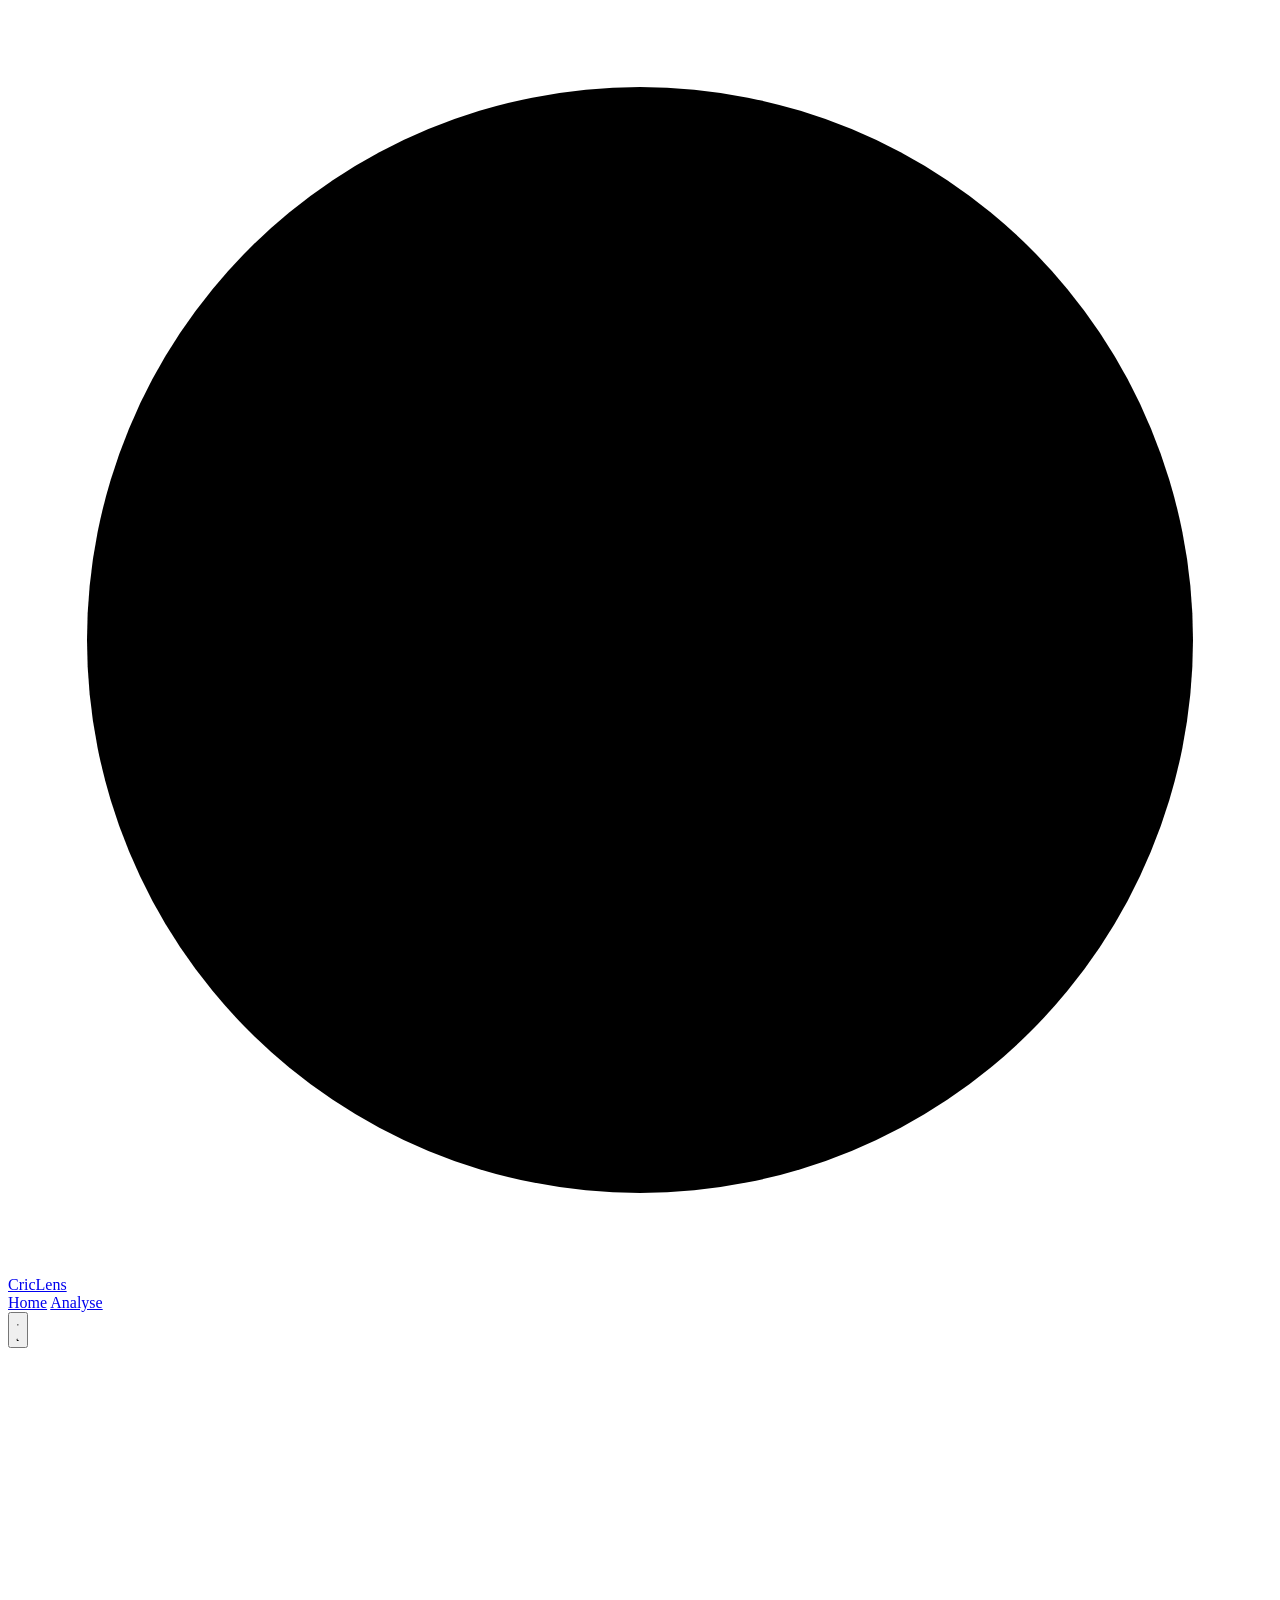
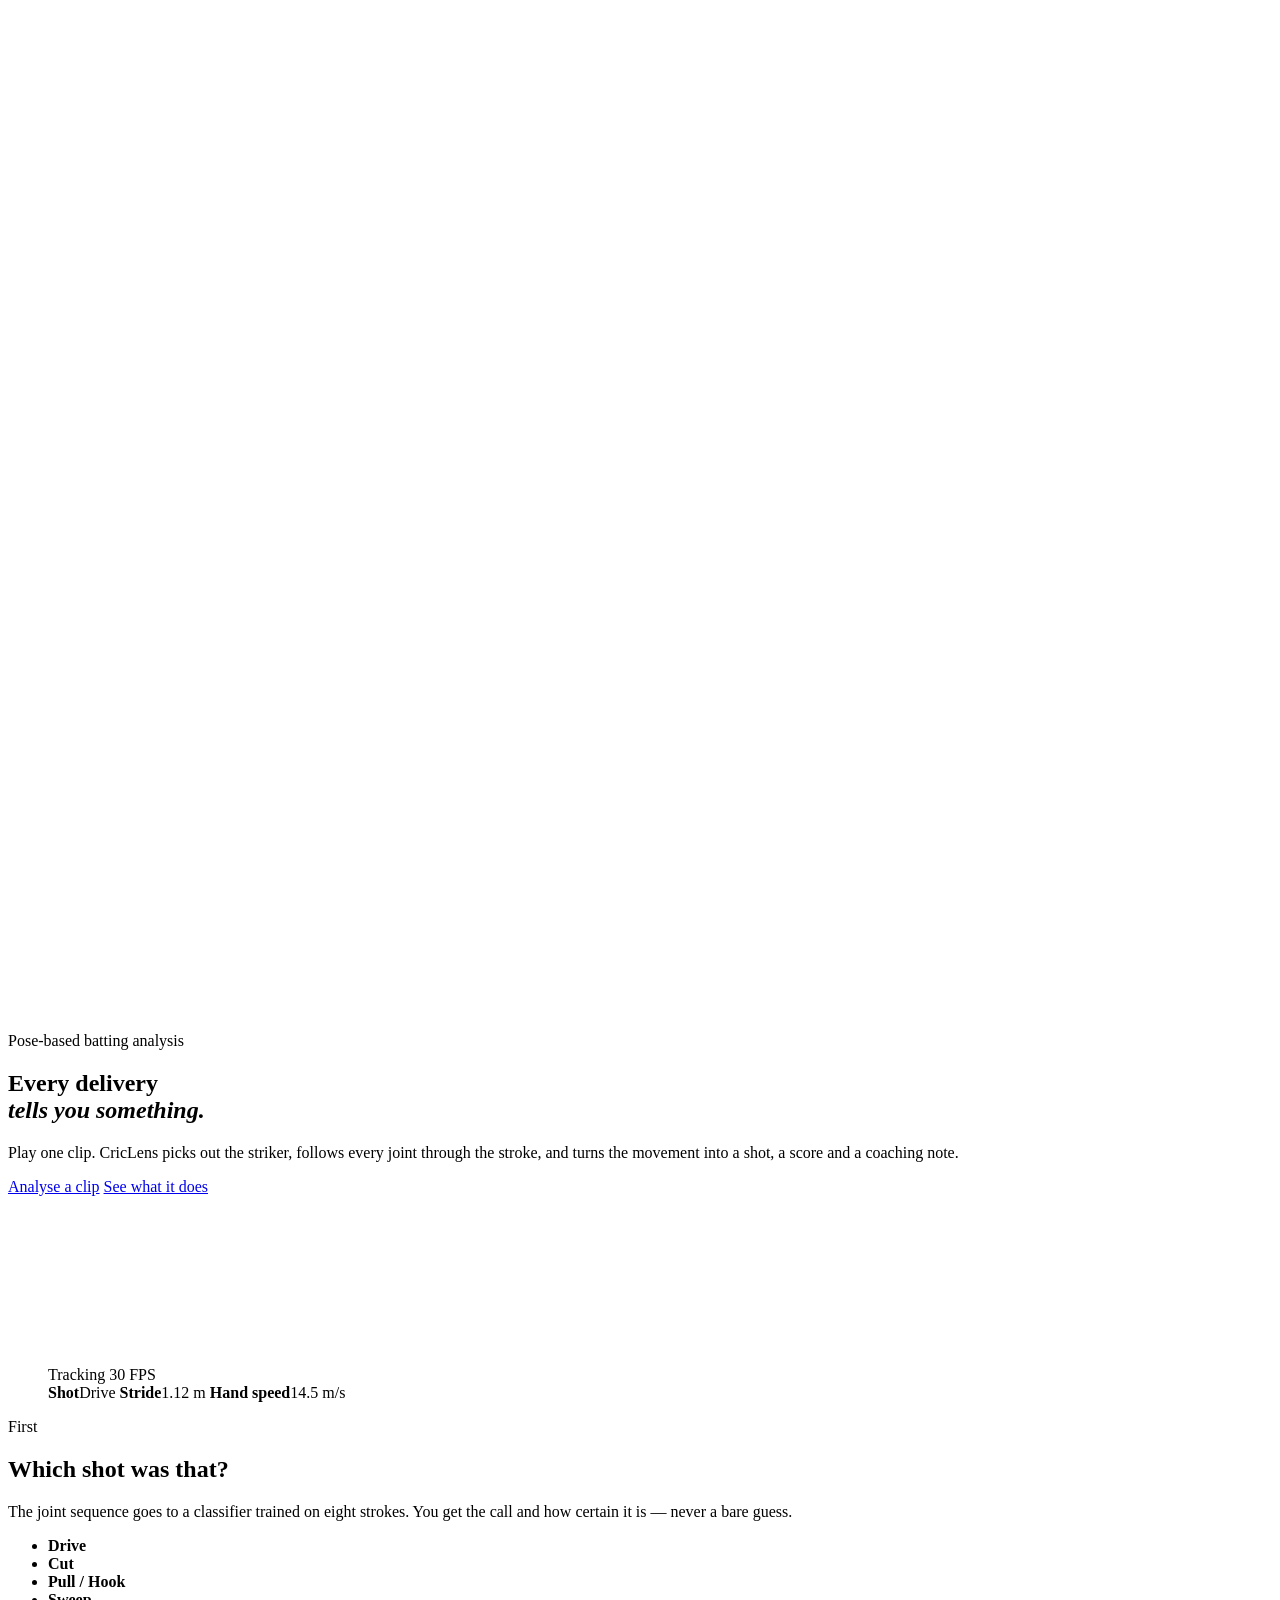
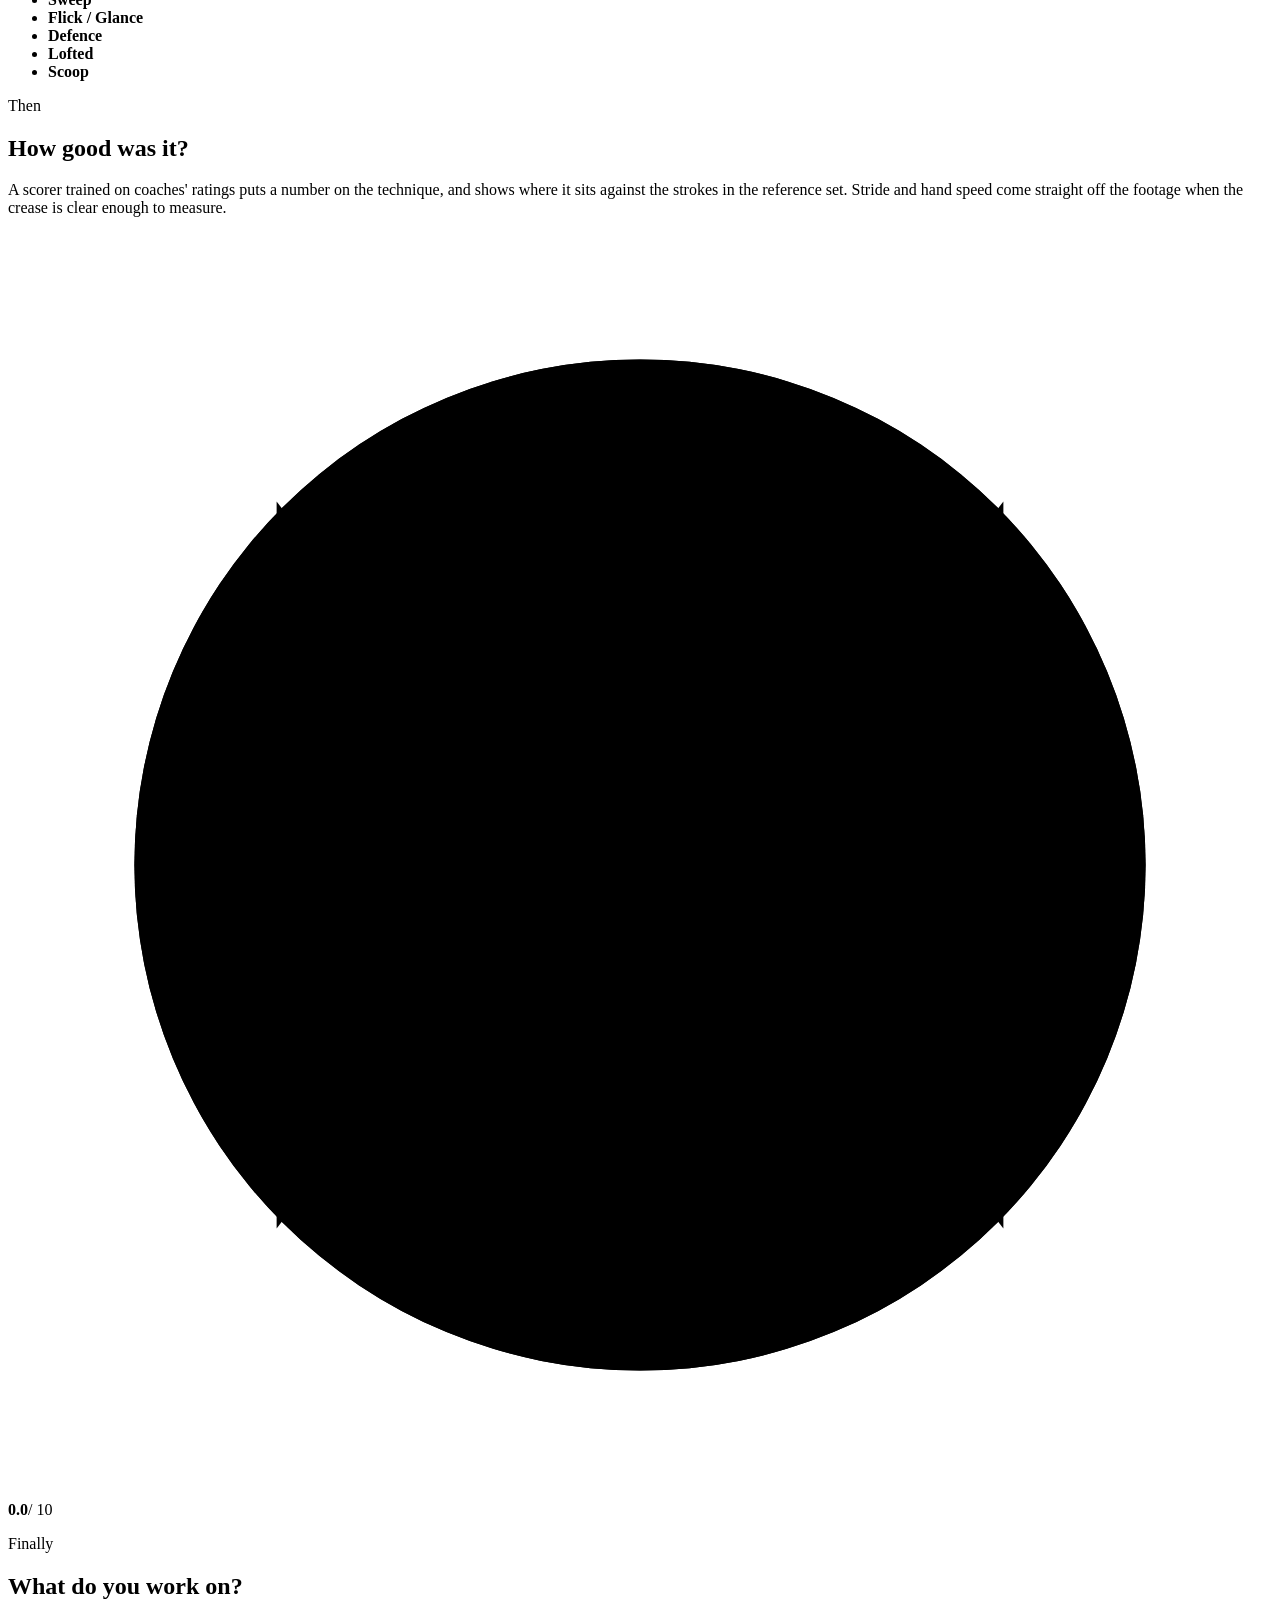
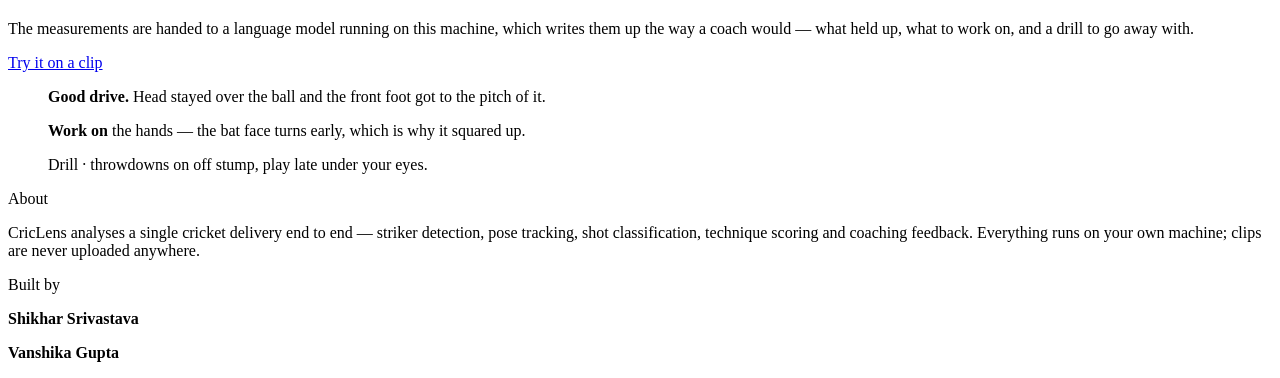
==== app/static/home.html @ 8dbe4a36 "Hero: run a real delivery in a tracking viewport, not a drawn figure The stick figure read as a plac" ====
<!doctype html>
<html lang="en">
<head>
  <meta charset="utf-8">
  <meta name="viewport" content="width=device-width, initial-scale=1">
  <title>CricLens · Batting analysis</title>
  <meta name="description" content="Play a clip of one delivery. CricLens finds the batter, names the shot, scores the technique and writes the coaching note.">
  <link rel="icon" href="data:image/svg+xml,<svg xmlns='http://www.w3.org/2000/svg' viewBox='0 0 32 32'><circle cx='16' cy='16' r='14' fill='%23b42318'/><path d='M9 7c4 5 4 13 0 18M23 7c-4 5-4 13 0 18' stroke='white' stroke-width='1.6' fill='none' stroke-dasharray='2 2'/></svg>">
  <script>
    // Set before first paint so the page never flashes the wrong theme.
    (() => { try {
      const saved = localStorage.getItem("criclens-theme");
      document.documentElement.dataset.theme =
        saved || (matchMedia("(prefers-color-scheme: dark)").matches ? "dark" : "light");
    } catch { document.documentElement.dataset.theme = "light"; } })();
  </script>
  <link rel="stylesheet" href="/static/styles.css">
</head>
<body class="home">
  <header class="topbar">
    <div class="wrap topbar-inner">
      <a class="brand" href="/" aria-label="CricLens home">
        <svg class="logo" viewBox="0 0 32 32" aria-hidden="true"><circle cx="16" cy="16" r="14"/><path d="M9 7c4 5 4 13 0 18M23 7c-4 5-4 13 0 18"/></svg>
        <span class="brand-name">CricLens</span>
      </a>
      <nav class="nav" aria-label="Primary">
        <a href="/" class="on" aria-current="page">Home</a>
        <a href="/analyze">Analyse</a>
      </nav>
      <div class="topbar-right">
        <div id="status" class="status status-loading" role="status" hidden><span class="dot"></span><span id="status-text"></span></div>
        <button id="theme-toggle" class="icon-btn" type="button" aria-label="Switch theme" title="Switch theme">
          <svg class="ico-sun" viewBox="0 0 24 24" aria-hidden="true"><circle cx="12" cy="12" r="4.5"/><path d="M12 2v2.6M12 19.4V22M2 12h2.6M19.4 12H22M4.9 4.9l1.9 1.9M17.2 17.2l1.9 1.9M19.1 4.9l-1.9 1.9M6.8 17.2l-1.9 1.9"/></svg>
          <svg class="ico-moon" viewBox="0 0 24 24" aria-hidden="true"><path d="M20 14.5A8.2 8.2 0 0 1 9.5 4a8.3 8.3 0 1 0 10.5 10.5z"/></svg>
        </button>
      </div>
    </div>
  </header>

  <!-- the ball flies the length of the page, section to section -->
  <svg id="rail" class="rail" viewBox="0 0 100 100" preserveAspectRatio="none" aria-hidden="true">
    <path id="rail-path" d="M 8 6 C 42 16, 72 20, 50 34 C 28 48, 20 52, 58 64 C 92 75, 72 82, 44 94" fill="none"/>
    <path id="rail-trail" d="M 8 6 C 42 16, 72 20, 50 34 C 28 48, 20 52, 58 64 C 92 75, 72 82, 44 94" fill="none"/>
  </svg>
  <div id="rail-ball" class="rail-ball" aria-hidden="true"><i></i></div>

  <main>
    <!-- 1. what this is -->
    <section class="hero">
      <div class="wrap hero-inner">
        <div class="hero-copy">
          <p class="eyebrow">Pose-based batting analysis</p>
          <h1 class="hero-title">Every delivery<br><em>tells you something.</em></h1>
          <p class="hero-sub">Play one clip. CricLens picks out the striker, follows every joint through the
            stroke, and turns the movement into a shot, a score and a coaching note.</p>
          <div class="hero-actions">
            <a class="btn btn-primary btn-lg" href="/analyze">Analyse a clip</a>
            <a class="btn btn-lg btn-ghost" href="#predict">See what it does</a>
          </div>
        </div>

        <!-- the delivery, drawn: run-up, release, the shot, the joints lighting up -->
        <figure class="viewport" aria-label="A delivery being analysed">
          <div class="vp-frame">
            <video id="hero-clip" class="vp-video" muted loop playsinline preload="auto"></video>
            <div class="vp-grid" aria-hidden="true"></div>
            <span class="vp-corner tl" aria-hidden="true"></span><span class="vp-corner tr" aria-hidden="true"></span>
            <span class="vp-corner bl" aria-hidden="true"></span><span class="vp-corner br" aria-hidden="true"></span>
            <div class="vp-top">
              <span class="vp-tag"><i class="vp-rec"></i>Tracking</span>
              <span class="vp-mono">30 FPS</span>
            </div>
            <div class="vp-chips">
              <span class="chip"><b>Shot</b><span class="vp-mono">Drive</span></span>
              <span class="chip"><b>Stride</b><span class="vp-mono">1.12 m</span></span>
              <span class="chip"><b>Hand speed</b><span class="vp-mono">14.5 m/s</span></span>
            </div>
          </div>
        </figure>
      </div>
      <a class="scroll-cue" href="#predict" aria-label="Scroll down"><span></span></a>
    </section>

    <!-- 2. the shot -->
    <section id="predict" class="stage reveal">
      <div class="wrap">
        <p class="eyebrow">First</p>
        <h2 class="stage-title">Which shot was that?</h2>
        <p class="stage-sub">The joint sequence goes to a classifier trained on eight strokes. You get the call
          and how certain it is &mdash; never a bare guess.</p>
        <ul class="shots">
          <li><b>Drive</b></li><li><b>Cut</b></li><li><b>Pull / Hook</b></li><li><b>Sweep</b></li>
          <li><b>Flick / Glance</b></li><li><b>Defence</b></li><li><b>Lofted</b></li><li><b>Scoop</b></li>
        </ul>
      </div>
    </section>

    <!-- 3. the score -->
    <section class="stage stage-alt reveal">
      <div class="wrap stage-split">
        <div>
          <p class="eyebrow">Then</p>
          <h2 class="stage-title">How good was it?</h2>
          <p class="stage-sub">A scorer trained on coaches' ratings puts a number on the technique, and shows
            where it sits against the strokes in the reference set. Stride and hand speed come straight off the
            footage when the crease is clear enough to measure.</p>
        </div>
        <div class="dial-demo" aria-hidden="true">
          <svg viewBox="0 0 160 160" class="dial">
            <circle class="dial-bg" cx="80" cy="80" r="64"/>
            <circle id="dial-fg" class="dial-fg" cx="80" cy="80" r="64"/>
            <path class="dial-seam" d="M34 34c18 22 18 70 0 92"/><path class="dial-seam" d="M126 34c-18 22-18 70 0 92"/>
          </svg>
          <div class="dial-num"><b id="dial-val">0.0</b><span>/ 10</span></div>
        </div>
      </div>
    </section>

    <!-- 4. the coach -->
    <section class="stage reveal">
      <div class="wrap stage-split">
        <div>
          <p class="eyebrow">Finally</p>
          <h2 class="stage-title">What do you work on?</h2>
          <p class="stage-sub">The measurements are handed to a language model running on this machine, which
            writes them up the way a coach would &mdash; what held up, what to work on, and a drill to go away with.</p>
          <a class="btn btn-primary btn-lg" href="/analyze">Try it on a clip</a>
        </div>
        <figure class="coach-demo">
          <div class="coach-bubble">
            <p><b>Good drive.</b> Head stayed over the ball and the front foot got to the pitch of it.</p>
            <p><b>Work on</b> the hands &mdash; the bat face turns early, which is why it squared up.</p>
            <p class="drill">Drill · throwdowns on off stump, play late under your eyes.</p>
          </div>
        </figure>
      </div>
    </section>
  </main>

  <footer class="site-footer">
    <div class="wrap footer-inner">
      <div>
        <p class="eyebrow">About</p>
        <p class="footer-about">CricLens analyses a single cricket delivery end to end &mdash; striker detection,
          pose tracking, shot classification, technique scoring and coaching feedback. Everything runs on your
          own machine; clips are never uploaded anywhere.</p>
      </div>
      <div class="footer-by">
        <p class="eyebrow">Built by</p>
        <p><b>Shikhar Srivastava</b></p>
        <p><b>Vanshika Gupta</b></p>
      </div>
    </div>
  </footer>

  <script src="/static/home.js"></script>
</body>
</html>
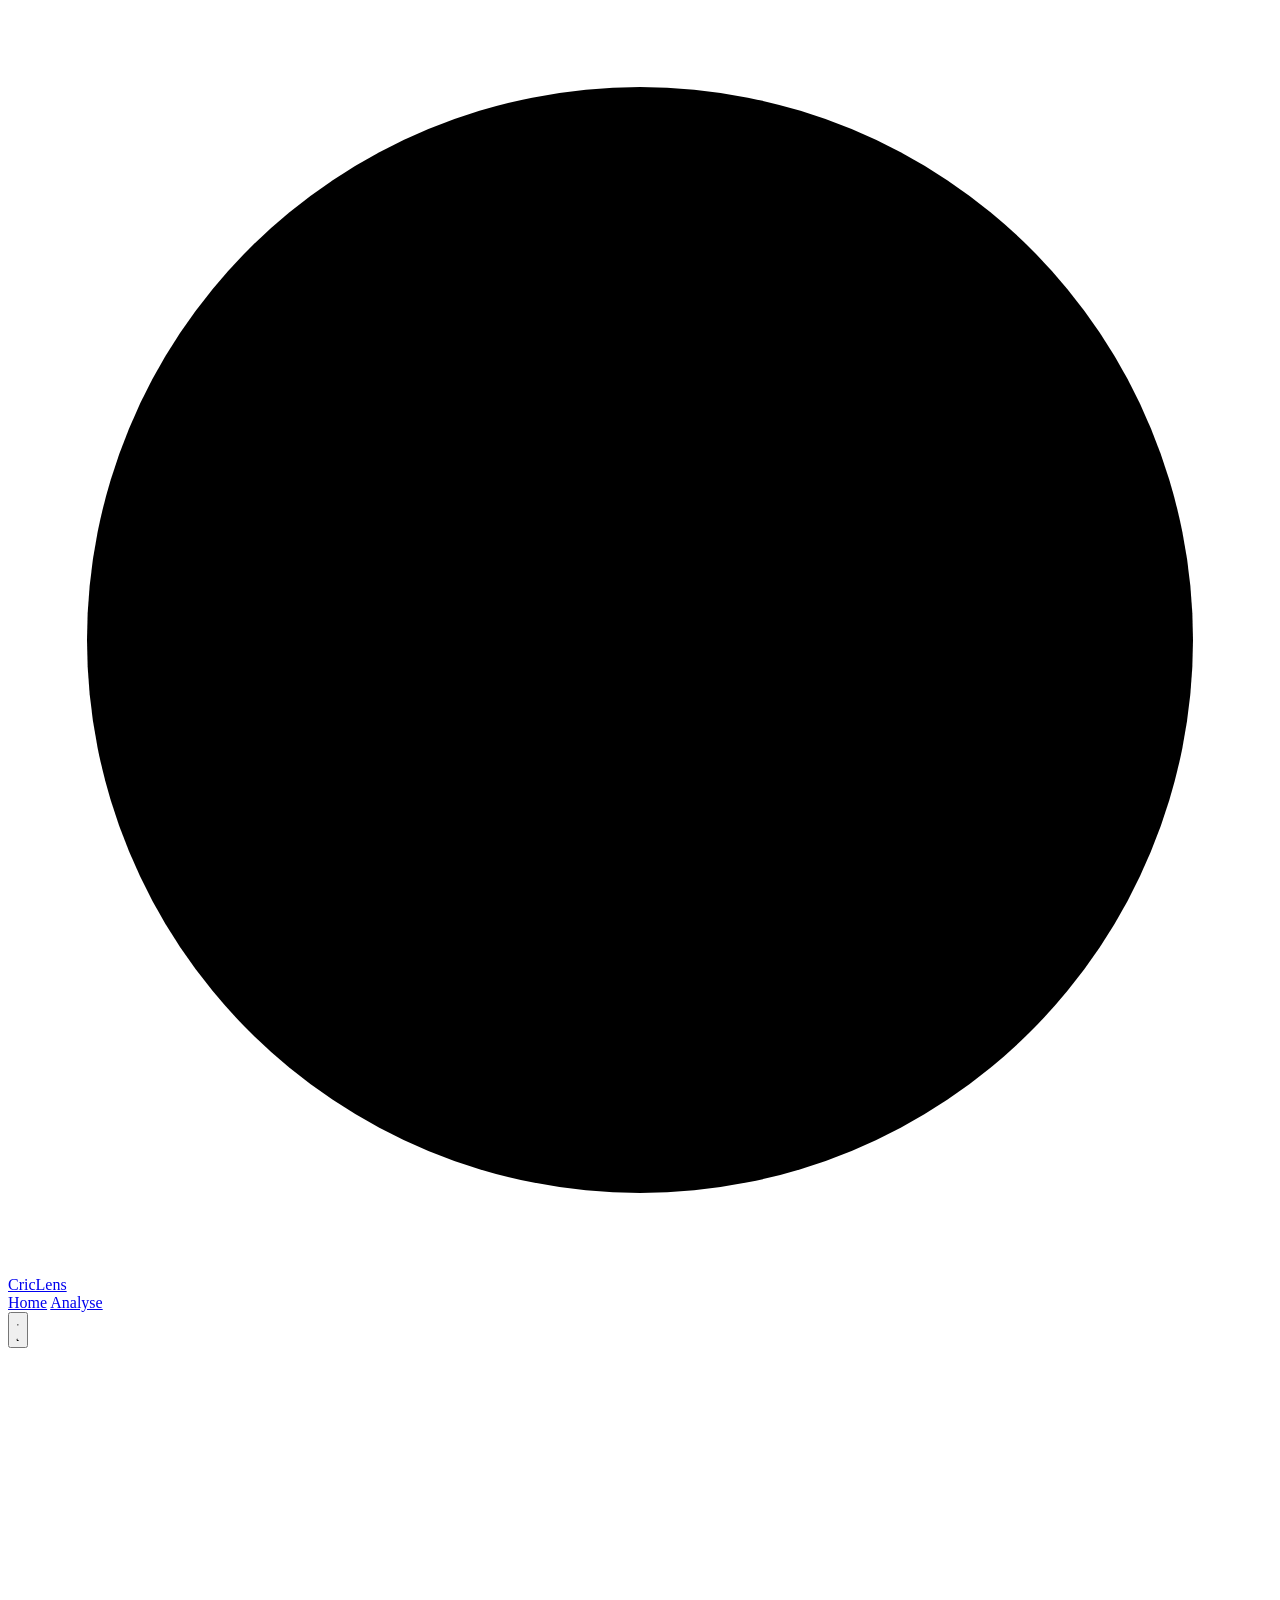
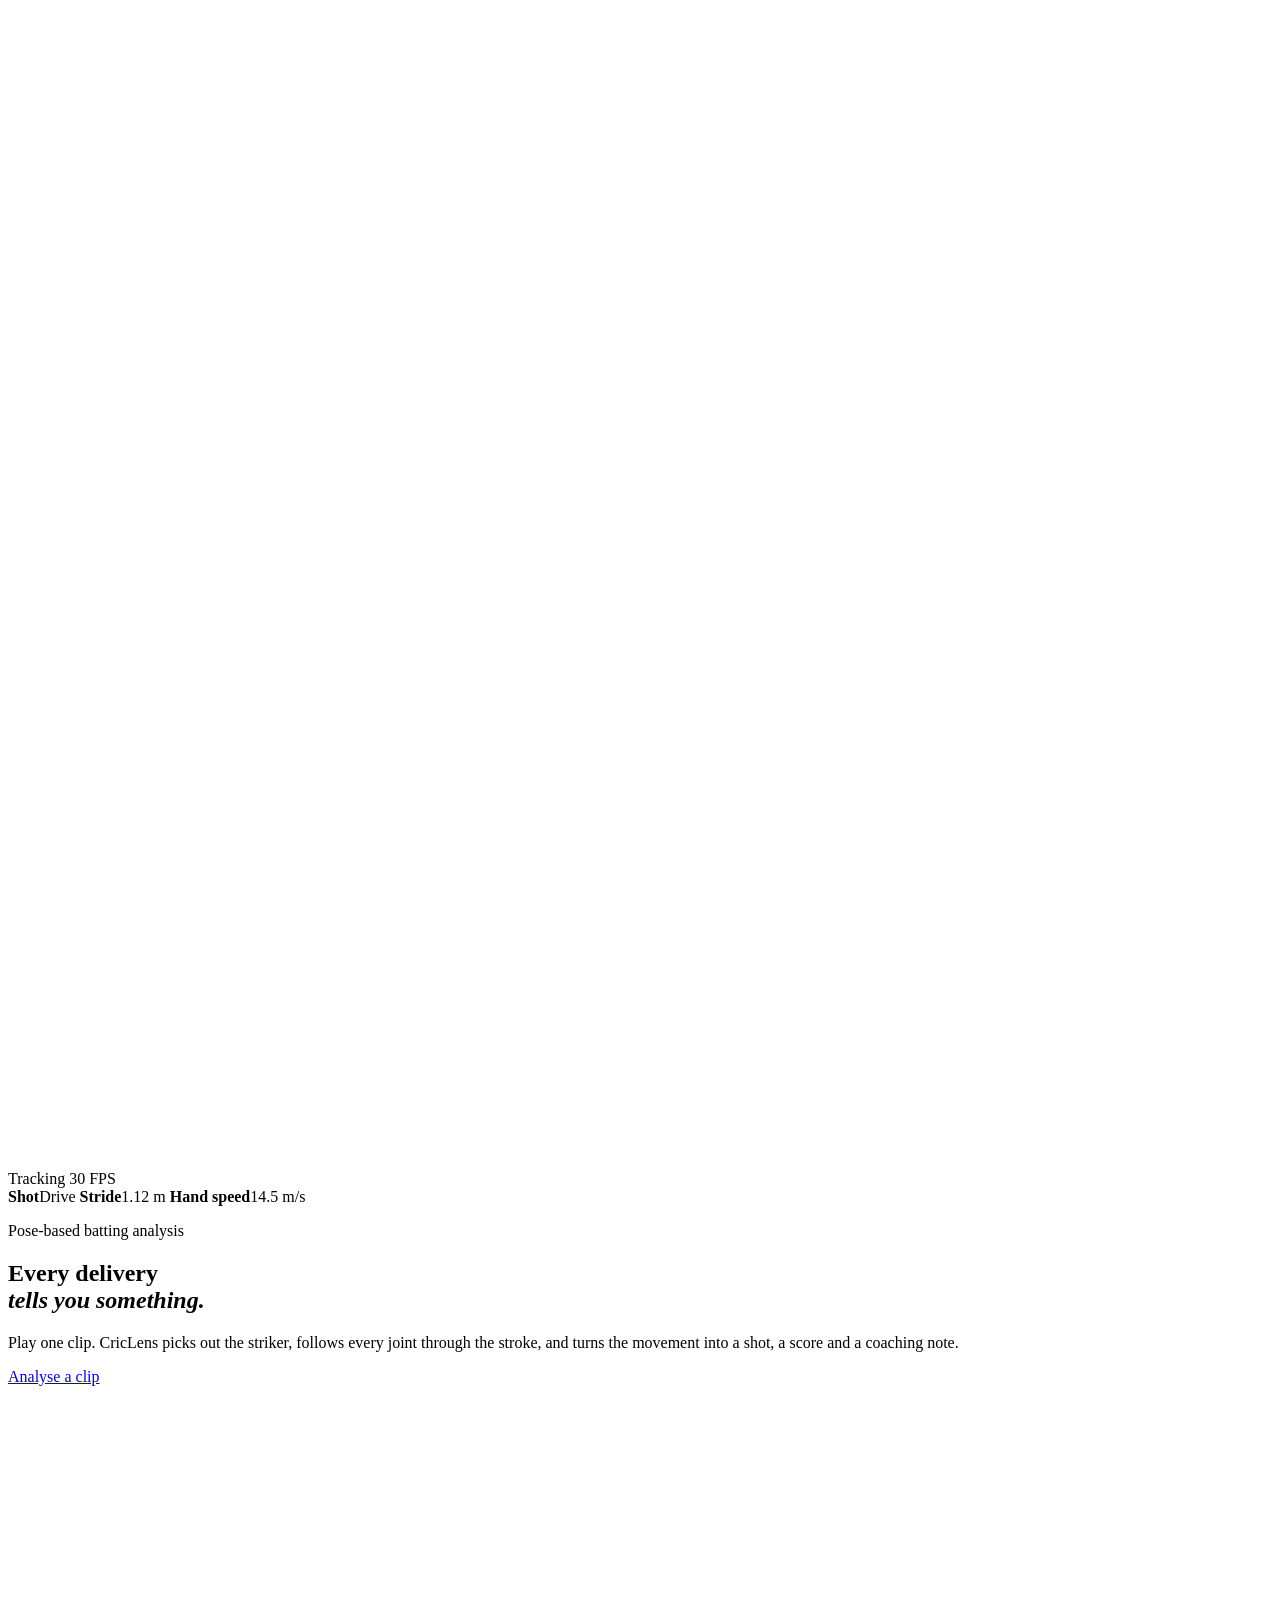
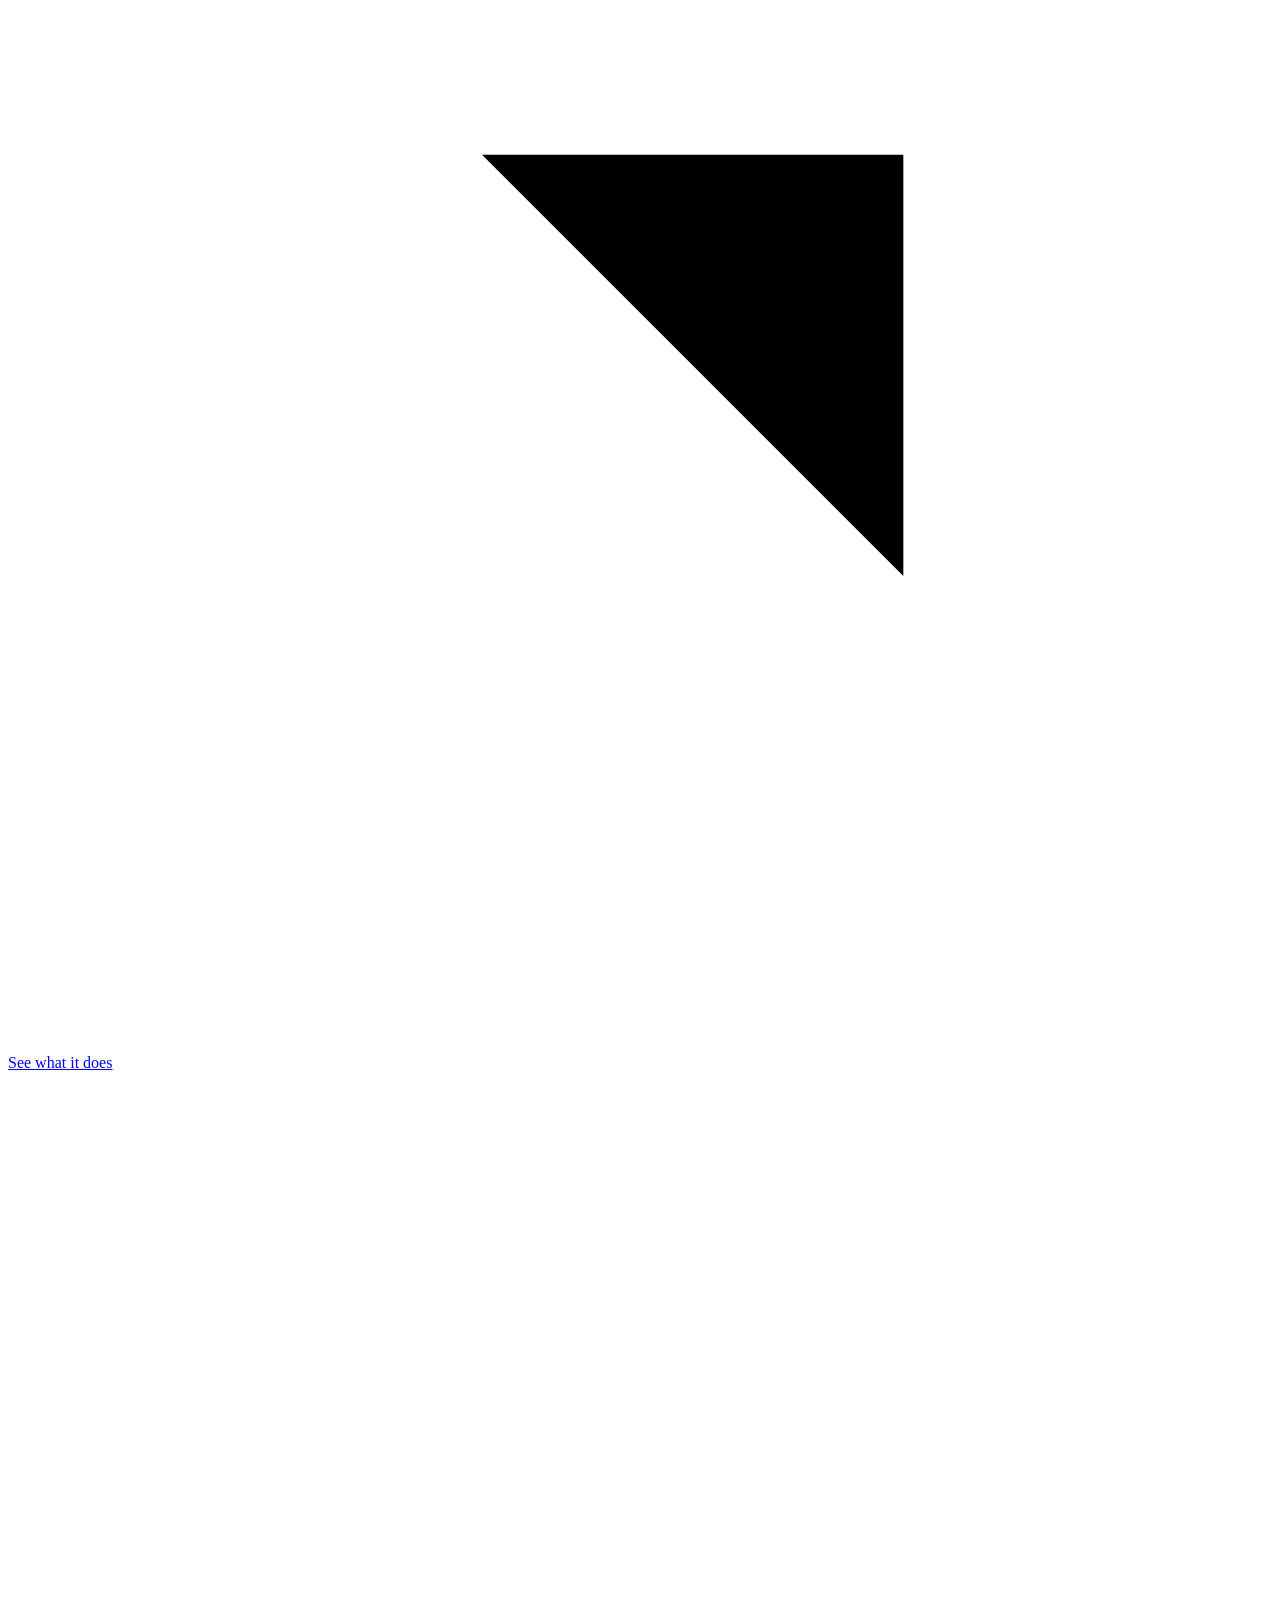
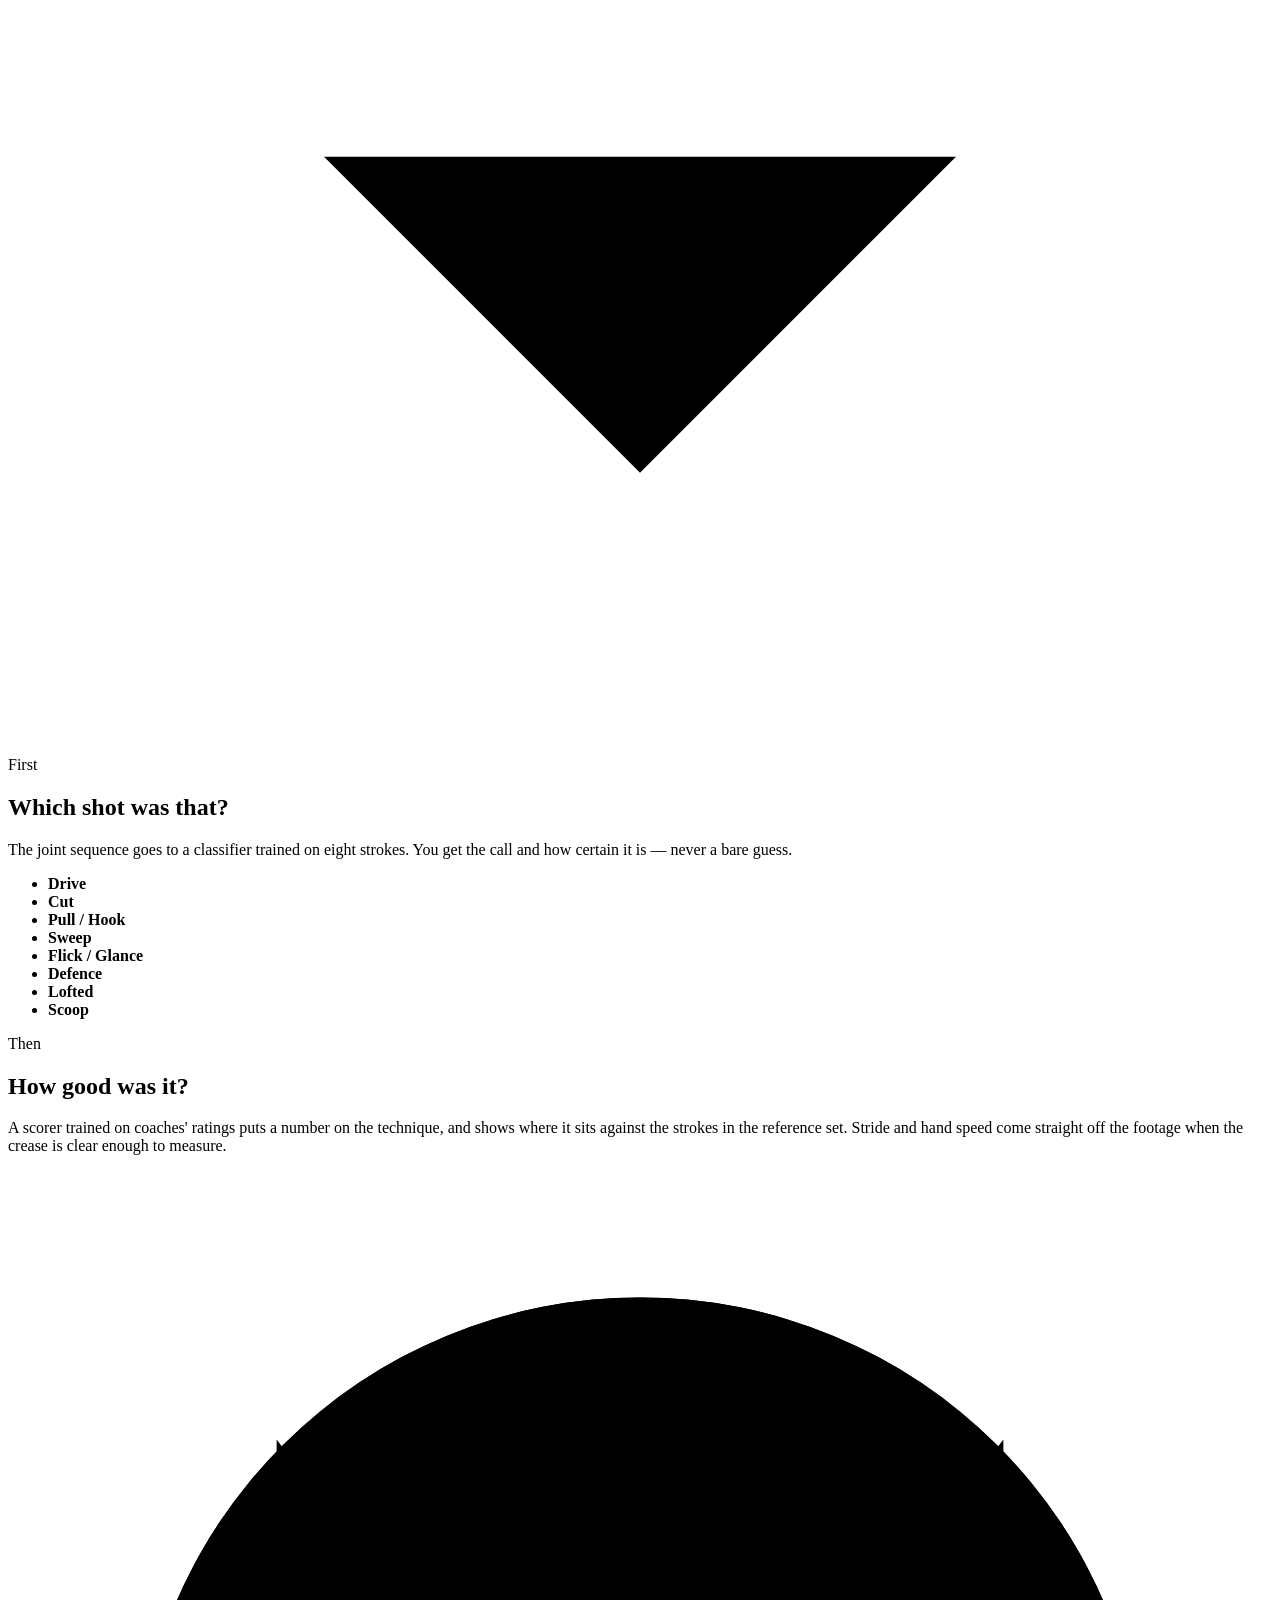
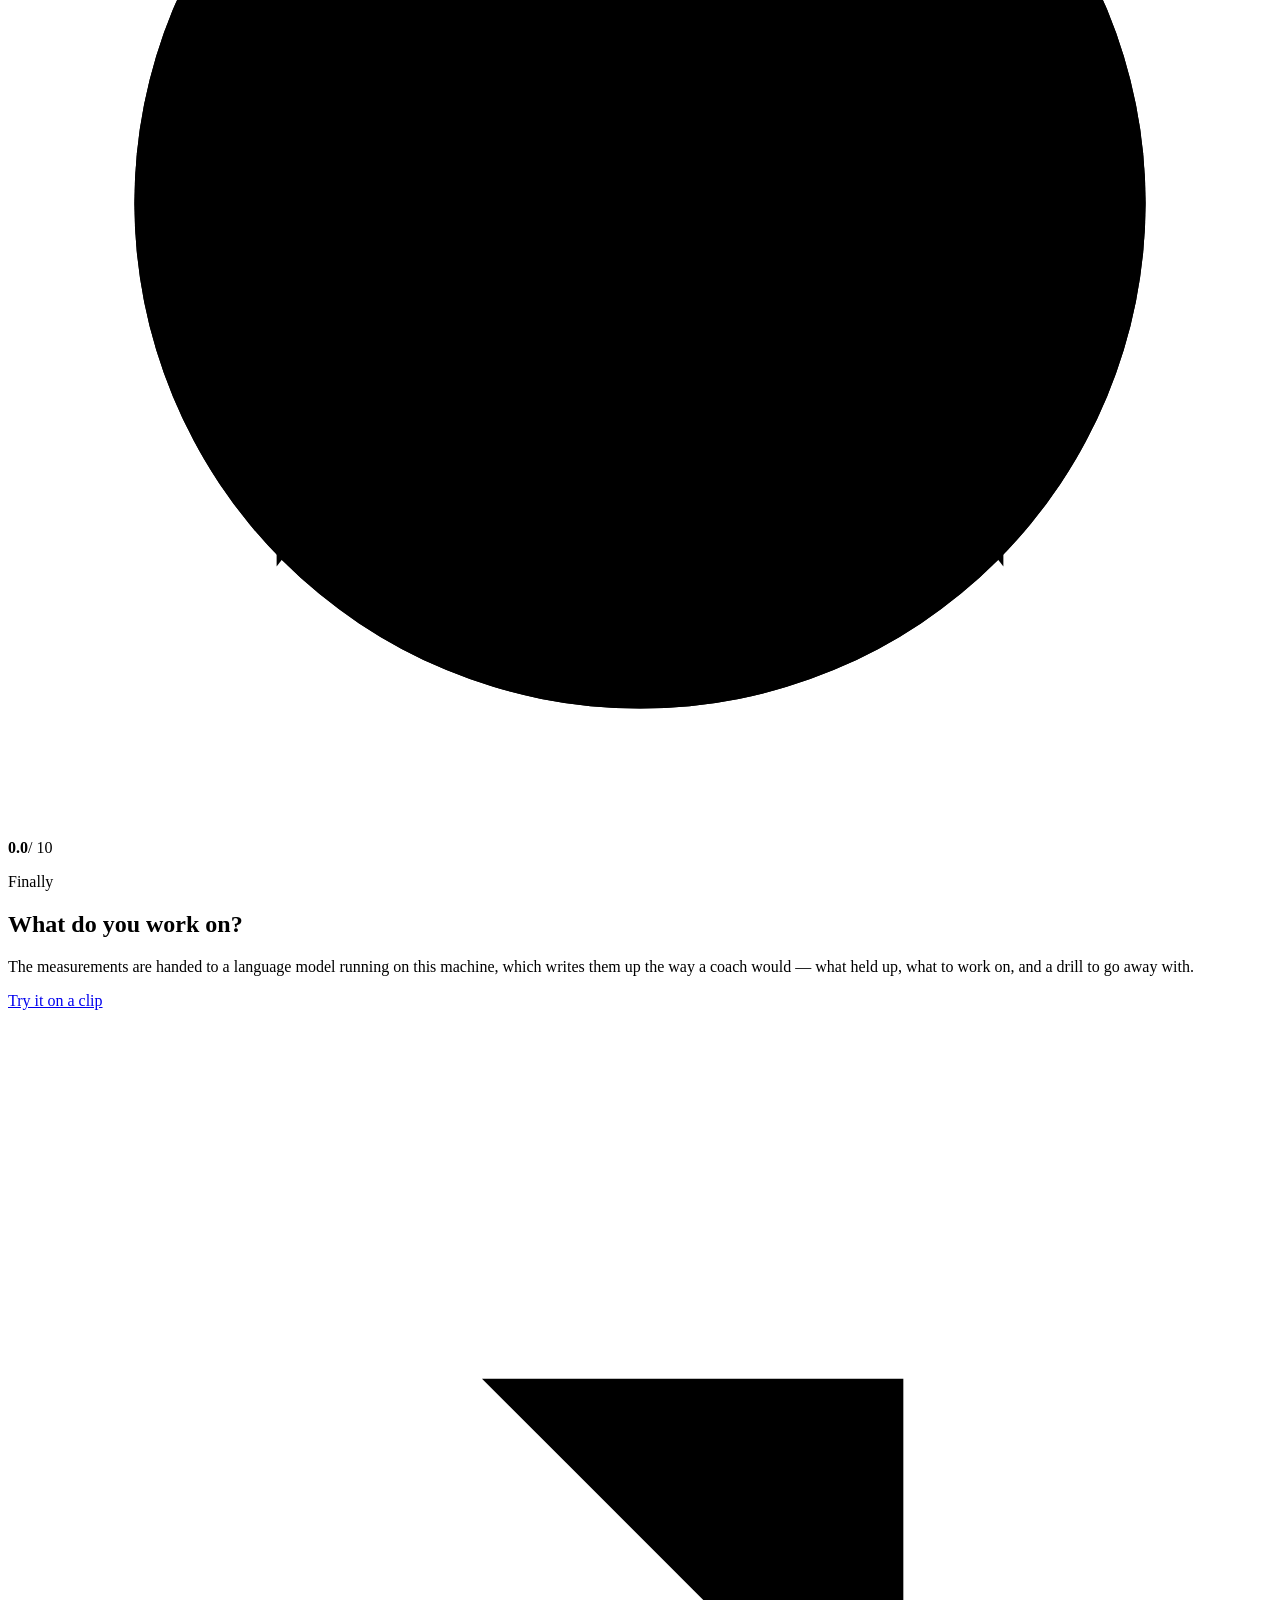
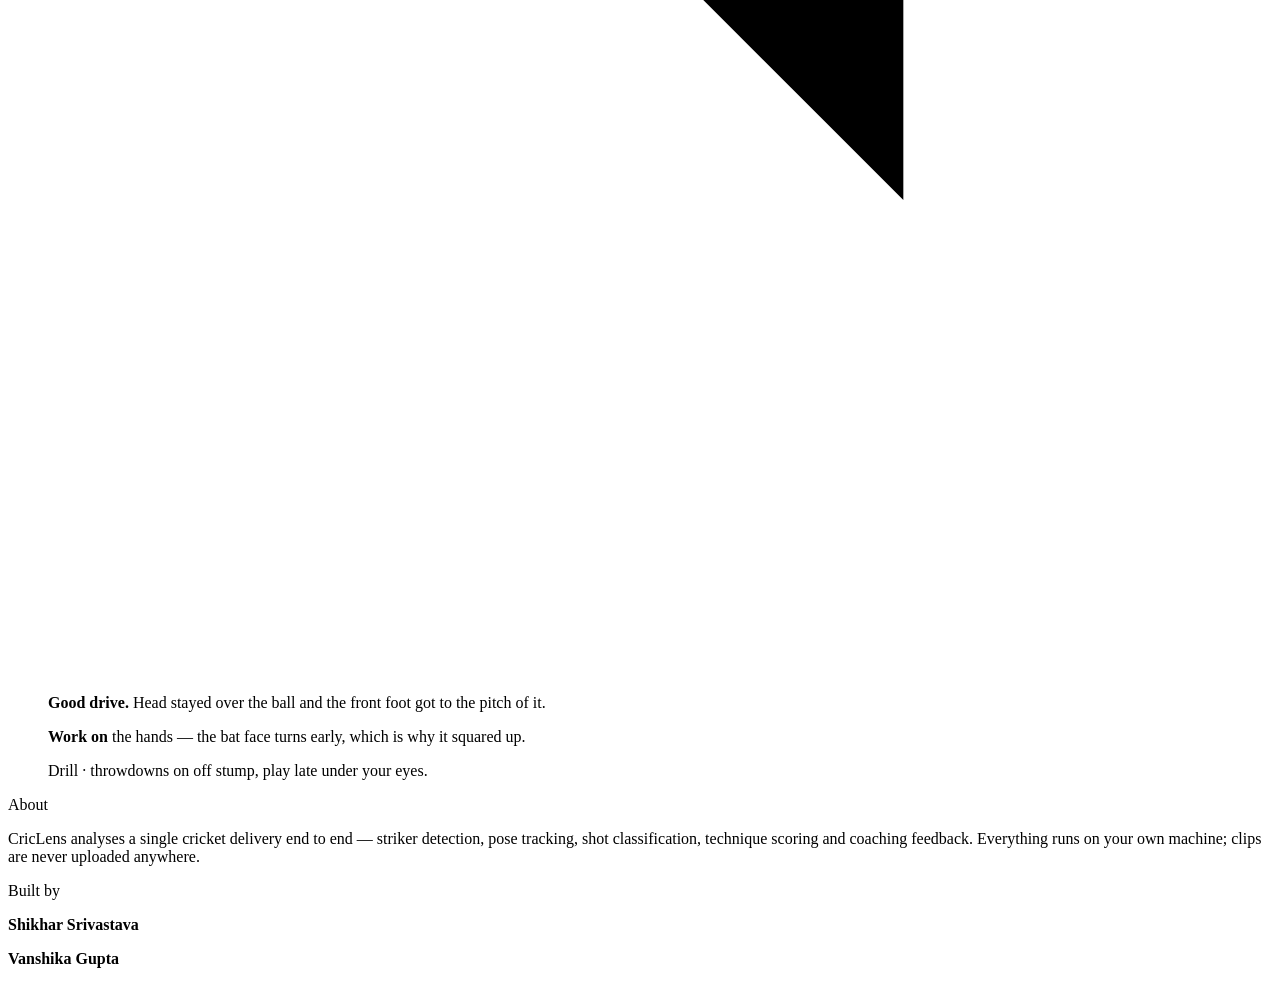
==== commit 42e48731: "Redesign the landing page around the footage The home page led with a headline beside a small framed" ====
--- a/app/static/home.html
+++ b/app/static/home.html
@@ -12,11 +12,20 @@
       const saved = localStorage.getItem("criclens-theme");
       document.documentElement.dataset.theme =
         saved || (matchMedia("(prefers-color-scheme: dark)").matches ? "dark" : "light");
-    } catch { document.documentElement.dataset.theme = "light"; } })();
+    } catch { document.documentElement.dataset.theme = "light"; }
+    // Browsers without scroll-driven animations fall back to the observer in home.js.
+    if (!(window.CSS && CSS.supports && CSS.supports("animation-timeline: view()")))
+      document.documentElement.classList.add("no-sdt");
+    })();
   </script>
+  <link rel="preconnect" href="https://fonts.googleapis.com">
+  <link rel="preconnect" href="https://fonts.gstatic.com" crossorigin>
+  <link rel="stylesheet" href="https://fonts.googleapis.com/css2?family=Playfair+Display:ital,wght@0,500;0,600;1,500&family=Poppins:wght@400;500;600&display=swap">
   <link rel="stylesheet" href="/static/styles.css">
 </head>
 <body class="home">
+  <div id="progress" class="progress" aria-hidden="true"></div>
+
   <header class="topbar">
     <div class="wrap topbar-inner">
       <a class="brand" href="/" aria-label="CricLens home">
@@ -45,38 +54,37 @@
   <div id="rail-ball" class="rail-ball" aria-hidden="true"><i></i></div>
 
   <main>
-    <!-- 1. what this is -->
+    <!-- 1. what this is: the footage runs full bleed, the words sit on it -->
     <section class="hero">
-      <div class="wrap hero-inner">
+      <div class="hero-frame">
+        <video id="hero-clip" class="hero-video" muted loop playsinline preload="auto" aria-hidden="true"></video>
+        <div class="hero-scrim" aria-hidden="true"></div>
+
+        <!-- the read-out, as a tracking monitor would show it -->
+        <div class="hero-hud" aria-hidden="true">
+          <div class="hud-row">
+            <span class="hud-tag"><i class="hud-rec"></i>Tracking</span>
+            <span class="hud-fps">30 FPS</span>
+          </div>
+          <div class="hud-chips">
+            <span class="chip"><b>Shot</b><span class="mono">Drive</span></span>
+            <span class="chip"><b>Stride</b><span class="mono">1.12 m</span></span>
+            <span class="chip"><b>Hand speed</b><span class="mono">14.5 m/s</span></span>
+          </div>
+        </div>
+
         <div class="hero-copy">
-          <p class="eyebrow">Pose-based batting analysis</p>
+          <p class="eyebrow eyebrow-media">Pose-based batting analysis</p>
           <h1 class="hero-title">Every delivery<br><em>tells you something.</em></h1>
           <p class="hero-sub">Play one clip. CricLens picks out the striker, follows every joint through the
             stroke, and turns the movement into a shot, a score and a coaching note.</p>
           <div class="hero-actions">
-            <a class="btn btn-primary btn-lg" href="/analyze">Analyse a clip</a>
-            <a class="btn btn-lg btn-ghost" href="#predict">See what it does</a>
+            <a class="btn btn-lg btn-on-media" href="/analyze">Analyse a clip
+              <span class="btn-arrow"><svg viewBox="0 0 24 24" aria-hidden="true"><path d="M7 17 17 7M9 7h8v8"/></svg></span></a>
+            <a class="btn btn-lg btn-glass" href="#predict">See what it does
+              <span class="btn-arrow"><svg viewBox="0 0 24 24" aria-hidden="true"><path d="M12 5v14M6 13l6 6 6-6"/></svg></span></a>
           </div>
         </div>
-
-        <!-- the delivery, drawn: run-up, release, the shot, the joints lighting up -->
-        <figure class="viewport" aria-label="A delivery being analysed">
-          <div class="vp-frame">
-            <video id="hero-clip" class="vp-video" muted loop playsinline preload="auto"></video>
-            <div class="vp-grid" aria-hidden="true"></div>
-            <span class="vp-corner tl" aria-hidden="true"></span><span class="vp-corner tr" aria-hidden="true"></span>
-            <span class="vp-corner bl" aria-hidden="true"></span><span class="vp-corner br" aria-hidden="true"></span>
-            <div class="vp-top">
-              <span class="vp-tag"><i class="vp-rec"></i>Tracking</span>
-              <span class="vp-mono">30 FPS</span>
-            </div>
-            <div class="vp-chips">
-              <span class="chip"><b>Shot</b><span class="vp-mono">Drive</span></span>
-              <span class="chip"><b>Stride</b><span class="vp-mono">1.12 m</span></span>
-              <span class="chip"><b>Hand speed</b><span class="vp-mono">14.5 m/s</span></span>
-            </div>
-          </div>
-        </figure>
       </div>
       <a class="scroll-cue" href="#predict" aria-label="Scroll down"><span></span></a>
     </section>
@@ -105,7 +113,7 @@
             where it sits against the strokes in the reference set. Stride and hand speed come straight off the
             footage when the crease is clear enough to measure.</p>
         </div>
-        <div class="dial-demo" aria-hidden="true">
+        <div class="dial-demo glass-panel" aria-hidden="true">
           <svg viewBox="0 0 160 160" class="dial">
             <circle class="dial-bg" cx="80" cy="80" r="64"/>
             <circle id="dial-fg" class="dial-fg" cx="80" cy="80" r="64"/>
@@ -124,10 +132,11 @@
           <h2 class="stage-title">What do you work on?</h2>
           <p class="stage-sub">The measurements are handed to a language model running on this machine, which
             writes them up the way a coach would &mdash; what held up, what to work on, and a drill to go away with.</p>
-          <a class="btn btn-primary btn-lg" href="/analyze">Try it on a clip</a>
+          <a class="btn btn-primary btn-lg" href="/analyze">Try it on a clip
+            <span class="btn-arrow"><svg viewBox="0 0 24 24" aria-hidden="true"><path d="M7 17 17 7M9 7h8v8"/></svg></span></a>
         </div>
         <figure class="coach-demo">
-          <div class="coach-bubble">
+          <div class="coach-bubble glass-panel">
             <p><b>Good drive.</b> Head stayed over the ball and the front foot got to the pitch of it.</p>
             <p><b>Work on</b> the hands &mdash; the bat face turns early, which is why it squared up.</p>
             <p class="drill">Drill · throwdowns on off stump, play late under your eyes.</p>
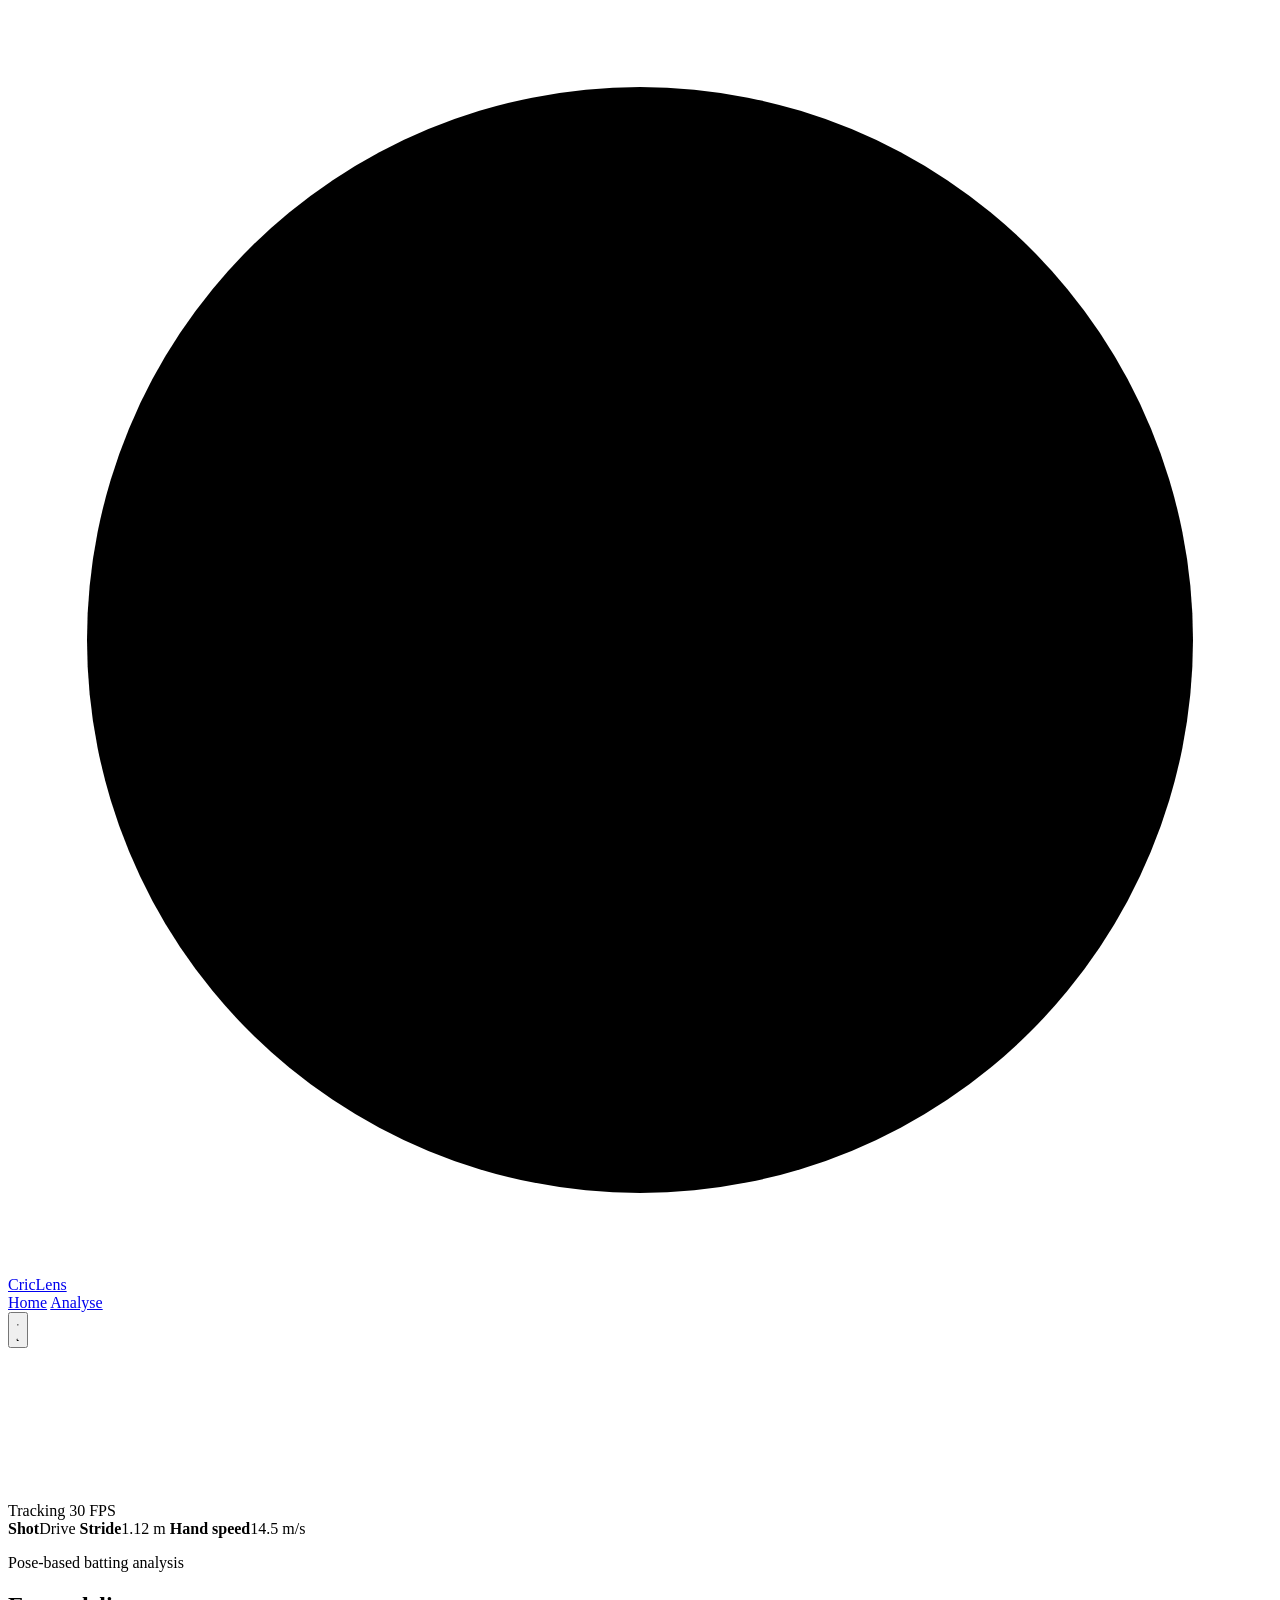
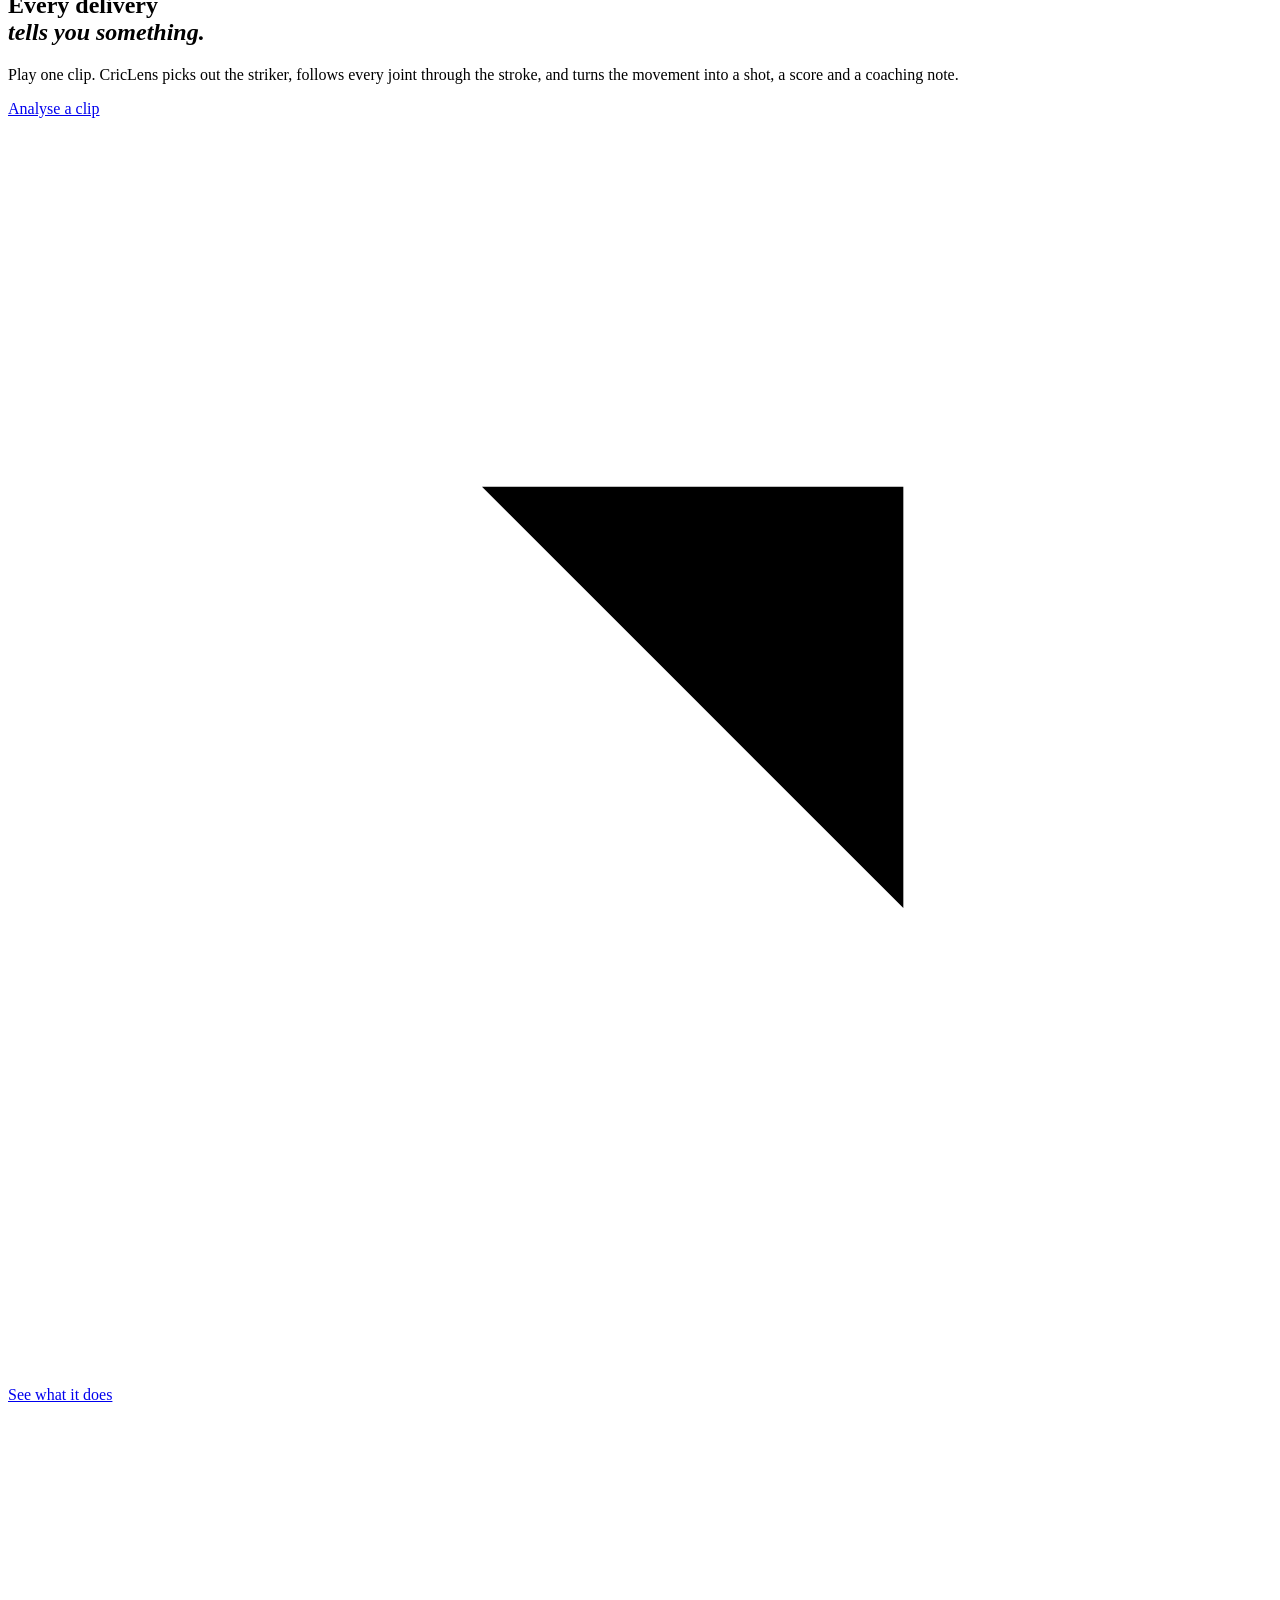
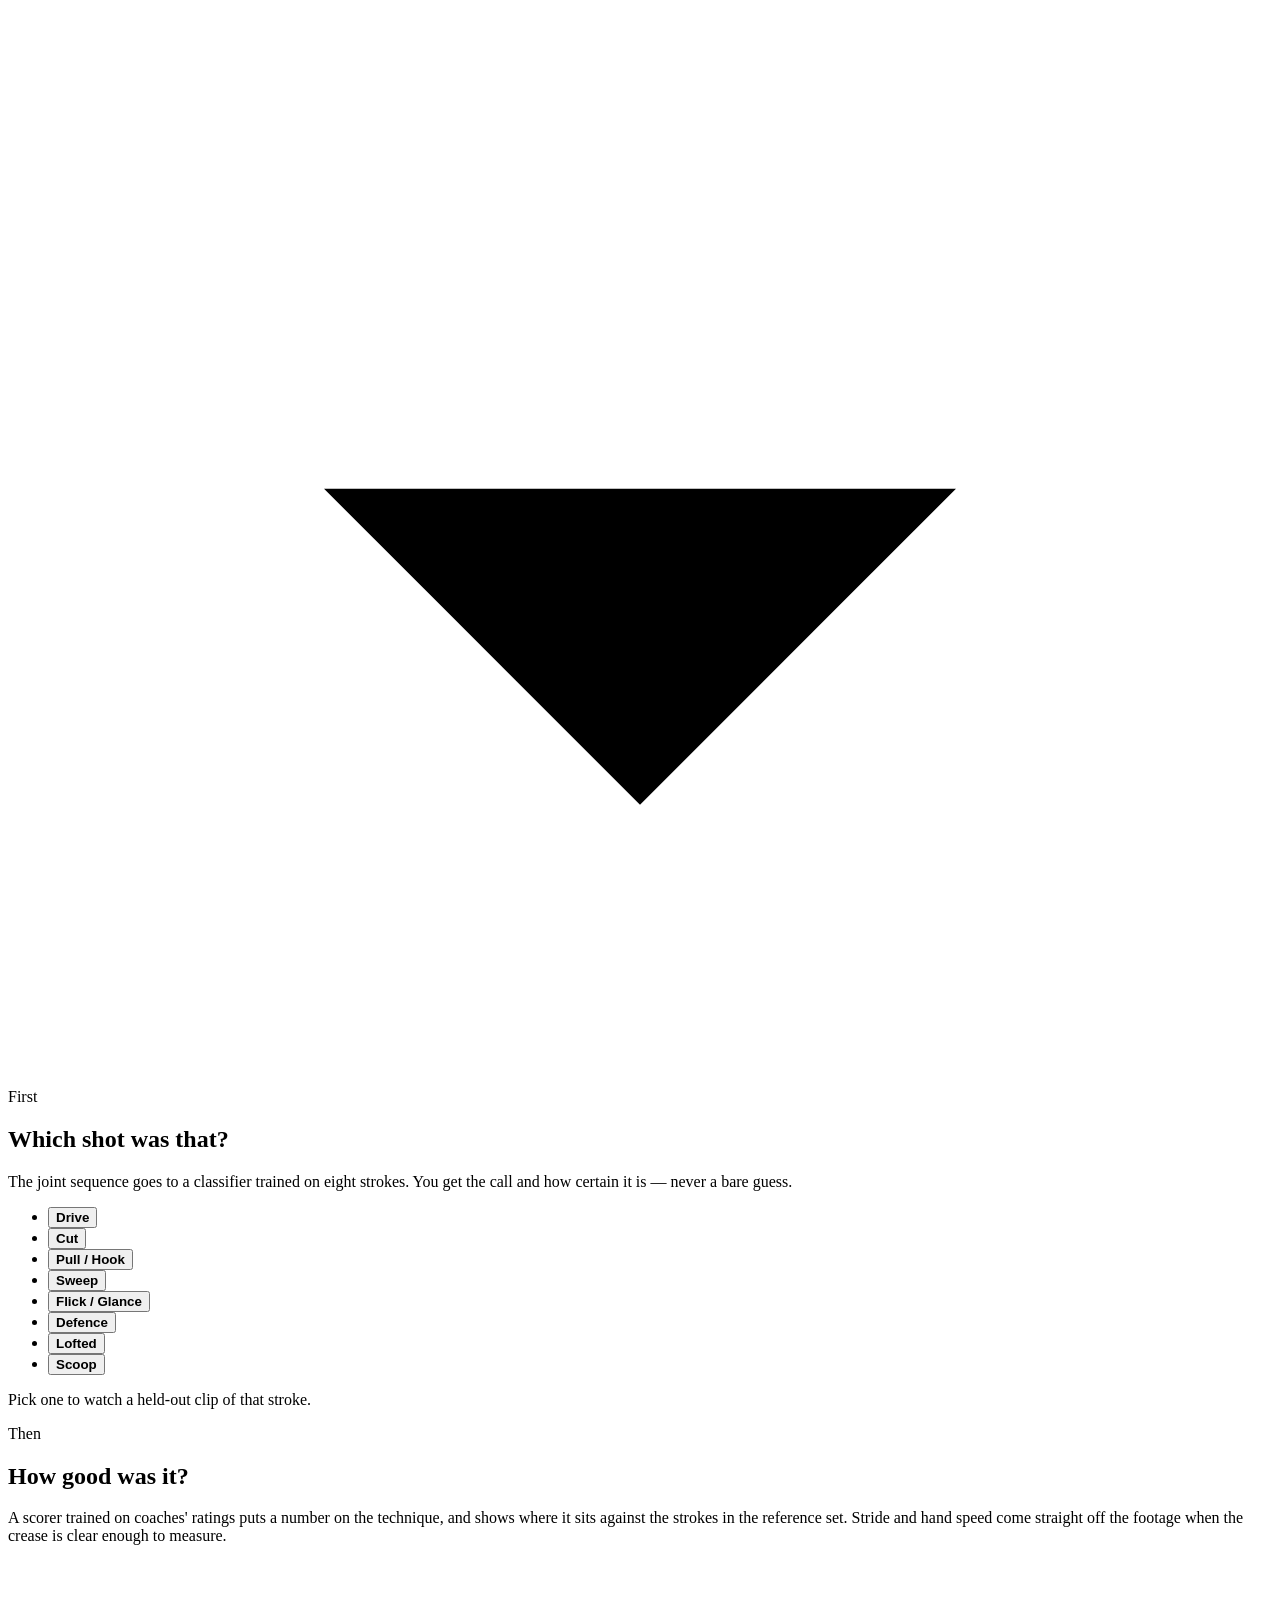
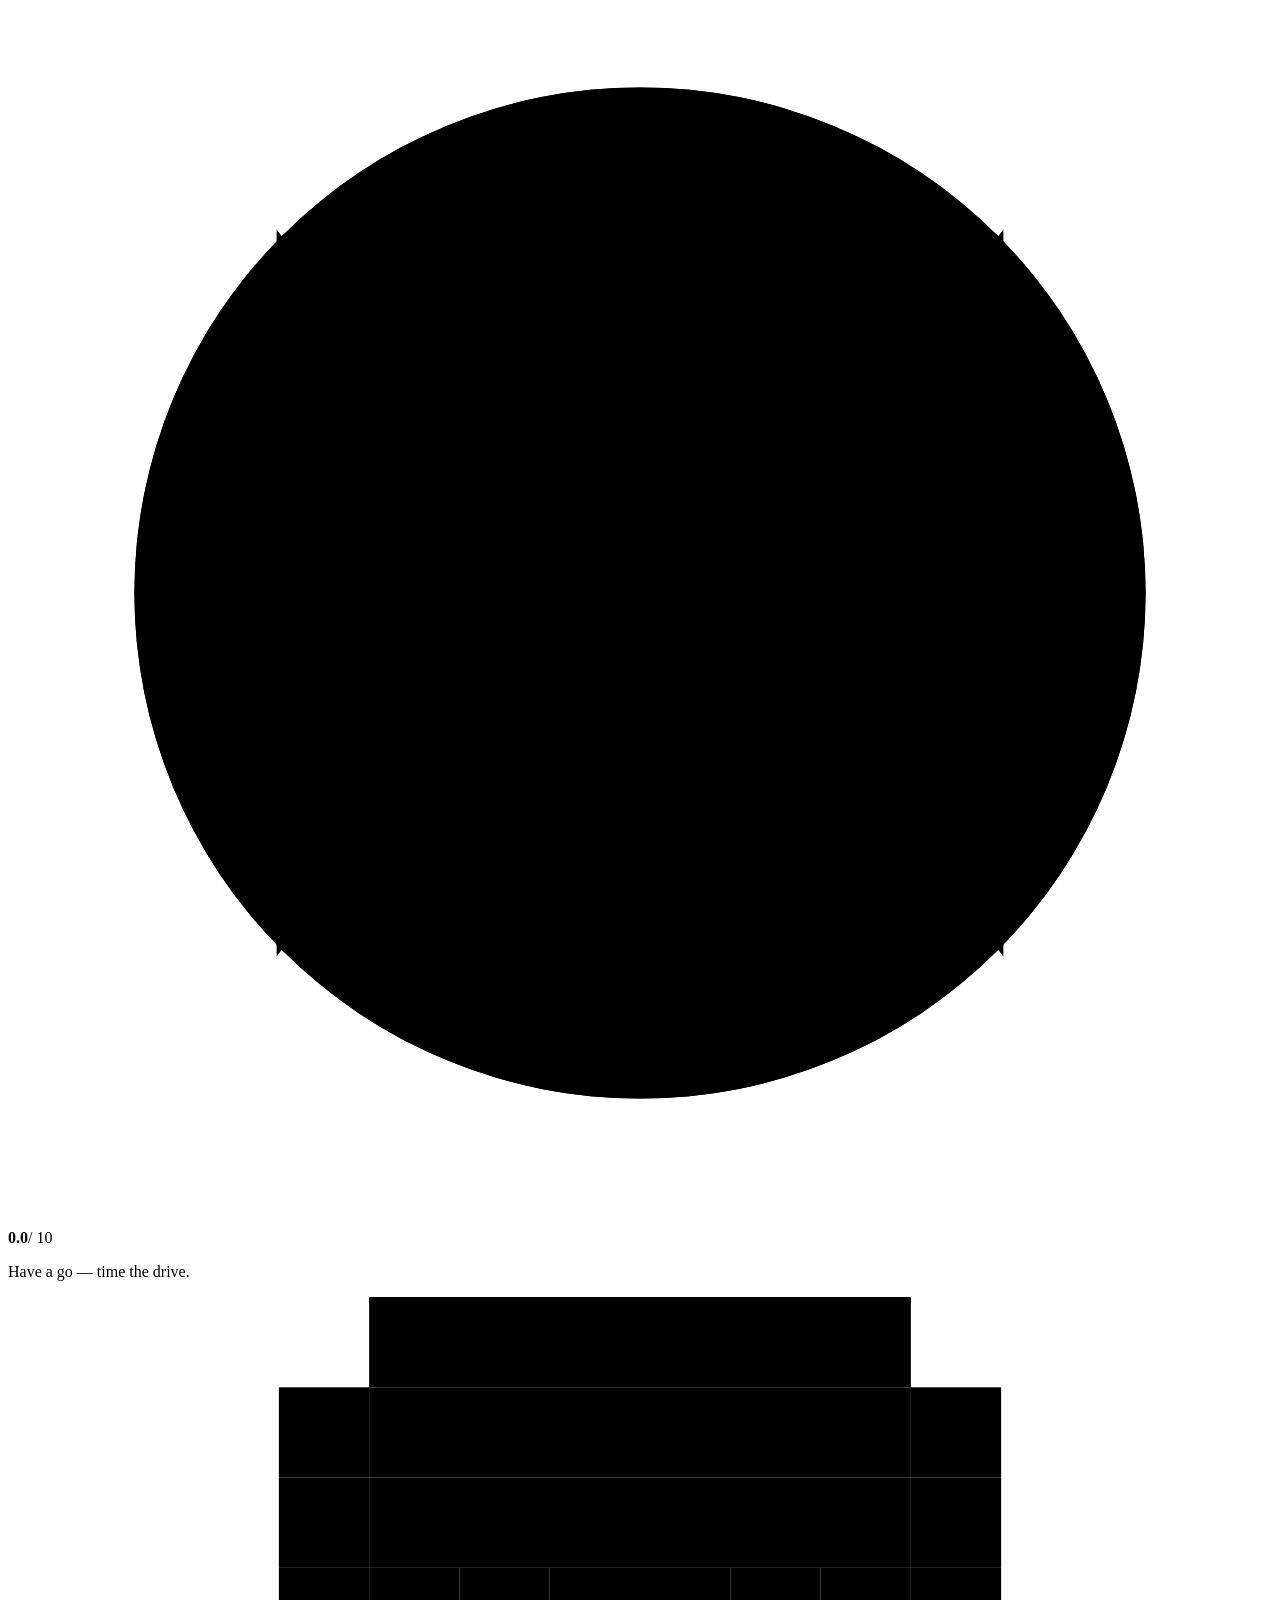
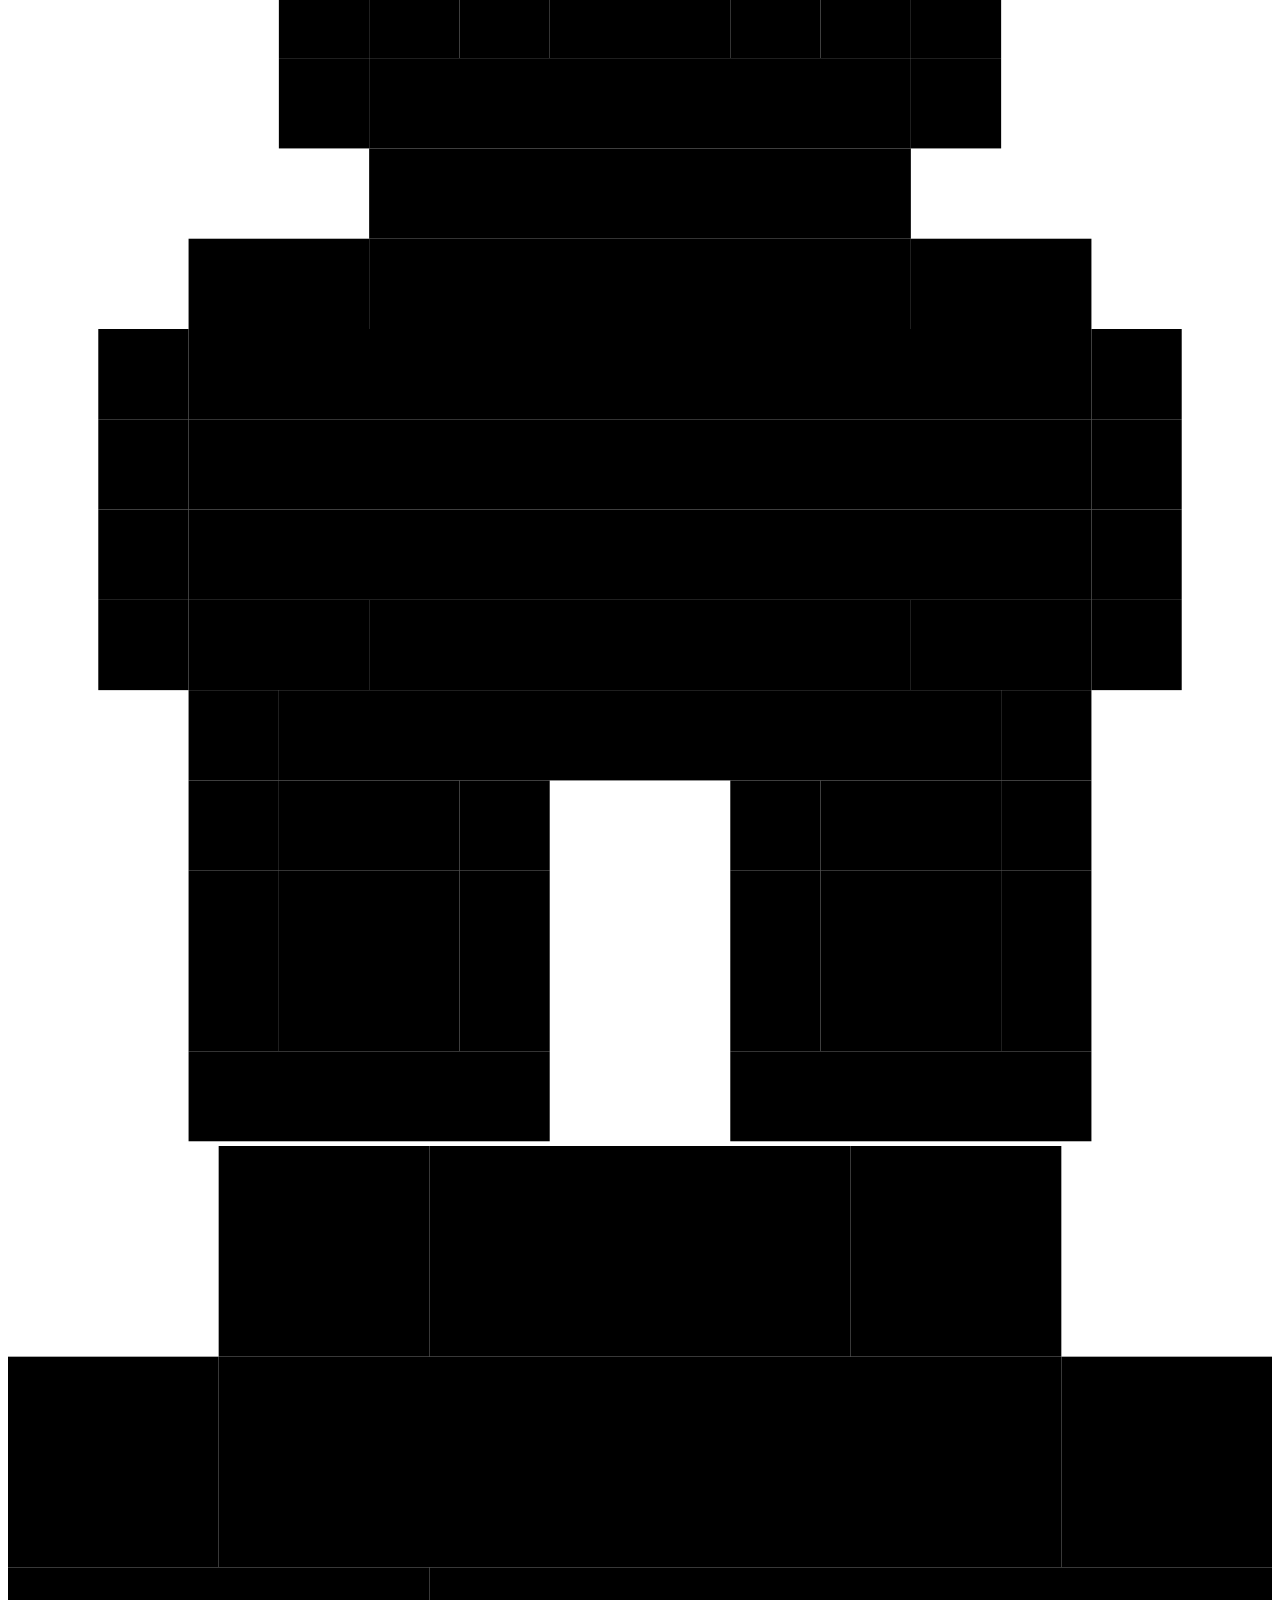
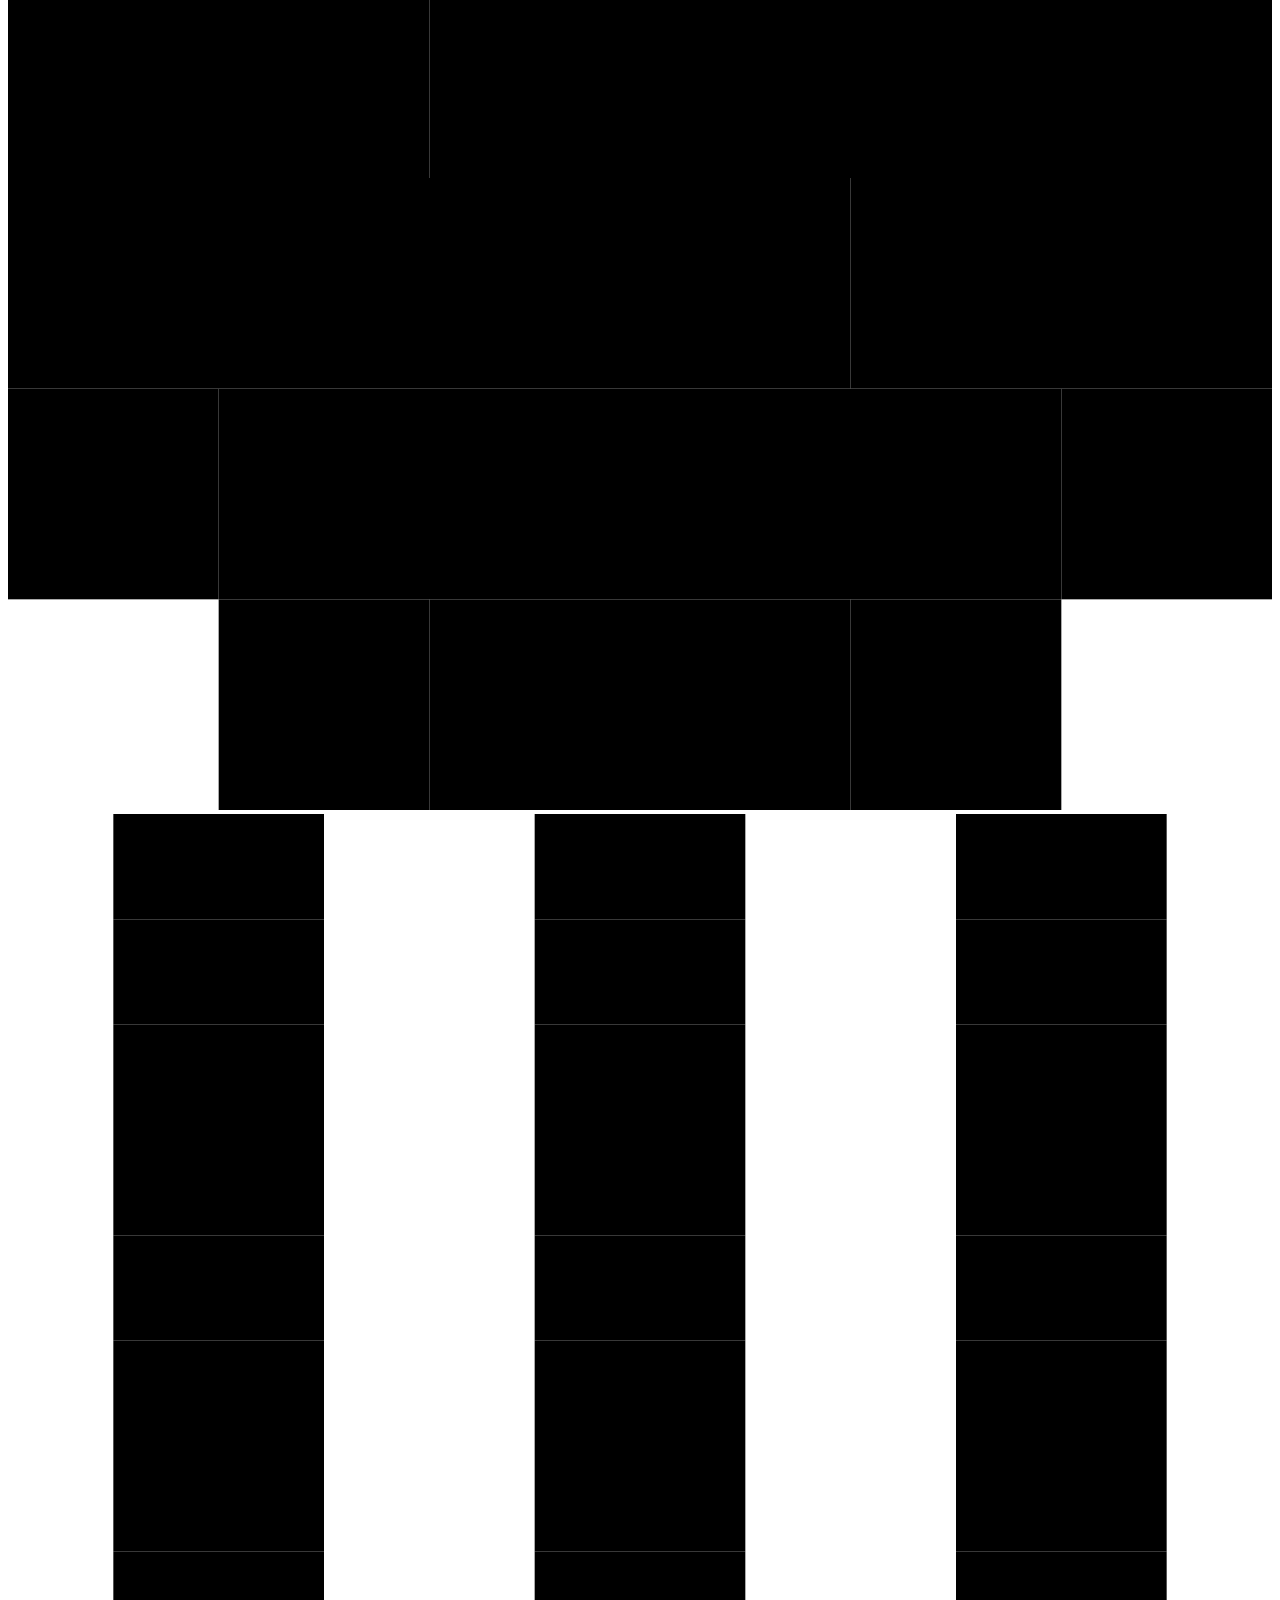
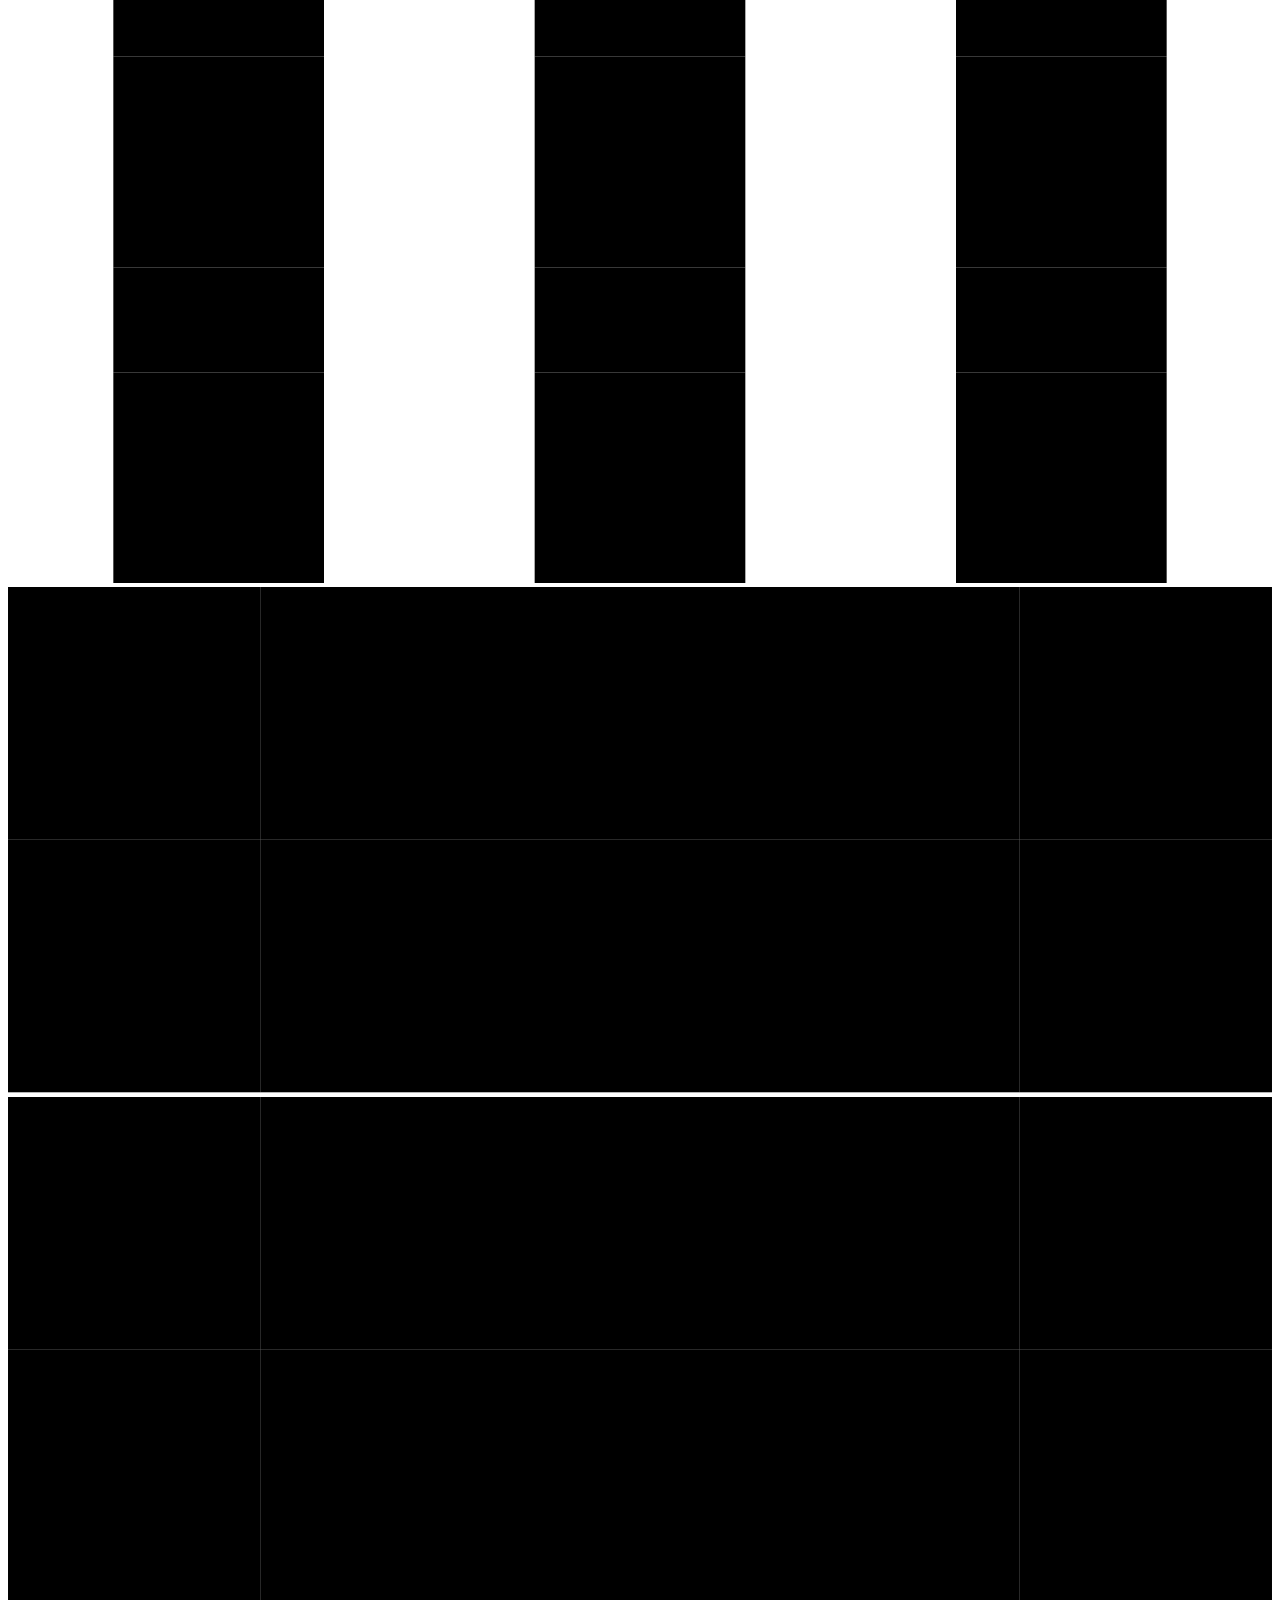
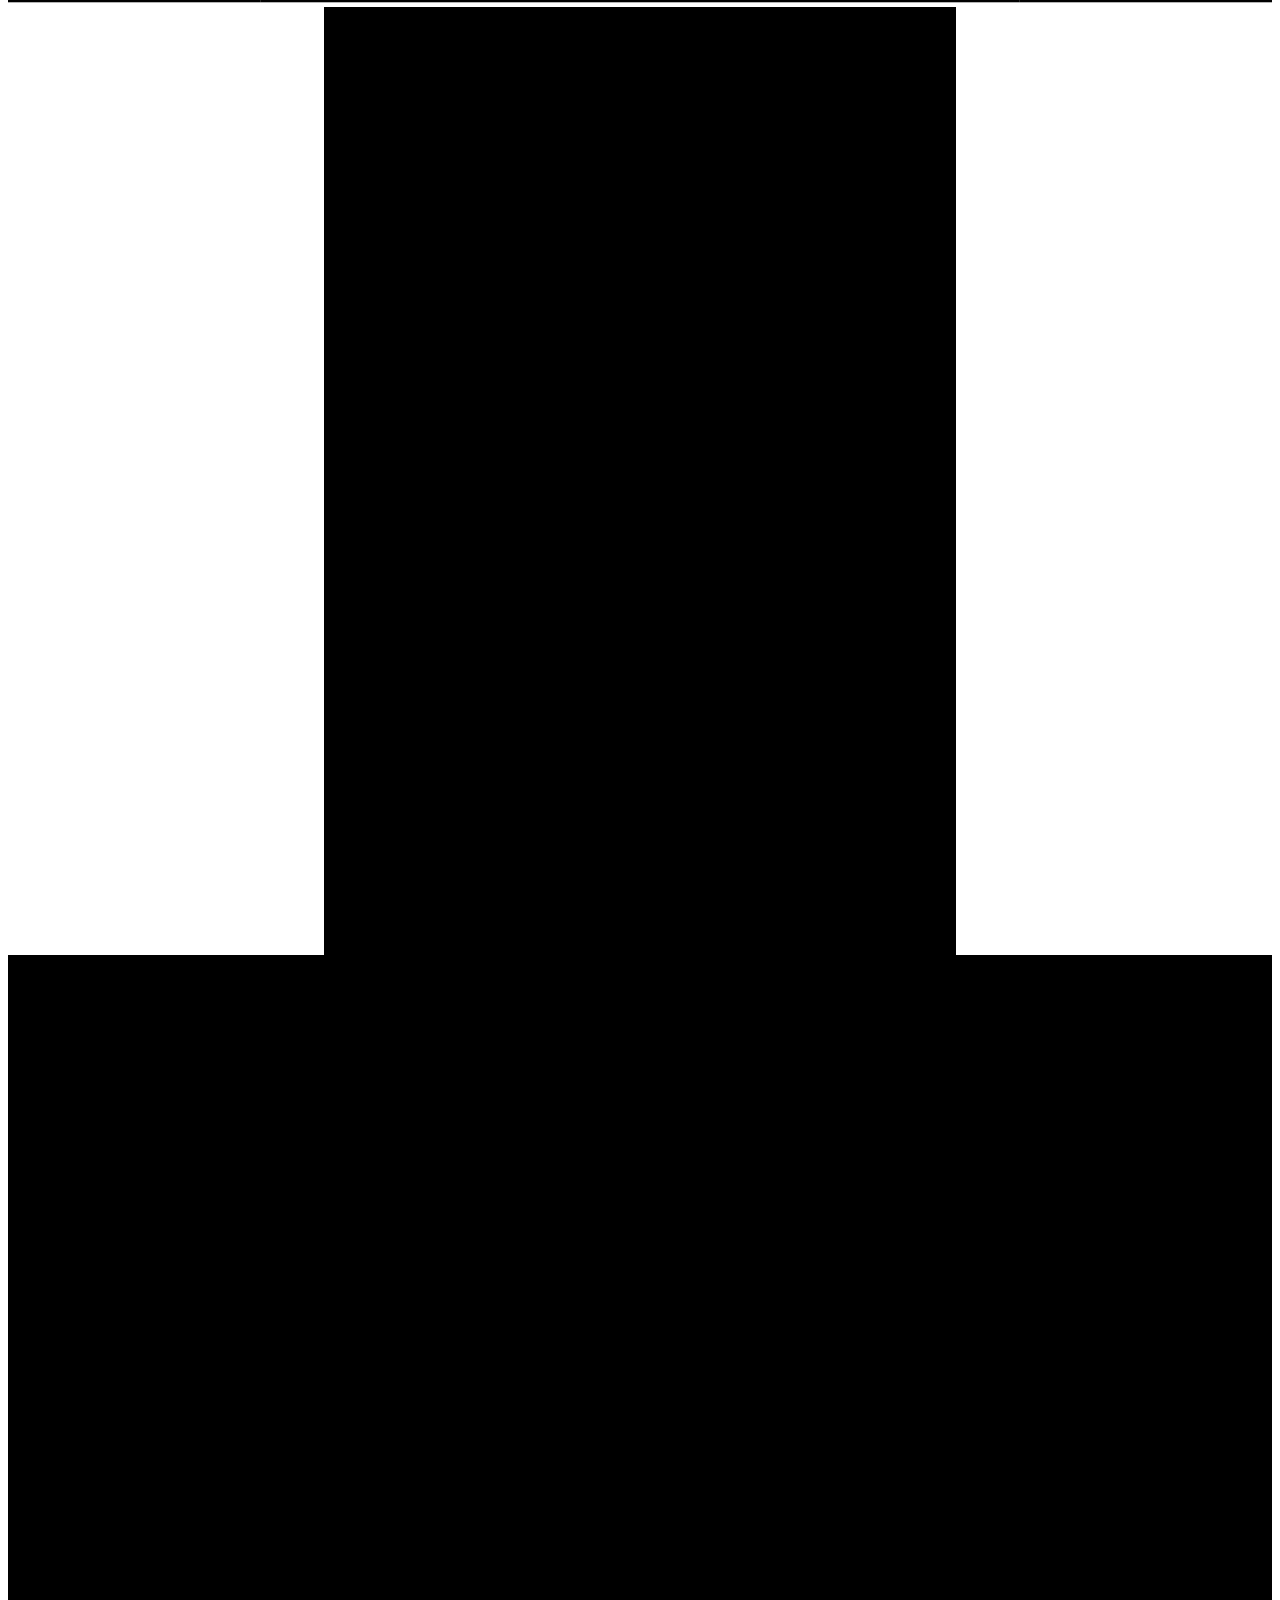
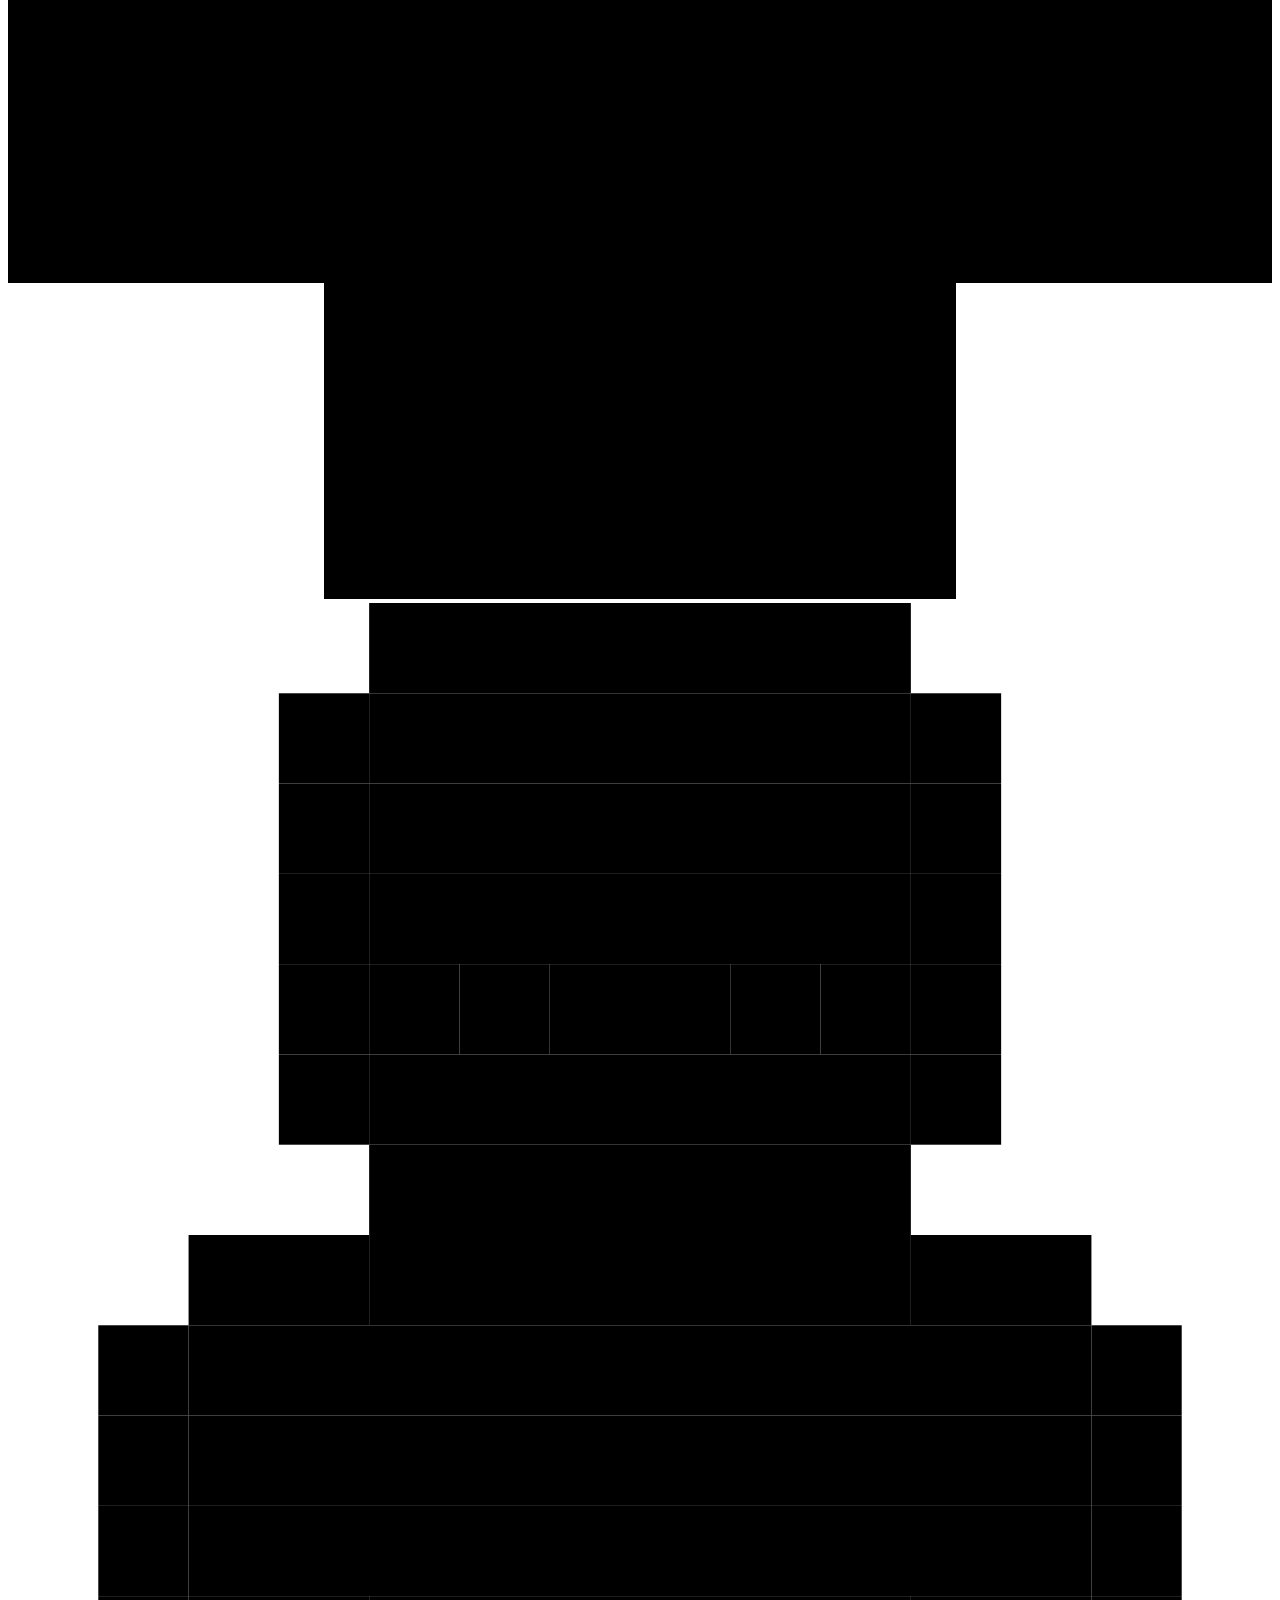
==== commit 4eb58fea: "Play the game along the foot of the page, and open a clip per stroke Three additions to the landing " ====
--- a/app/static/home.html
+++ b/app/static/home.html
@@ -24,6 +24,7 @@
   <link rel="stylesheet" href="/static/styles.css">
 </head>
 <body class="home">
+  <svg id="px-sheet" aria-hidden="true" width="0" height="0" style="position:absolute" focusable="false"><symbol id="px-batter" viewBox="0 0 14 19"><rect x="4" y="0" width="6" height="1" fill="var(--px-ink)"/><rect x="3" y="1" width="1" height="1" fill="var(--px-ink)"/><rect x="4" y="1" width="6" height="1" fill="var(--px-cap)"/><rect x="10" y="1" width="1" height="1" fill="var(--px-ink)"/><rect x="3" y="2" width="1" height="1" fill="var(--px-ink)"/><rect x="4" y="2" width="6" height="1" fill="var(--px-cap)"/><rect x="10" y="2" width="1" height="1" fill="var(--px-ink)"/><rect x="3" y="3" width="1" height="1" fill="var(--px-ink)"/><rect x="4" y="3" width="6" height="1" fill="var(--px-skin)"/><rect x="10" y="3" width="1" height="1" fill="var(--px-ink)"/><rect x="3" y="4" width="1" height="1" fill="var(--px-ink)"/><rect x="4" y="4" width="1" height="1" fill="var(--px-skin)"/><rect x="5" y="4" width="1" height="1" fill="var(--px-ink)"/><rect x="6" y="4" width="2" height="1" fill="var(--px-skin)"/><rect x="8" y="4" width="1" height="1" fill="var(--px-ink)"/><rect x="9" y="4" width="1" height="1" fill="var(--px-skin)"/><rect x="10" y="4" width="1" height="1" fill="var(--px-ink)"/><rect x="3" y="5" width="1" height="1" fill="var(--px-ink)"/><rect x="4" y="5" width="6" height="1" fill="var(--px-skin)"/><rect x="10" y="5" width="1" height="1" fill="var(--px-ink)"/><rect x="4" y="6" width="6" height="1" fill="var(--px-ink)"/><rect x="2" y="7" width="2" height="1" fill="var(--px-ink)"/><rect x="4" y="7" width="6" height="1" fill="var(--px-kit)"/><rect x="10" y="7" width="2" height="1" fill="var(--px-ink)"/><rect x="1" y="8" width="1" height="1" fill="var(--px-ink)"/><rect x="2" y="8" width="10" height="1" fill="var(--px-kit)"/><rect x="12" y="8" width="1" height="1" fill="var(--px-ink)"/><rect x="1" y="9" width="1" height="1" fill="var(--px-ink)"/><rect x="2" y="9" width="10" height="1" fill="var(--px-kit)"/><rect x="12" y="9" width="1" height="1" fill="var(--px-ink)"/><rect x="1" y="10" width="1" height="1" fill="var(--px-ink)"/><rect x="2" y="10" width="10" height="1" fill="var(--px-kit)"/><rect x="12" y="10" width="1" height="1" fill="var(--px-ink)"/><rect x="1" y="11" width="1" height="1" fill="var(--px-ink)"/><rect x="2" y="11" width="2" height="1" fill="var(--px-kit)"/><rect x="4" y="11" width="6" height="1" fill="var(--px-kit2)"/><rect x="10" y="11" width="2" height="1" fill="var(--px-kit)"/><rect x="12" y="11" width="1" height="1" fill="var(--px-ink)"/><rect x="1" y="12" width="1" height="1" fill="var(--px-ink)"/><rect x="2" y="12" width="10" height="1" fill="var(--px-kit)"/><rect x="12" y="12" width="1" height="1" fill="var(--px-ink)"/><rect x="2" y="13" width="1" height="1" fill="var(--px-ink)"/><rect x="3" y="13" width="8" height="1" fill="var(--px-kit)"/><rect x="11" y="13" width="1" height="1" fill="var(--px-ink)"/><rect x="2" y="14" width="1" height="1" fill="var(--px-ink)"/><rect x="3" y="14" width="2" height="1" fill="var(--px-kit)"/><rect x="5" y="14" width="1" height="1" fill="var(--px-ink)"/><rect x="8" y="14" width="1" height="1" fill="var(--px-ink)"/><rect x="9" y="14" width="2" height="1" fill="var(--px-kit)"/><rect x="11" y="14" width="1" height="1" fill="var(--px-ink)"/><rect x="2" y="15" width="1" height="1" fill="var(--px-ink)"/><rect x="3" y="15" width="2" height="1" fill="var(--px-pad)"/><rect x="5" y="15" width="1" height="1" fill="var(--px-ink)"/><rect x="8" y="15" width="1" height="1" fill="var(--px-ink)"/><rect x="9" y="15" width="2" height="1" fill="var(--px-pad)"/><rect x="11" y="15" width="1" height="1" fill="var(--px-ink)"/><rect x="2" y="16" width="1" height="1" fill="var(--px-ink)"/><rect x="3" y="16" width="2" height="1" fill="var(--px-pad)"/><rect x="5" y="16" width="1" height="1" fill="var(--px-ink)"/><rect x="8" y="16" width="1" height="1" fill="var(--px-ink)"/><rect x="9" y="16" width="2" height="1" fill="var(--px-pad)"/><rect x="11" y="16" width="1" height="1" fill="var(--px-ink)"/><rect x="2" y="17" width="1" height="1" fill="var(--px-ink)"/><rect x="3" y="17" width="2" height="1" fill="var(--px-pad)"/><rect x="5" y="17" width="1" height="1" fill="var(--px-ink)"/><rect x="8" y="17" width="1" height="1" fill="var(--px-ink)"/><rect x="9" y="17" width="2" height="1" fill="var(--px-pad)"/><rect x="11" y="17" width="1" height="1" fill="var(--px-ink)"/><rect x="2" y="18" width="4" height="1" fill="var(--px-ink)"/><rect x="8" y="18" width="4" height="1" fill="var(--px-ink)"/></symbol><symbol id="px-player" viewBox="0 0 14 16"><rect x="4" y="0" width="6" height="1" fill="var(--px-ink)"/><rect x="3" y="1" width="1" height="1" fill="var(--px-ink)"/><rect x="4" y="1" width="6" height="1" fill="var(--px-cap)"/><rect x="10" y="1" width="1" height="1" fill="var(--px-ink)"/><rect x="3" y="2" width="1" height="1" fill="var(--px-ink)"/><rect x="4" y="2" width="6" height="1" fill="var(--px-skin)"/><rect x="10" y="2" width="1" height="1" fill="var(--px-ink)"/><rect x="3" y="3" width="1" height="1" fill="var(--px-ink)"/><rect x="4" y="3" width="1" height="1" fill="var(--px-skin)"/><rect x="5" y="3" width="1" height="1" fill="var(--px-ink)"/><rect x="6" y="3" width="2" height="1" fill="var(--px-skin)"/><rect x="8" y="3" width="1" height="1" fill="var(--px-ink)"/><rect x="9" y="3" width="1" height="1" fill="var(--px-skin)"/><rect x="10" y="3" width="1" height="1" fill="var(--px-ink)"/><rect x="3" y="4" width="1" height="1" fill="var(--px-ink)"/><rect x="4" y="4" width="6" height="1" fill="var(--px-skin)"/><rect x="10" y="4" width="1" height="1" fill="var(--px-ink)"/><rect x="4" y="5" width="6" height="1" fill="var(--px-ink)"/><rect x="2" y="6" width="2" height="1" fill="var(--px-ink)"/><rect x="4" y="6" width="6" height="1" fill="var(--px-kit)"/><rect x="10" y="6" width="2" height="1" fill="var(--px-ink)"/><rect x="1" y="7" width="1" height="1" fill="var(--px-ink)"/><rect x="2" y="7" width="10" height="1" fill="var(--px-kit)"/><rect x="12" y="7" width="1" height="1" fill="var(--px-ink)"/><rect x="1" y="8" width="1" height="1" fill="var(--px-ink)"/><rect x="2" y="8" width="10" height="1" fill="var(--px-kit)"/><rect x="12" y="8" width="1" height="1" fill="var(--px-ink)"/><rect x="1" y="9" width="1" height="1" fill="var(--px-ink)"/><rect x="2" y="9" width="10" height="1" fill="var(--px-kit)"/><rect x="12" y="9" width="1" height="1" fill="var(--px-ink)"/><rect x="1" y="10" width="1" height="1" fill="var(--px-ink)"/><rect x="2" y="10" width="2" height="1" fill="var(--px-kit)"/><rect x="4" y="10" width="6" height="1" fill="var(--px-kit2)"/><rect x="10" y="10" width="2" height="1" fill="var(--px-kit)"/><rect x="12" y="10" width="1" height="1" fill="var(--px-ink)"/><rect x="2" y="11" width="1" height="1" fill="var(--px-ink)"/><rect x="3" y="11" width="8" height="1" fill="var(--px-kit)"/><rect x="11" y="11" width="1" height="1" fill="var(--px-ink)"/><rect x="2" y="12" width="1" height="1" fill="var(--px-ink)"/><rect x="3" y="12" width="2" height="1" fill="var(--px-kit)"/><rect x="5" y="12" width="1" height="1" fill="var(--px-ink)"/><rect x="8" y="12" width="1" height="1" fill="var(--px-ink)"/><rect x="9" y="12" width="2" height="1" fill="var(--px-kit)"/><rect x="11" y="12" width="1" height="1" fill="var(--px-ink)"/><rect x="2" y="13" width="1" height="1" fill="var(--px-ink)"/><rect x="3" y="13" width="2" height="1" fill="var(--px-kit)"/><rect x="5" y="13" width="1" height="1" fill="var(--px-ink)"/><rect x="8" y="13" width="1" height="1" fill="var(--px-ink)"/><rect x="9" y="13" width="2" height="1" fill="var(--px-kit)"/><rect x="11" y="13" width="1" height="1" fill="var(--px-ink)"/><rect x="2" y="14" width="1" height="1" fill="var(--px-ink)"/><rect x="3" y="14" width="2" height="1" fill="var(--px-kit)"/><rect x="5" y="14" width="1" height="1" fill="var(--px-ink)"/><rect x="8" y="14" width="1" height="1" fill="var(--px-ink)"/><rect x="9" y="14" width="2" height="1" fill="var(--px-kit)"/><rect x="11" y="14" width="1" height="1" fill="var(--px-ink)"/><rect x="2" y="15" width="4" height="1" fill="var(--px-ink)"/><rect x="8" y="15" width="4" height="1" fill="var(--px-ink)"/></symbol><symbol id="px-bat" viewBox="0 0 4 12"><rect x="1" y="0" width="2" height="1" fill="var(--px-ink)"/><rect x="1" y="1" width="2" height="1" fill="var(--px-ink)"/><rect x="1" y="2" width="2" height="1" fill="var(--px-ink)"/><rect x="0" y="3" width="1" height="1" fill="var(--px-ink)"/><rect x="1" y="3" width="2" height="1" fill="var(--px-wood)"/><rect x="3" y="3" width="1" height="1" fill="var(--px-ink)"/><rect x="0" y="4" width="1" height="1" fill="var(--px-ink)"/><rect x="1" y="4" width="2" height="1" fill="var(--px-wood)"/><rect x="3" y="4" width="1" height="1" fill="var(--px-ink)"/><rect x="0" y="5" width="1" height="1" fill="var(--px-ink)"/><rect x="1" y="5" width="2" height="1" fill="var(--px-wood)"/><rect x="3" y="5" width="1" height="1" fill="var(--px-ink)"/><rect x="0" y="6" width="1" height="1" fill="var(--px-ink)"/><rect x="1" y="6" width="2" height="1" fill="var(--px-wood)"/><rect x="3" y="6" width="1" height="1" fill="var(--px-ink)"/><rect x="0" y="7" width="1" height="1" fill="var(--px-ink)"/><rect x="1" y="7" width="2" height="1" fill="var(--px-wood)"/><rect x="3" y="7" width="1" height="1" fill="var(--px-ink)"/><rect x="0" y="8" width="1" height="1" fill="var(--px-ink)"/><rect x="1" y="8" width="2" height="1" fill="var(--px-wood)"/><rect x="3" y="8" width="1" height="1" fill="var(--px-ink)"/><rect x="0" y="9" width="1" height="1" fill="var(--px-ink)"/><rect x="1" y="9" width="2" height="1" fill="var(--px-wood)"/><rect x="3" y="9" width="1" height="1" fill="var(--px-ink)"/><rect x="0" y="10" width="1" height="1" fill="var(--px-ink)"/><rect x="1" y="10" width="2" height="1" fill="var(--px-wood)"/><rect x="3" y="10" width="1" height="1" fill="var(--px-ink)"/><rect x="1" y="11" width="2" height="1" fill="var(--px-ink)"/></symbol><symbol id="px-arm" viewBox="0 0 4 7"><rect x="0" y="0" width="1" height="1" fill="var(--px-ink)"/><rect x="1" y="0" width="2" height="1" fill="var(--px-kit)"/><rect x="3" y="0" width="1" height="1" fill="var(--px-ink)"/><rect x="0" y="1" width="1" height="1" fill="var(--px-ink)"/><rect x="1" y="1" width="2" height="1" fill="var(--px-kit)"/><rect x="3" y="1" width="1" height="1" fill="var(--px-ink)"/><rect x="0" y="2" width="1" height="1" fill="var(--px-ink)"/><rect x="1" y="2" width="2" height="1" fill="var(--px-kit)"/><rect x="3" y="2" width="1" height="1" fill="var(--px-ink)"/><rect x="0" y="3" width="1" height="1" fill="var(--px-ink)"/><rect x="1" y="3" width="2" height="1" fill="var(--px-kit)"/><rect x="3" y="3" width="1" height="1" fill="var(--px-ink)"/><rect x="0" y="4" width="1" height="1" fill="var(--px-ink)"/><rect x="1" y="4" width="2" height="1" fill="var(--px-kit)"/><rect x="3" y="4" width="1" height="1" fill="var(--px-ink)"/><rect x="0" y="5" width="1" height="1" fill="var(--px-ink)"/><rect x="1" y="5" width="2" height="1" fill="var(--px-skin)"/><rect x="3" y="5" width="1" height="1" fill="var(--px-ink)"/><rect x="1" y="6" width="2" height="1" fill="var(--px-ink)"/></symbol><symbol id="px-wicket" viewBox="0 0 12 13"><rect x="1" y="0" width="2" height="1" fill="var(--px-wood)"/><rect x="5" y="0" width="2" height="1" fill="var(--px-wood)"/><rect x="9" y="0" width="2" height="1" fill="var(--px-wood)"/><rect x="1" y="1" width="2" height="1" fill="var(--px-wood)"/><rect x="5" y="1" width="2" height="1" fill="var(--px-wood)"/><rect x="9" y="1" width="2" height="1" fill="var(--px-wood)"/><rect x="1" y="2" width="2" height="1" fill="var(--px-wood)"/><rect x="5" y="2" width="2" height="1" fill="var(--px-wood)"/><rect x="9" y="2" width="2" height="1" fill="var(--px-wood)"/><rect x="1" y="3" width="2" height="1" fill="var(--px-wood)"/><rect x="5" y="3" width="2" height="1" fill="var(--px-wood)"/><rect x="9" y="3" width="2" height="1" fill="var(--px-wood)"/><rect x="1" y="4" width="2" height="1" fill="var(--px-wood)"/><rect x="5" y="4" width="2" height="1" fill="var(--px-wood)"/><rect x="9" y="4" width="2" height="1" fill="var(--px-wood)"/><rect x="1" y="5" width="2" height="1" fill="var(--px-wood)"/><rect x="5" y="5" width="2" height="1" fill="var(--px-wood)"/><rect x="9" y="5" width="2" height="1" fill="var(--px-wood)"/><rect x="1" y="6" width="2" height="1" fill="var(--px-wood)"/><rect x="5" y="6" width="2" height="1" fill="var(--px-wood)"/><rect x="9" y="6" width="2" height="1" fill="var(--px-wood)"/><rect x="1" y="7" width="2" height="1" fill="var(--px-wood)"/><rect x="5" y="7" width="2" height="1" fill="var(--px-wood)"/><rect x="9" y="7" width="2" height="1" fill="var(--px-wood)"/><rect x="1" y="8" width="2" height="1" fill="var(--px-wood)"/><rect x="5" y="8" width="2" height="1" fill="var(--px-wood)"/><rect x="9" y="8" width="2" height="1" fill="var(--px-wood)"/><rect x="1" y="9" width="2" height="1" fill="var(--px-wood)"/><rect x="5" y="9" width="2" height="1" fill="var(--px-wood)"/><rect x="9" y="9" width="2" height="1" fill="var(--px-wood)"/><rect x="1" y="10" width="2" height="1" fill="var(--px-wood)"/><rect x="5" y="10" width="2" height="1" fill="var(--px-wood)"/><rect x="9" y="10" width="2" height="1" fill="var(--px-wood)"/><rect x="1" y="11" width="2" height="1" fill="var(--px-wood)"/><rect x="5" y="11" width="2" height="1" fill="var(--px-wood)"/><rect x="9" y="11" width="2" height="1" fill="var(--px-wood)"/><rect x="1" y="12" width="2" height="1" fill="var(--px-wood)"/><rect x="5" y="12" width="2" height="1" fill="var(--px-wood)"/><rect x="9" y="12" width="2" height="1" fill="var(--px-wood)"/></symbol><symbol id="px-bail" viewBox="0 0 5 2"><rect x="0" y="0" width="1" height="1" fill="var(--px-ink)"/><rect x="1" y="0" width="3" height="1" fill="var(--px-wood)"/><rect x="4" y="0" width="1" height="1" fill="var(--px-ink)"/><rect x="0" y="1" width="1" height="1" fill="var(--px-ink)"/><rect x="1" y="1" width="3" height="1" fill="var(--px-wood)"/><rect x="4" y="1" width="1" height="1" fill="var(--px-ink)"/></symbol><symbol id="px-bubble" viewBox="0 0 11 10"><rect x="2" y="0" width="7" height="1" fill="var(--px-ink)"/><rect x="1" y="1" width="9" height="1" fill="var(--px-ink)"/><rect x="0" y="2" width="1" height="1" fill="var(--px-ink)"/><rect x="1" y="2" width="9" height="1" fill="var(--px-kit)"/><rect x="10" y="2" width="1" height="1" fill="var(--px-ink)"/><rect x="0" y="3" width="1" height="1" fill="var(--px-ink)"/><rect x="1" y="3" width="1" height="1" fill="var(--px-kit)"/><rect x="2" y="3" width="7" height="1" fill="var(--px-cap)"/><rect x="9" y="3" width="1" height="1" fill="var(--px-kit)"/><rect x="10" y="3" width="1" height="1" fill="var(--px-ink)"/><rect x="0" y="4" width="1" height="1" fill="var(--px-ink)"/><rect x="1" y="4" width="9" height="1" fill="var(--px-kit)"/><rect x="10" y="4" width="1" height="1" fill="var(--px-ink)"/><rect x="0" y="5" width="1" height="1" fill="var(--px-ink)"/><rect x="1" y="5" width="1" height="1" fill="var(--px-kit)"/><rect x="2" y="5" width="6" height="1" fill="var(--px-cap)"/><rect x="8" y="5" width="2" height="1" fill="var(--px-kit)"/><rect x="10" y="5" width="1" height="1" fill="var(--px-ink)"/><rect x="0" y="6" width="1" height="1" fill="var(--px-ink)"/><rect x="1" y="6" width="9" height="1" fill="var(--px-kit)"/><rect x="10" y="6" width="1" height="1" fill="var(--px-ink)"/><rect x="0" y="7" width="1" height="1" fill="var(--px-ink)"/><rect x="1" y="7" width="1" height="1" fill="var(--px-kit)"/><rect x="2" y="7" width="4" height="1" fill="var(--px-cap)"/><rect x="6" y="7" width="4" height="1" fill="var(--px-kit)"/><rect x="10" y="7" width="1" height="1" fill="var(--px-ink)"/><rect x="1" y="8" width="9" height="1" fill="var(--px-ink)"/><rect x="3" y="9" width="2" height="1" fill="var(--px-ink)"/></symbol><symbol id="px-ball" viewBox="0 0 6 6"><rect x="1" y="0" width="1" height="1" fill="var(--px-ink)"/><rect x="2" y="0" width="2" height="1" fill="var(--px-ball)"/><rect x="4" y="0" width="1" height="1" fill="var(--px-ink)"/><rect x="0" y="1" width="1" height="1" fill="var(--px-ink)"/><rect x="1" y="1" width="4" height="1" fill="var(--px-ball)"/><rect x="5" y="1" width="1" height="1" fill="var(--px-ink)"/><rect x="0" y="2" width="2" height="1" fill="var(--px-ball)"/><rect x="2" y="2" width="1" height="1" fill="var(--px-seam)"/><rect x="3" y="2" width="3" height="1" fill="var(--px-ball)"/><rect x="0" y="3" width="3" height="1" fill="var(--px-ball)"/><rect x="3" y="3" width="1" height="1" fill="var(--px-seam)"/><rect x="4" y="3" width="2" height="1" fill="var(--px-ball)"/><rect x="0" y="4" width="1" height="1" fill="var(--px-ink)"/><rect x="1" y="4" width="4" height="1" fill="var(--px-ball)"/><rect x="5" y="4" width="1" height="1" fill="var(--px-ink)"/><rect x="1" y="5" width="1" height="1" fill="var(--px-ink)"/><rect x="2" y="5" width="2" height="1" fill="var(--px-ball)"/><rect x="4" y="5" width="1" height="1" fill="var(--px-ink)"/></symbol></svg>
   <div id="progress" class="progress" aria-hidden="true"></div>
 
   <header class="topbar">
@@ -46,12 +47,6 @@
     </div>
   </header>
 
-  <!-- the ball flies the length of the page, section to section -->
-  <svg id="rail" class="rail" viewBox="0 0 100 100" preserveAspectRatio="none" aria-hidden="true">
-    <path id="rail-path" d="M 8 6 C 42 16, 72 20, 50 34 C 28 48, 20 52, 58 64 C 92 75, 72 82, 44 94" fill="none"/>
-    <path id="rail-trail" d="M 8 6 C 42 16, 72 20, 50 34 C 28 48, 20 52, 58 64 C 92 75, 72 82, 44 94" fill="none"/>
-  </svg>
-  <div id="rail-ball" class="rail-ball" aria-hidden="true"><i></i></div>
 
   <main>
     <!-- 1. what this is: the footage runs full bleed, the words sit on it -->
@@ -97,9 +92,16 @@
         <p class="stage-sub">The joint sequence goes to a classifier trained on eight strokes. You get the call
           and how certain it is &mdash; never a bare guess.</p>
         <ul class="shots">
-          <li><b>Drive</b></li><li><b>Cut</b></li><li><b>Pull / Hook</b></li><li><b>Sweep</b></li>
-          <li><b>Flick / Glance</b></li><li><b>Defence</b></li><li><b>Lofted</b></li><li><b>Scoop</b></li>
+          <li><button type="button" class="shot" data-shot="drive"><b>Drive</b><span class="shot-cue" aria-hidden="true"></span></button></li>
+          <li><button type="button" class="shot" data-shot="cut"><b>Cut</b><span class="shot-cue" aria-hidden="true"></span></button></li>
+          <li><button type="button" class="shot" data-shot="pull_hook"><b>Pull / Hook</b><span class="shot-cue" aria-hidden="true"></span></button></li>
+          <li><button type="button" class="shot" data-shot="sweep"><b>Sweep</b><span class="shot-cue" aria-hidden="true"></span></button></li>
+          <li><button type="button" class="shot" data-shot="flick_glance"><b>Flick / Glance</b><span class="shot-cue" aria-hidden="true"></span></button></li>
+          <li><button type="button" class="shot" data-shot="defence"><b>Defence</b><span class="shot-cue" aria-hidden="true"></span></button></li>
+          <li><button type="button" class="shot" data-shot="lofted"><b>Lofted</b><span class="shot-cue" aria-hidden="true"></span></button></li>
+          <li><button type="button" class="shot" data-shot="scoop"><b>Scoop</b><span class="shot-cue" aria-hidden="true"></span></button></li>
         </ul>
+        <p class="shots-hint small muted">Pick one to watch a held-out clip of that stroke.</p>
       </div>
     </section>
 
@@ -113,13 +115,37 @@
             where it sits against the strokes in the reference set. Stride and hand speed come straight off the
             footage when the crease is clear enough to measure.</p>
         </div>
-        <div class="dial-demo glass-panel" aria-hidden="true">
-          <svg viewBox="0 0 160 160" class="dial">
-            <circle class="dial-bg" cx="80" cy="80" r="64"/>
-            <circle id="dial-fg" class="dial-fg" cx="80" cy="80" r="64"/>
-            <path class="dial-seam" d="M34 34c18 22 18 70 0 92"/><path class="dial-seam" d="M126 34c-18 22-18 70 0 92"/>
-          </svg>
-          <div class="dial-num"><b id="dial-val">0.0</b><span>/ 10</span></div>
+        <div class="dial-demo glass-panel">
+          <div class="dial-wrap" aria-hidden="true">
+            <svg viewBox="0 0 160 160" class="dial">
+              <circle class="dial-bg" cx="80" cy="80" r="64"/>
+              <circle id="dial-fg" class="dial-fg" cx="80" cy="80" r="64"/>
+              <path class="dial-seam" d="M34 34c18 22 18 70 0 92"/><path class="dial-seam" d="M126 34c-18 22-18 70 0 92"/>
+            </svg>
+            <div class="dial-num"><b id="dial-val">0.0</b><span>/ 10</span></div>
+          </div>
+
+          <!-- Have a go: time the shot and the dial follows. This is a toy, not the
+               scorer — the real number comes off a clip on the Analyse page. -->
+          <div class="net" id="net">
+            <p class="net-verdict" id="net-verdict">Have a go — time the drive.</p>
+            <div class="net-pitch" aria-hidden="true">
+              <svg class="px np-bowler" viewBox="0 0 14 16"><use href="#px-player"/></svg>
+              <svg class="px np-ball" id="np-ball" viewBox="0 0 6 6"><use href="#px-ball"/></svg>
+              <svg class="px np-stumps" id="np-stumps" viewBox="0 0 12 13"><use href="#px-wicket"/></svg>
+              <svg class="px np-bail" id="np-bail-a" viewBox="0 0 5 2"><use href="#px-bail"/></svg>
+              <svg class="px np-bail" id="np-bail-b" viewBox="0 0 5 2"><use href="#px-bail"/></svg>
+              <svg class="px np-bat" id="np-bat" viewBox="0 0 4 12"><use href="#px-bat"/></svg>
+              <svg class="px np-batter" viewBox="0 0 14 19"><use href="#px-batter"/></svg>
+            </div>
+            <div class="net-controls">
+              <button class="btn btn-sm net-go" id="net-go" type="button">
+                <span id="net-go-label">Bowl</span>
+                <span class="btn-arrow"><svg viewBox="0 0 24 24" aria-hidden="true"><path d="M5 12h14M13 6l6 6-6 6"/></svg></span>
+              </button>
+              <p class="net-hint small">then <kbd>Space</kbd> or click to play the shot</p>
+            </div>
+          </div>
         </div>
       </div>
     </section>
@@ -162,6 +188,57 @@
     </div>
   </footer>
 
+
+
+  <!-- The pitch strip: a thin band along the foot of the window where the game is played
+       out as you scroll. Purely decorative, driven from home.js. -->
+  <div id="pitch" class="pitch" aria-hidden="true">
+    <div class="shadow" id="act-shadow-a"></div>
+    <div class="shadow" id="act-shadow-b"></div>
+
+    <div class="actor" id="act-batter">
+      <svg class="px s-bat" viewBox="0 0 4 12"><use href="#px-bat"/></svg>
+      <svg class="px s-body" viewBox="0 0 14 19"><use href="#px-batter"/></svg>
+    </div>
+
+    <div class="actor" id="act-player">
+      <svg class="px s-body" viewBox="0 0 14 16"><use href="#px-player"/></svg>
+      <svg class="px s-arm" viewBox="0 0 4 7"><use href="#px-arm"/></svg>
+    </div>
+
+    <div class="actor" id="act-wicket">
+      <svg class="px s-stumps" viewBox="0 0 12 13"><use href="#px-wicket"/></svg>
+      <svg class="px s-bail" id="act-bail-a" viewBox="0 0 5 2"><use href="#px-bail"/></svg>
+      <svg class="px s-bail" id="act-bail-b" viewBox="0 0 5 2"><use href="#px-bail"/></svg>
+    </div>
+
+    <svg class="px s-bubble" id="act-bubble" viewBox="0 0 11 10"><use href="#px-bubble"/></svg>
+
+    <svg class="px s-ball" id="act-ball" viewBox="0 0 6 6"><use href="#px-ball"/></svg>
+  </div>
+
+  <!-- Clip viewer for the stroke list. The clips are real held-out test-split samples
+       served by /api/samples, the same ones the Analyse page offers. -->
+  <dialog id="shot-dialog" class="shot-dialog" aria-labelledby="sd-title">
+    <div class="sd-head">
+      <div>
+        <p class="eyebrow" id="sd-kicker">Held-out clip</p>
+        <h3 class="sd-title" id="sd-title">Drive</h3>
+      </div>
+      <button type="button" class="icon-btn sd-close" id="sd-close" aria-label="Close">
+        <svg viewBox="0 0 24 24" aria-hidden="true"><path d="M6 6l12 12M18 6L6 18"/></svg>
+      </button>
+    </div>
+    <div class="sd-stage">
+      <video id="sd-video" muted loop playsinline preload="metadata"></video>
+      <p class="sd-note" id="sd-note" hidden></p>
+    </div>
+    <div class="sd-foot">
+      <p class="small muted" id="sd-meta"></p>
+      <button type="button" class="btn btn-sm" id="sd-next">Another clip</button>
+    </div>
+  </dialog>
+
   <script src="/static/home.js"></script>
 </body>
 </html>
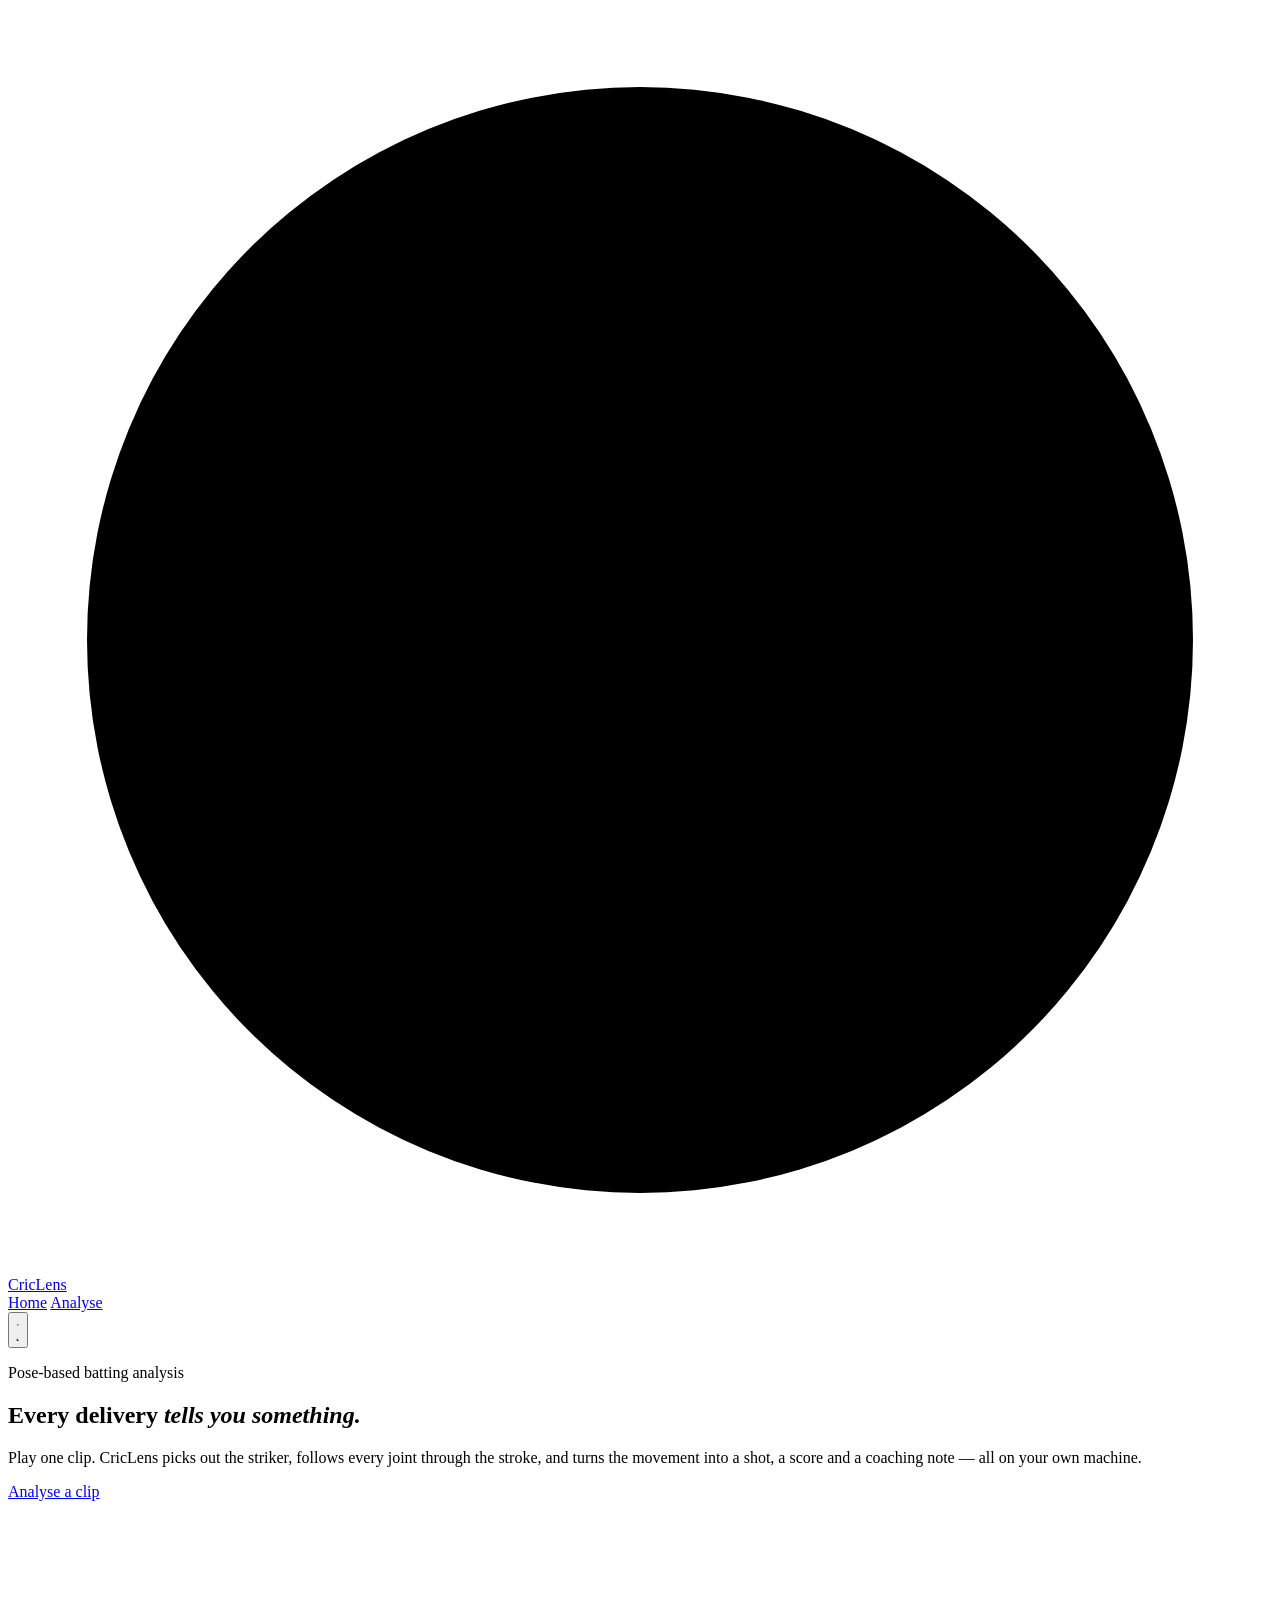
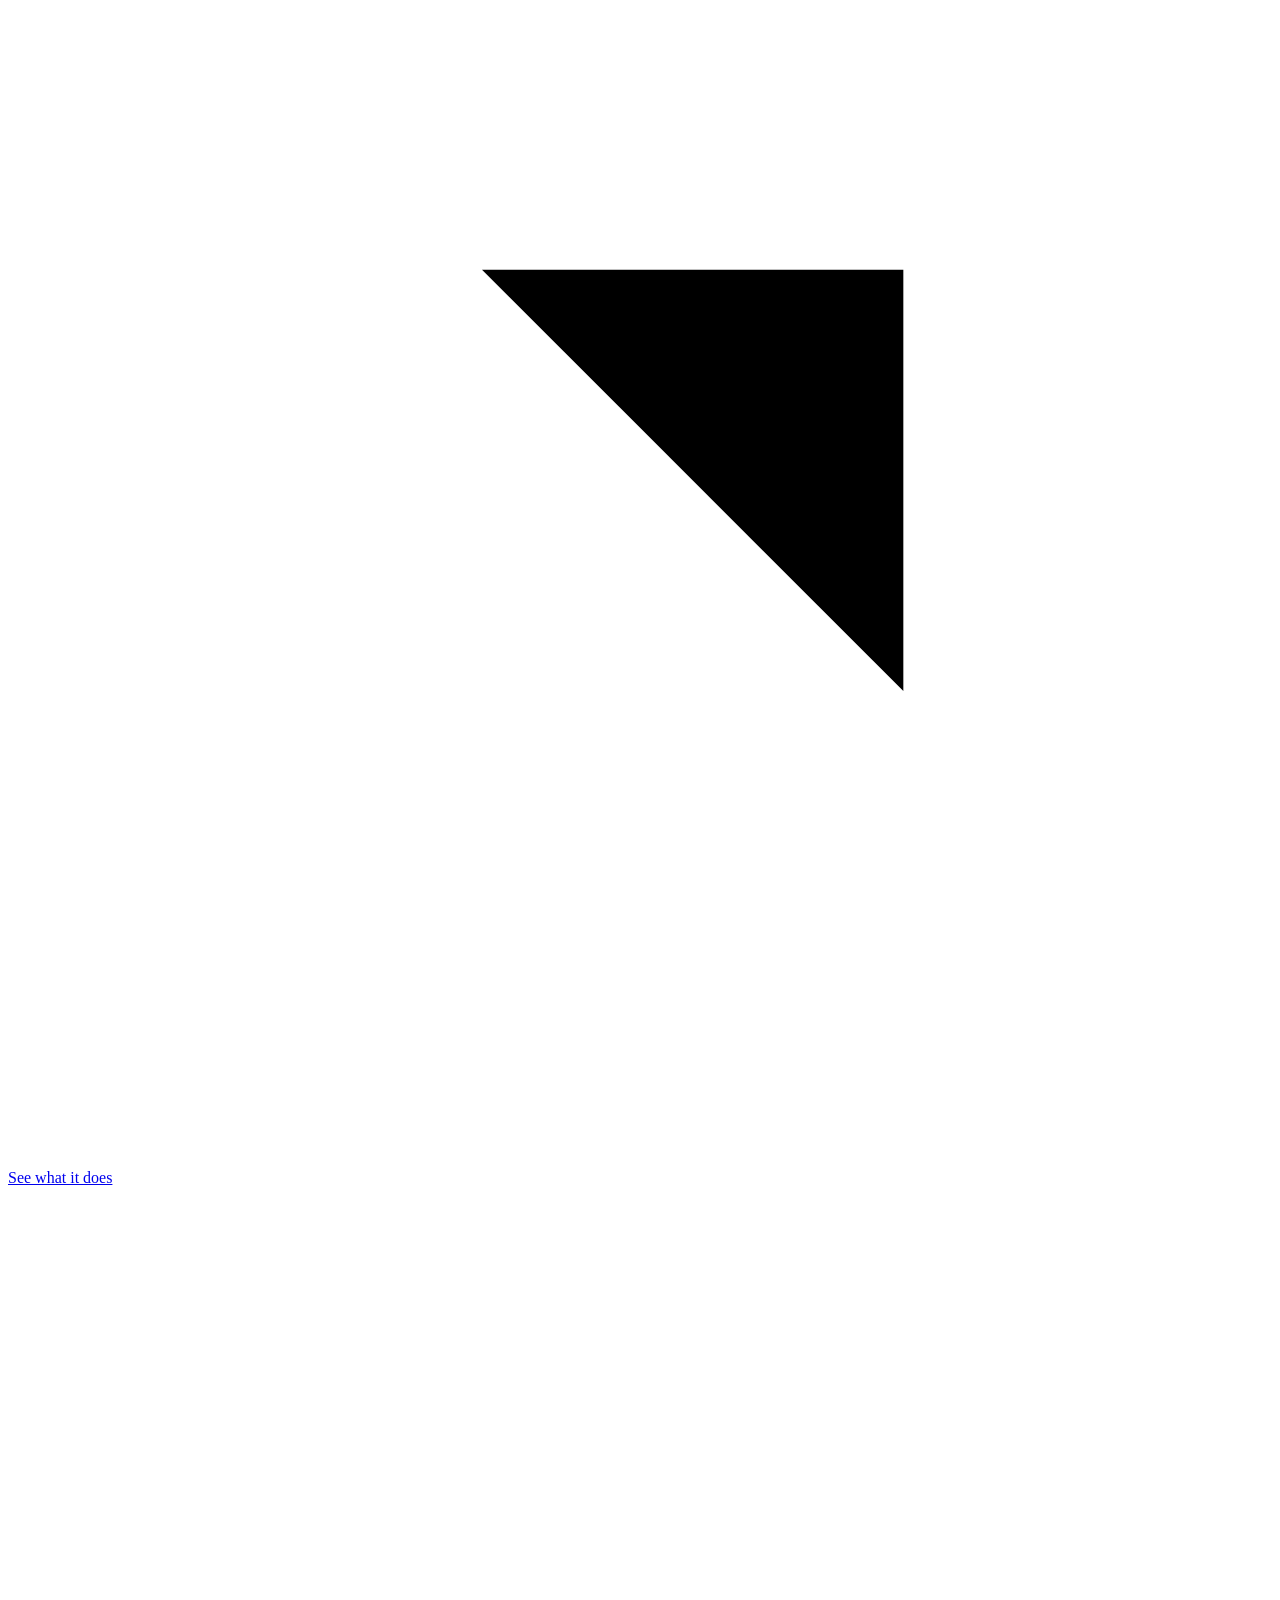
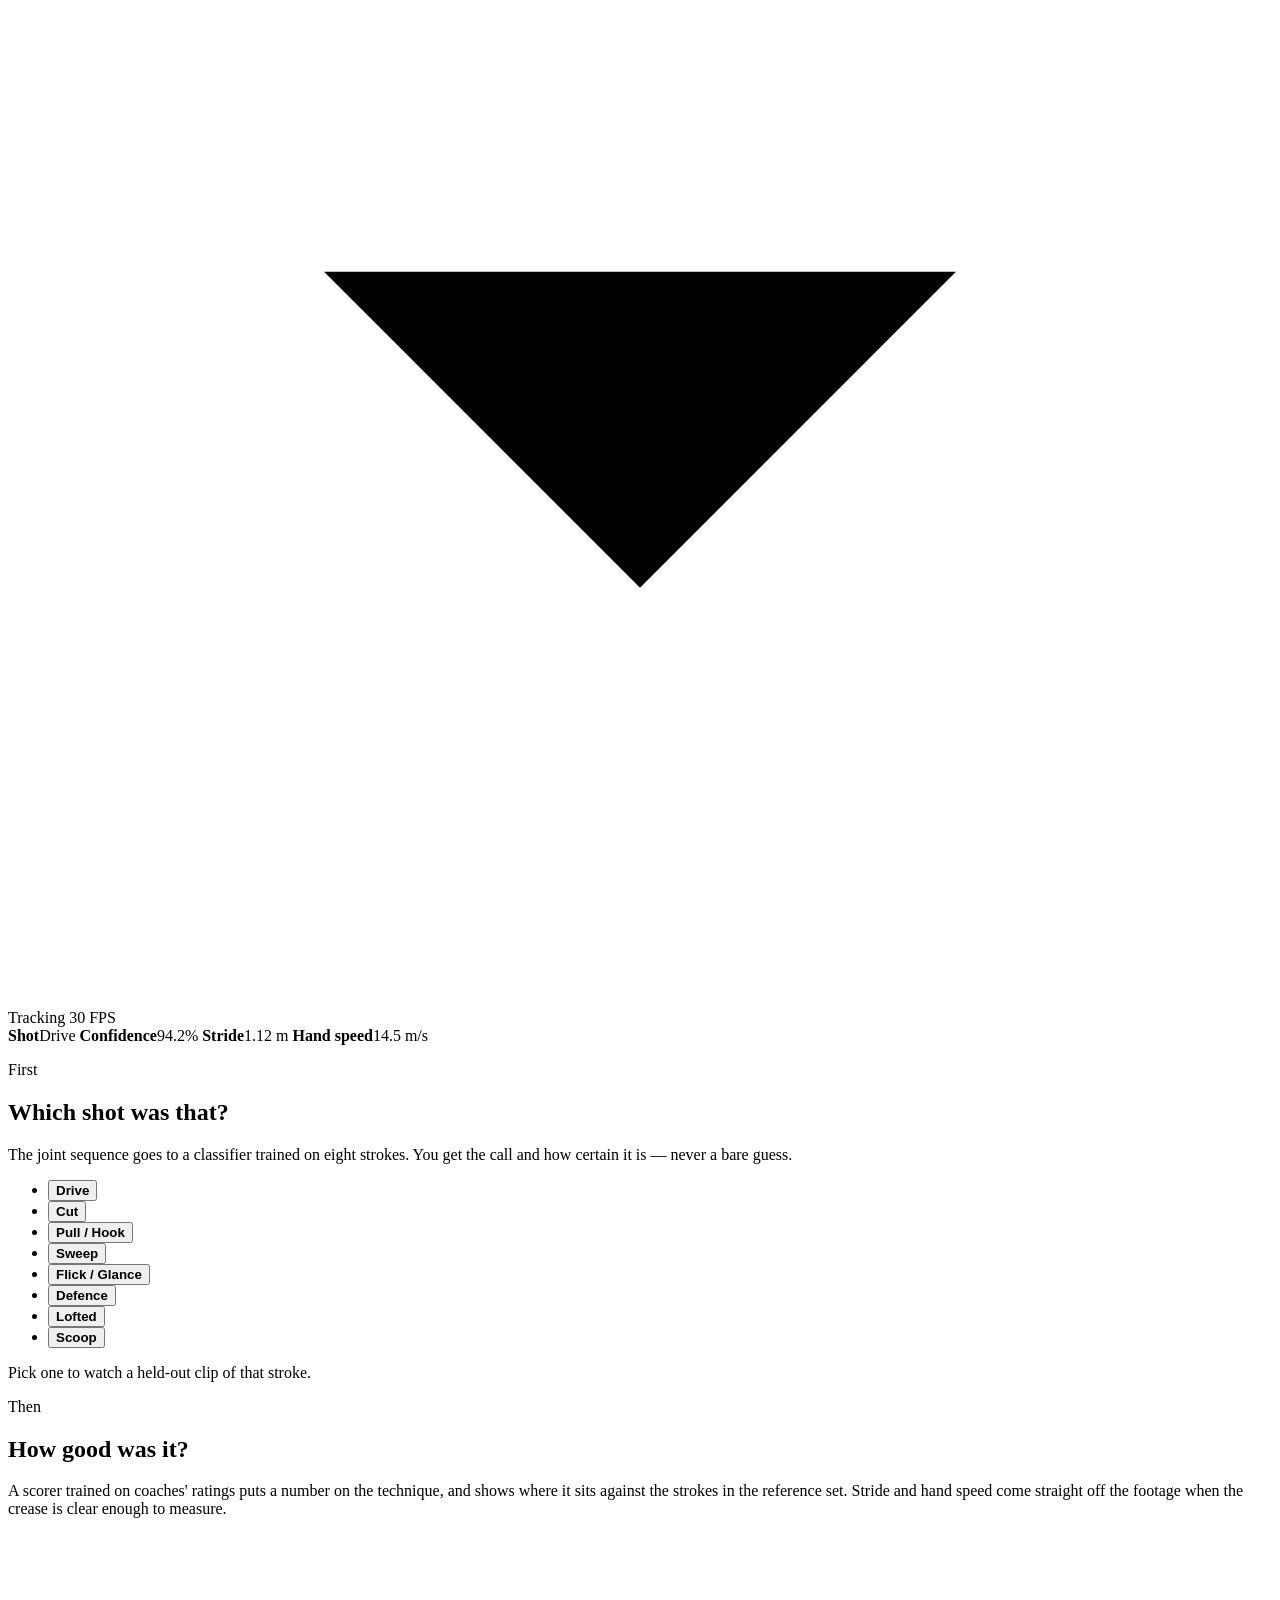
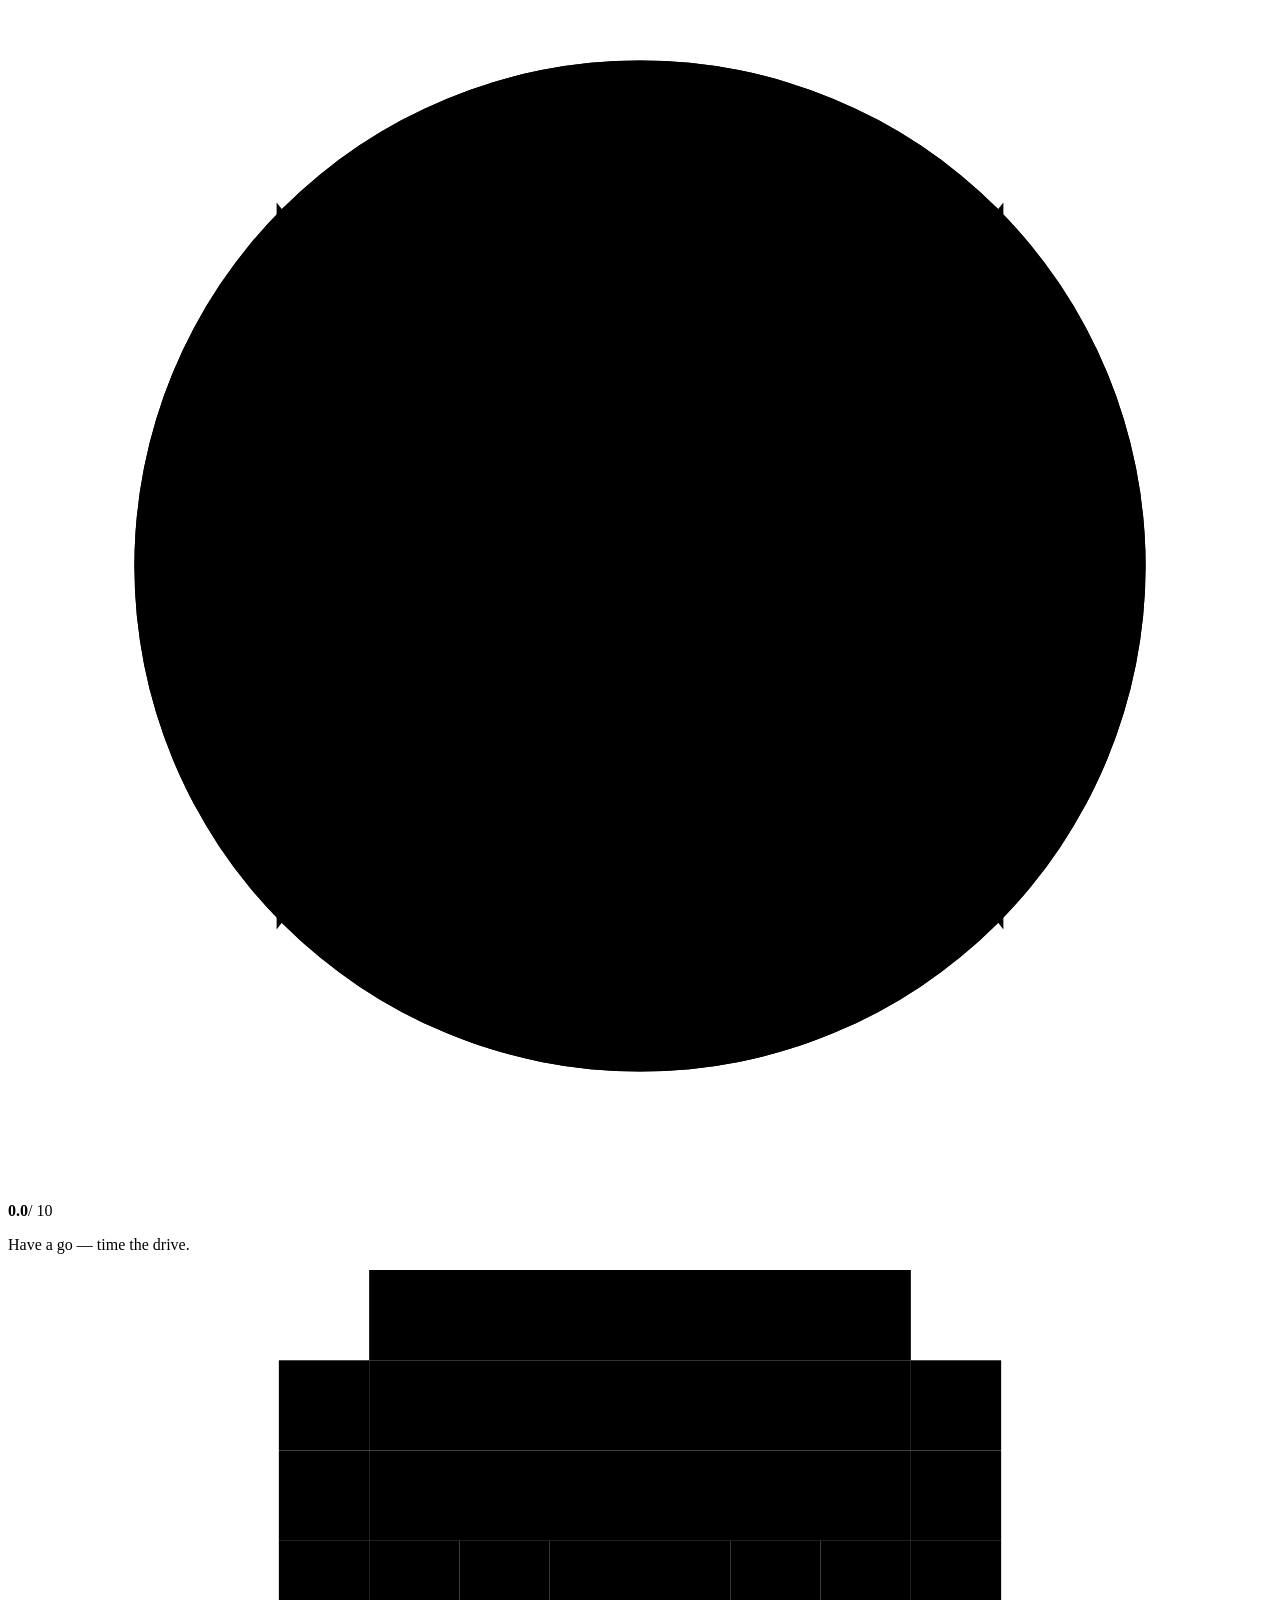
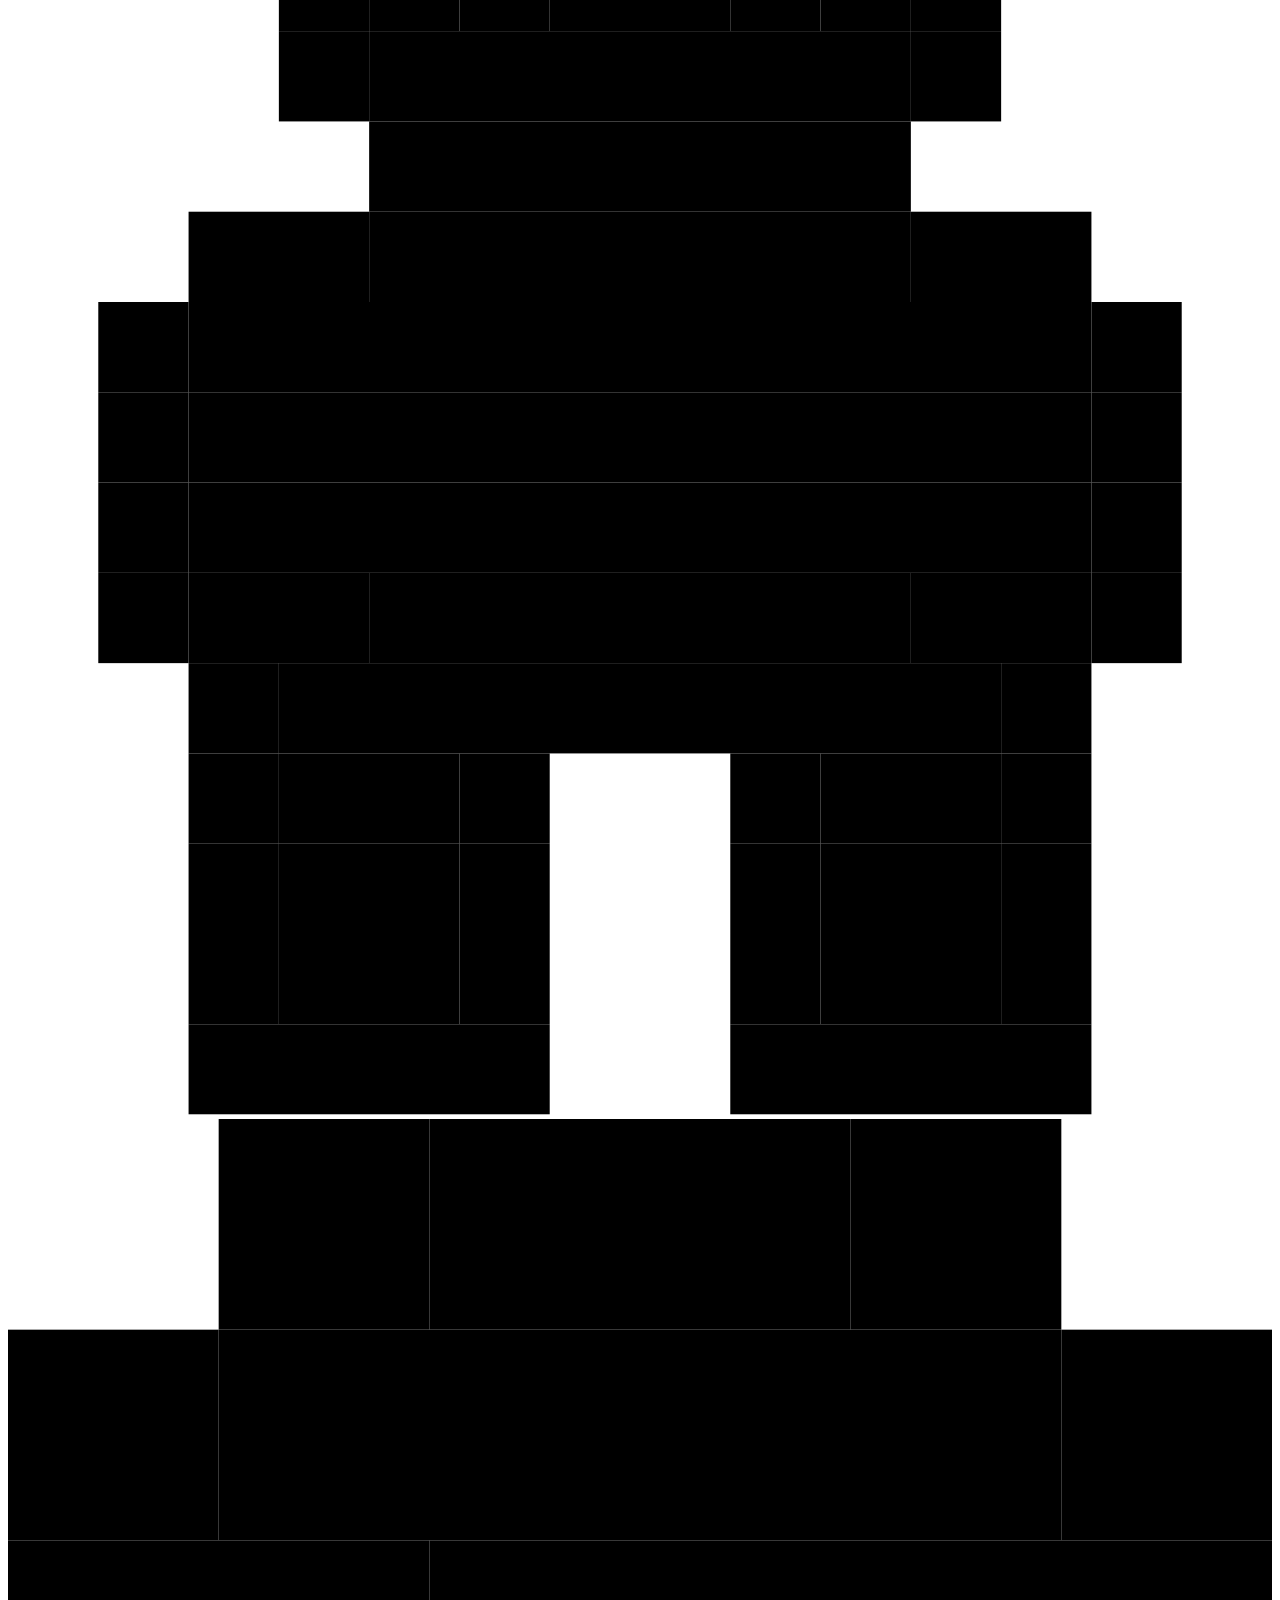
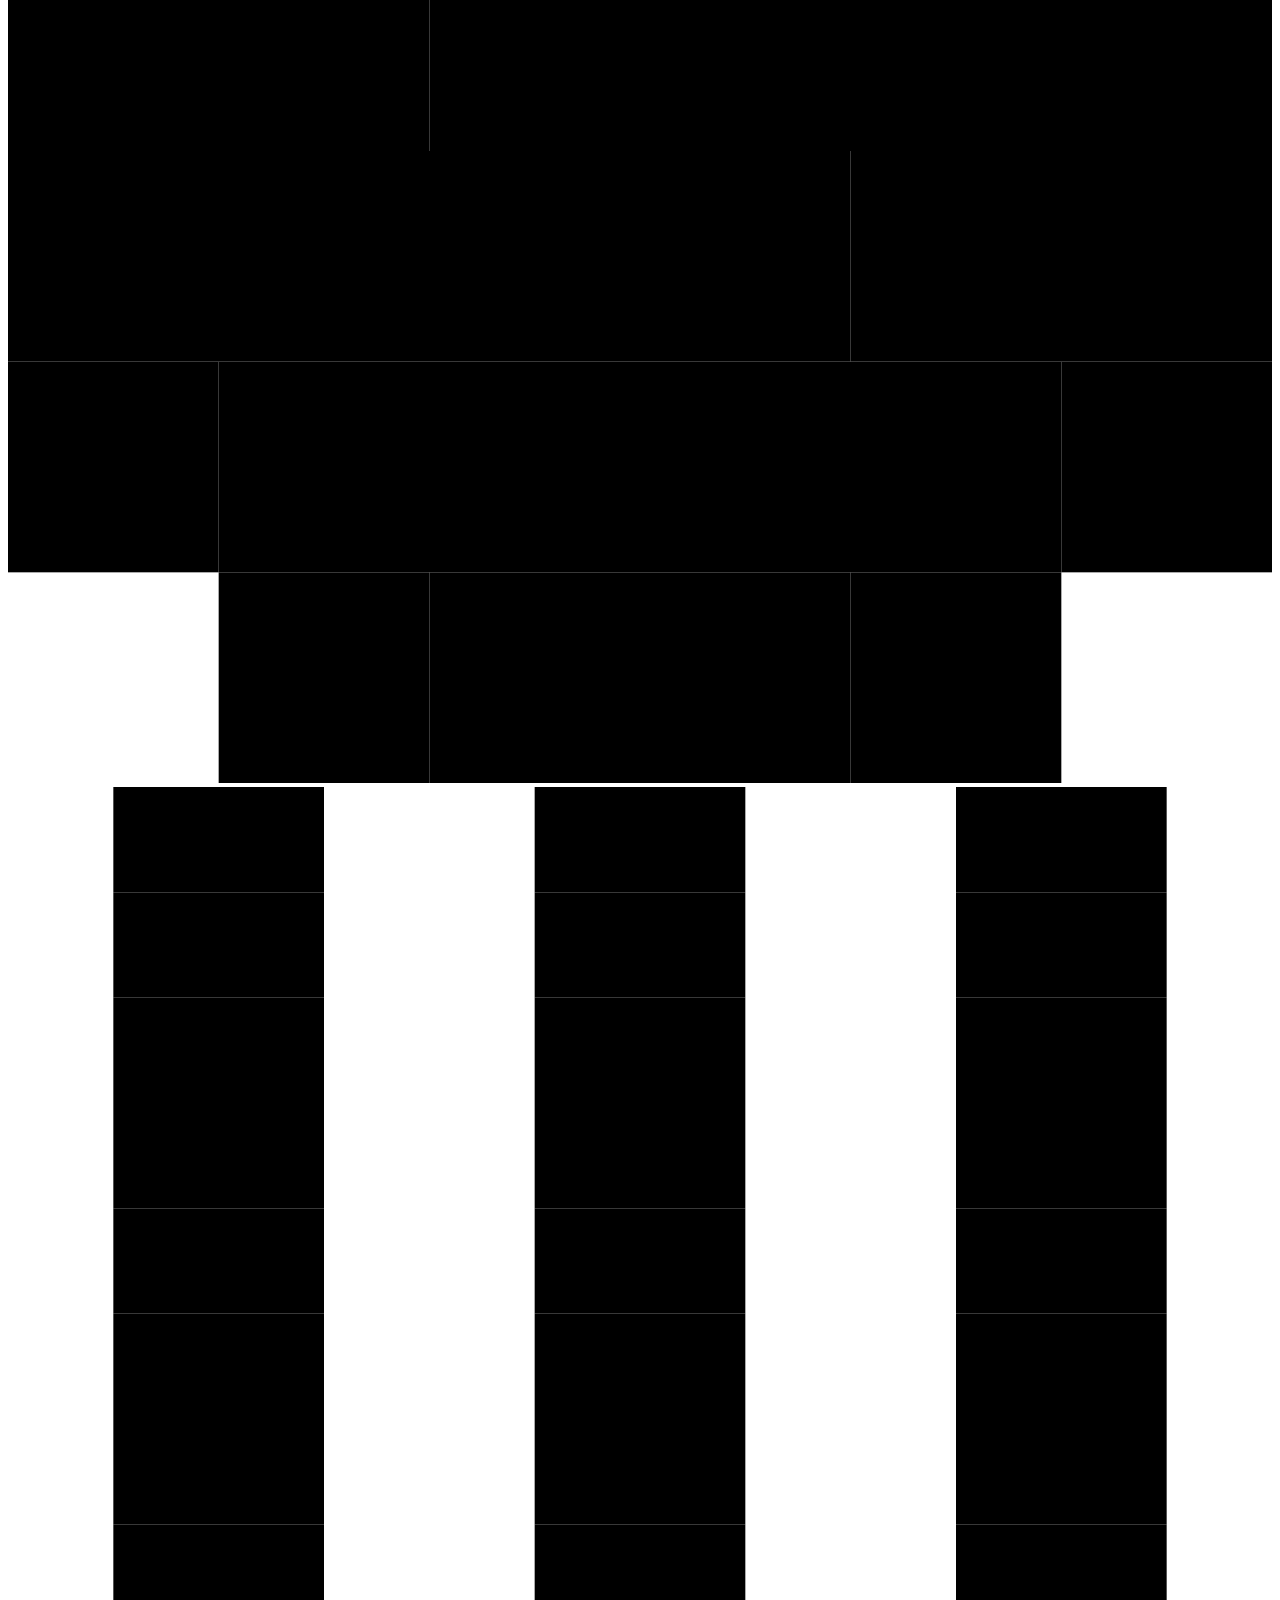
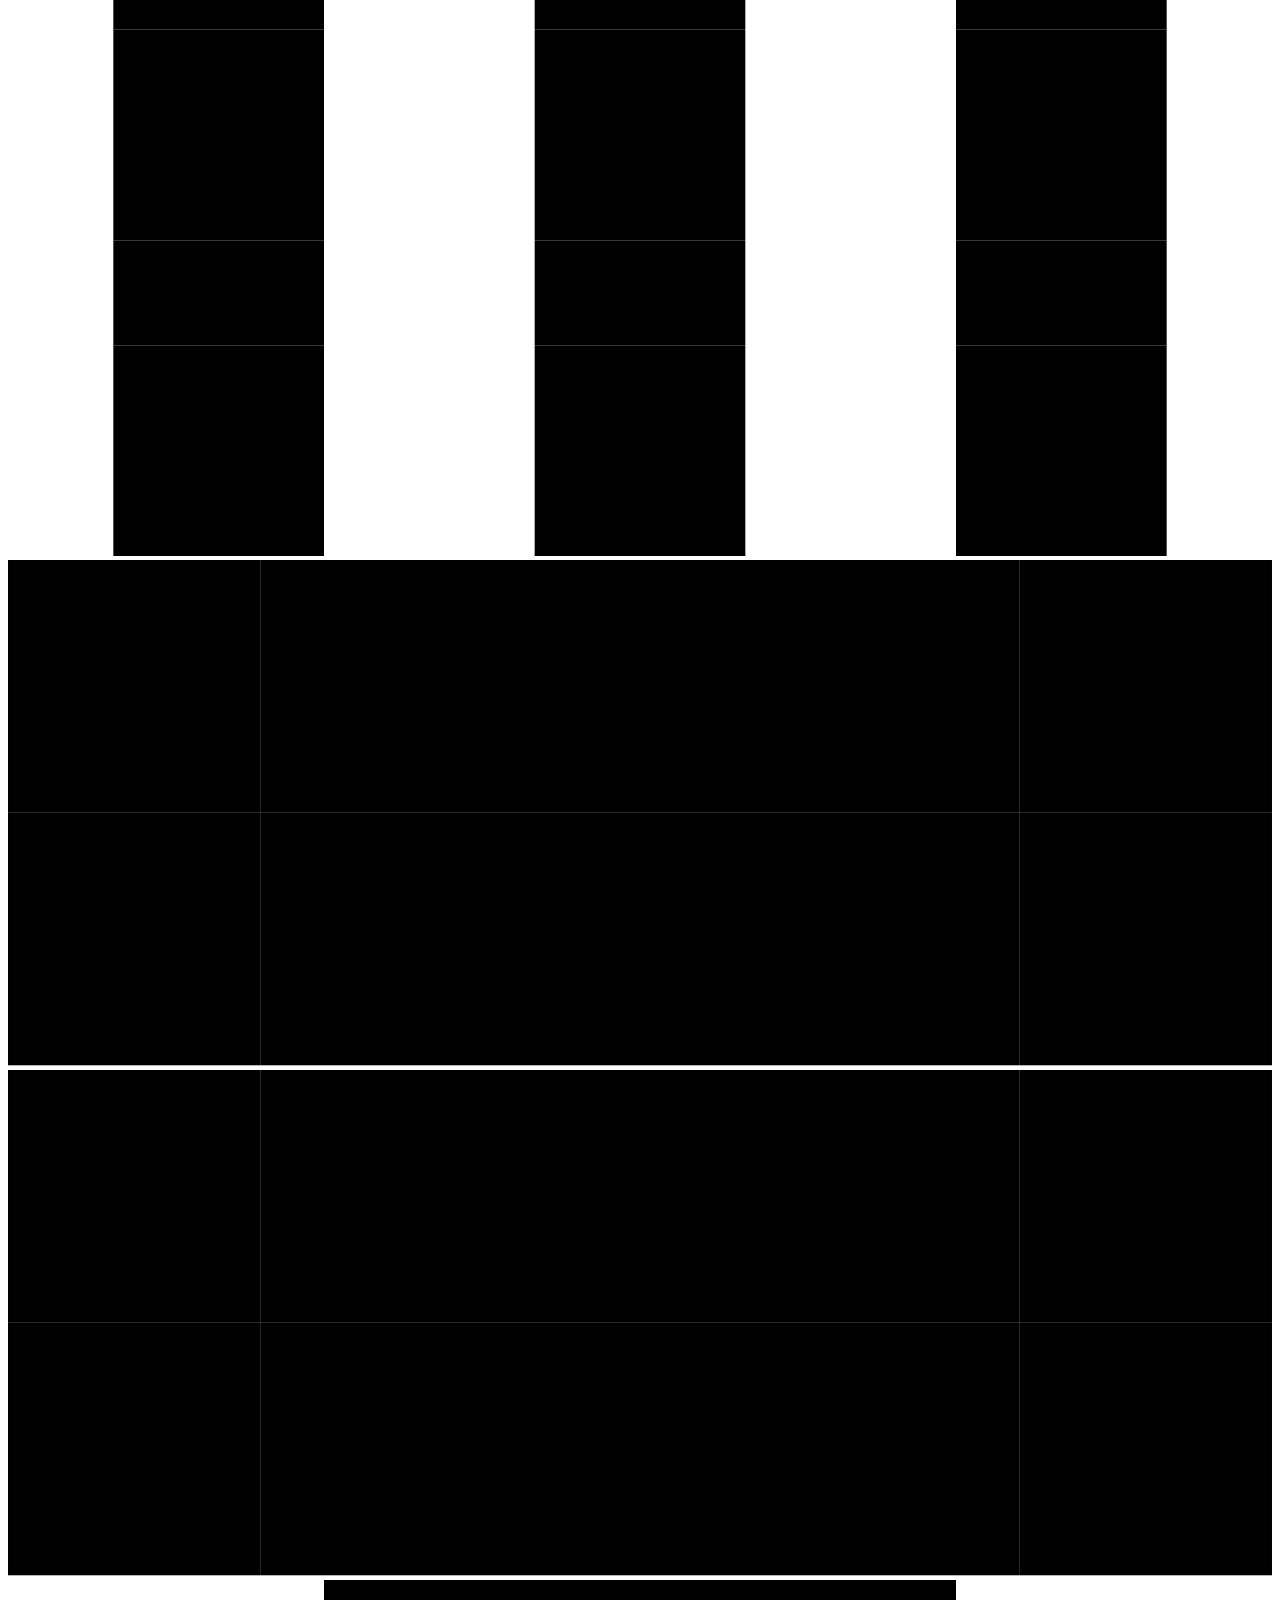
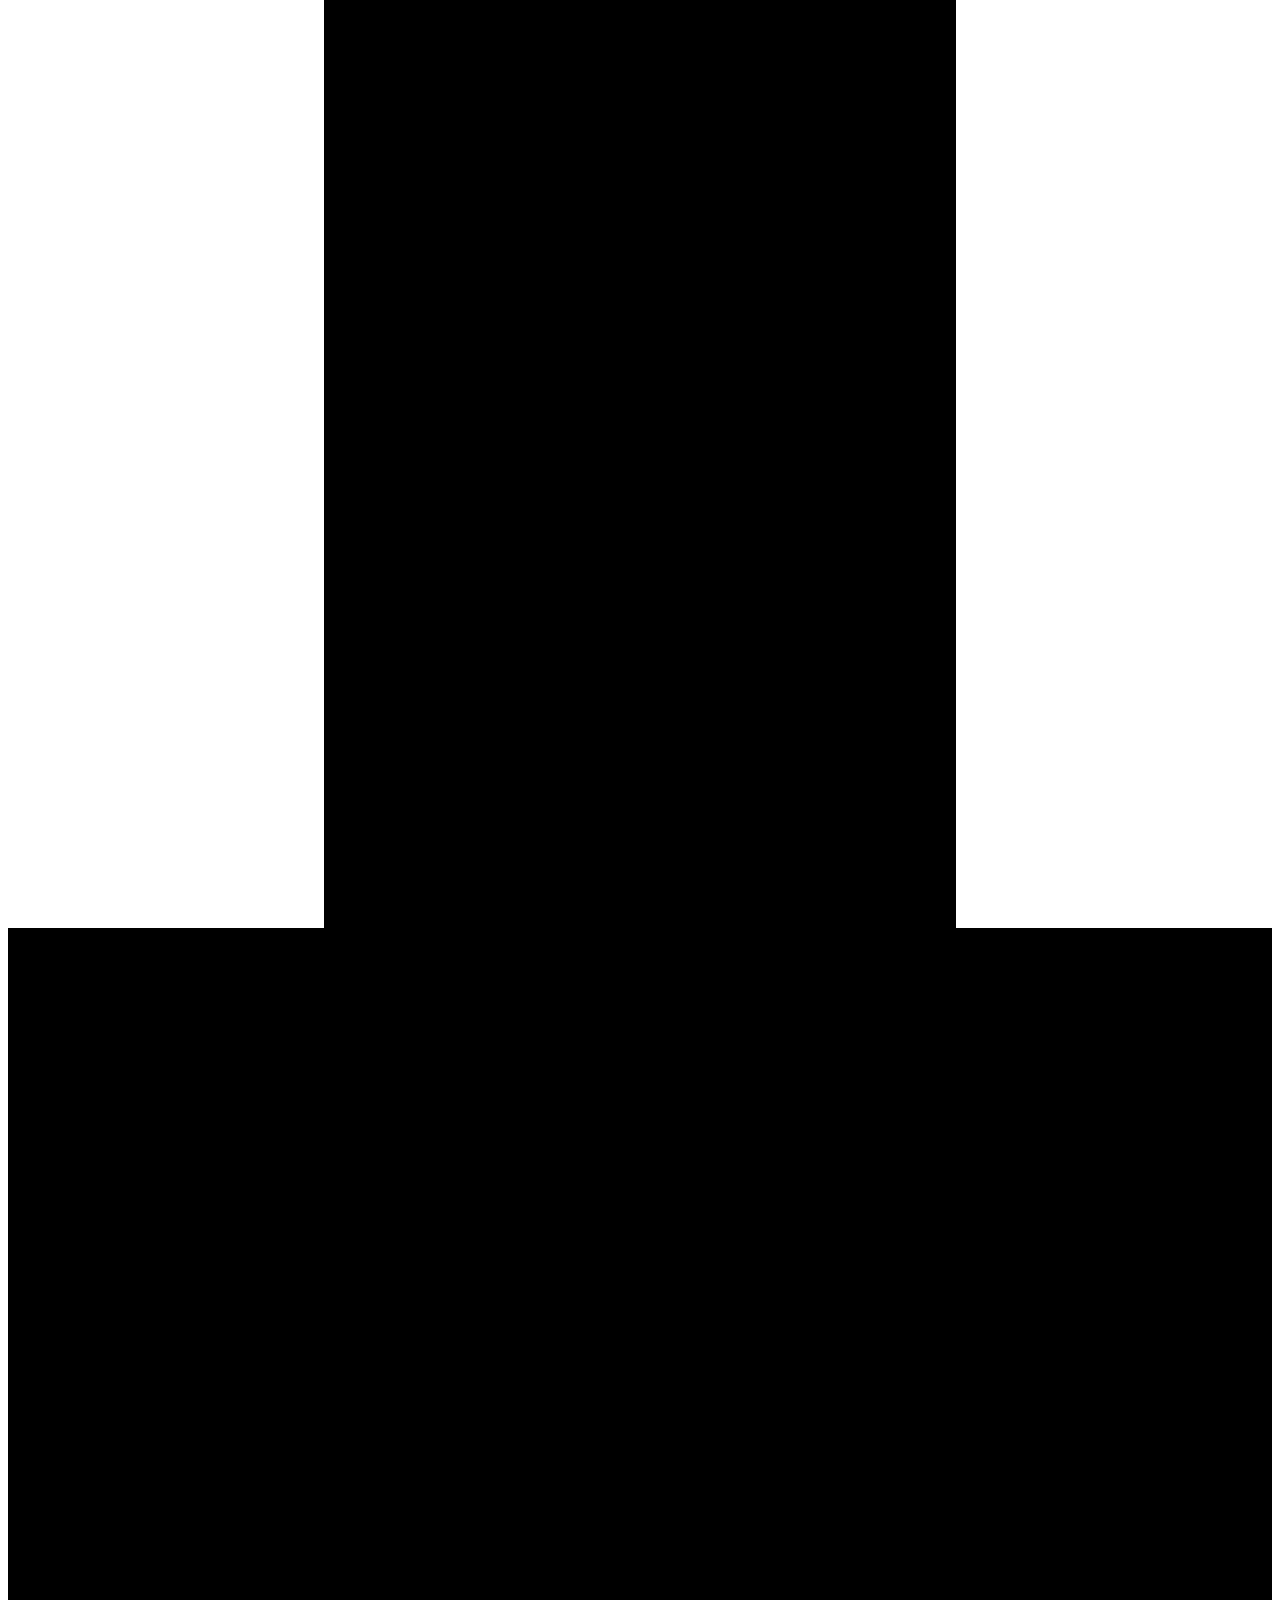
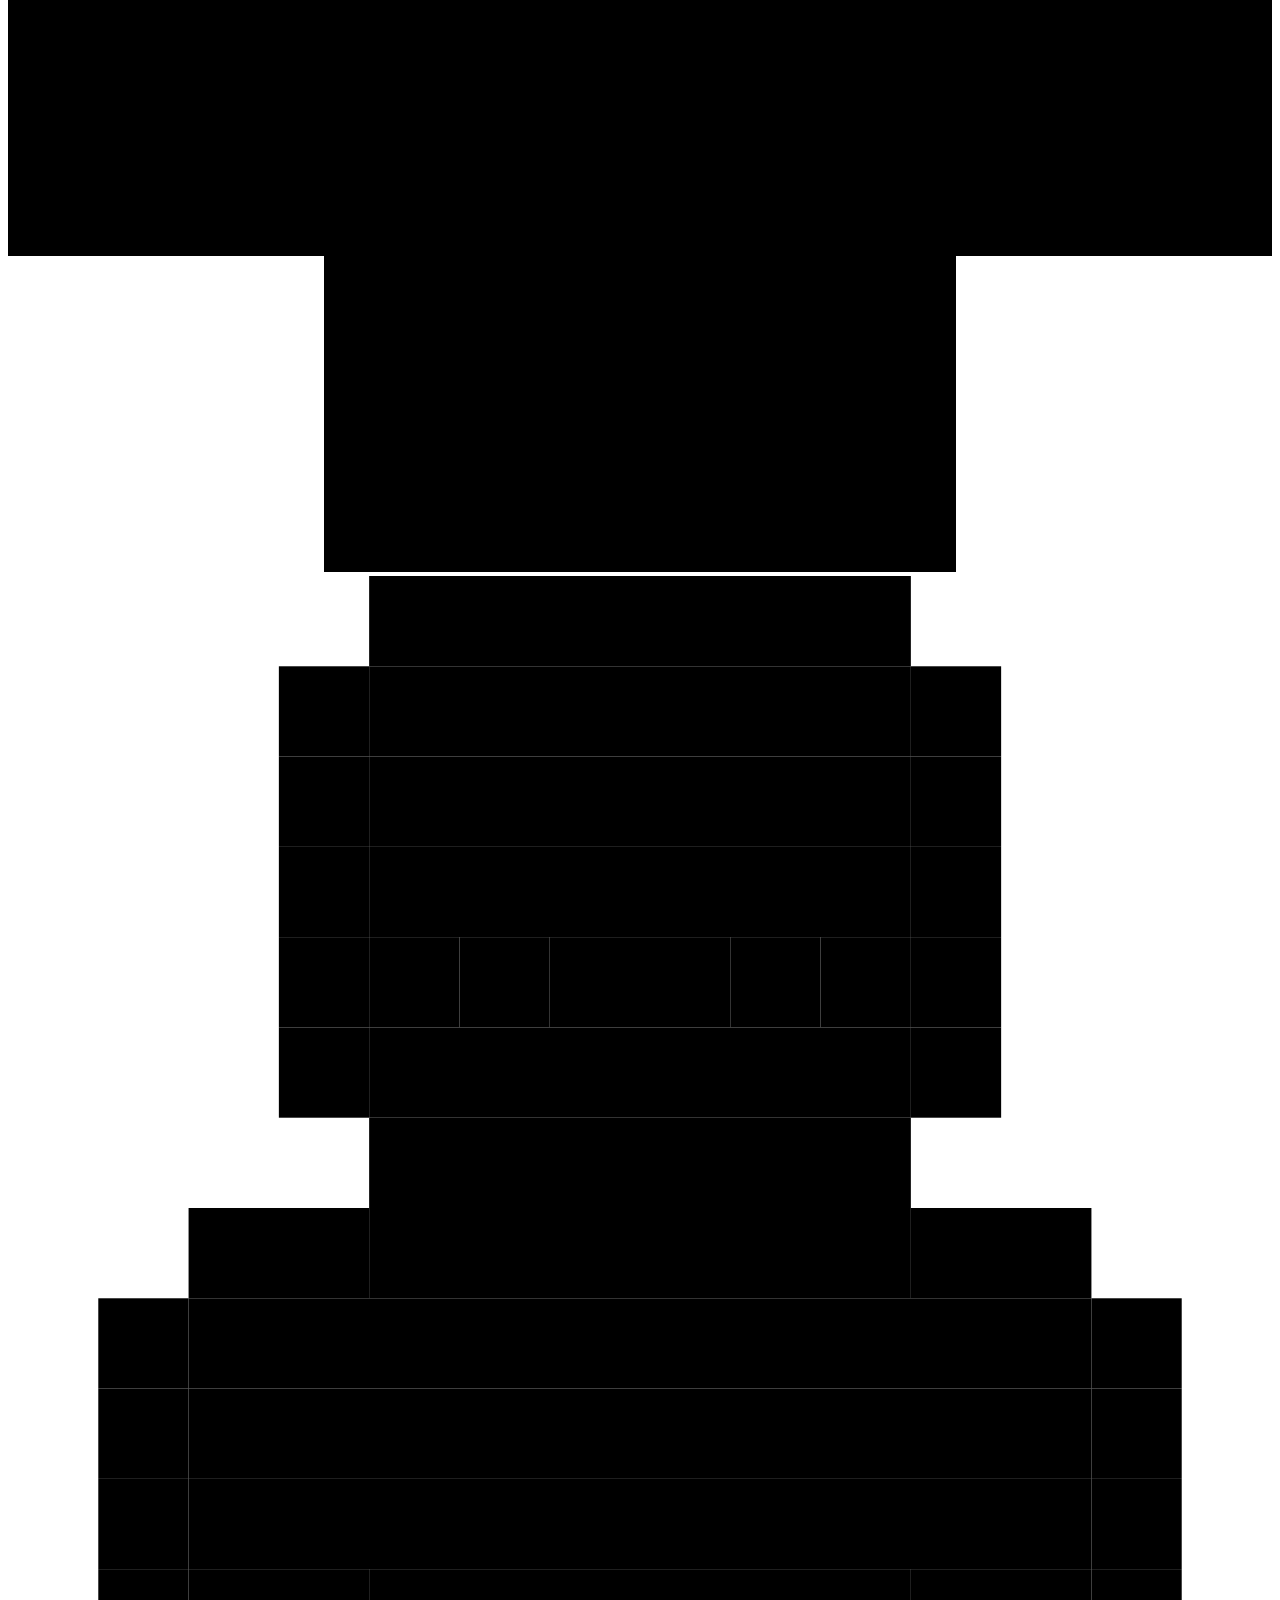
==== commit 2ad28c95: "Rebuild the home page in a light, Apple-style register The previous page leaned on cream and forest " ====
--- a/app/static/home.html
+++ b/app/static/home.html
@@ -20,7 +20,7 @@
   </script>
   <link rel="preconnect" href="https://fonts.googleapis.com">
   <link rel="preconnect" href="https://fonts.gstatic.com" crossorigin>
-  <link rel="stylesheet" href="https://fonts.googleapis.com/css2?family=Playfair+Display:ital,wght@0,500;0,600;1,500&family=Poppins:wght@400;500;600&display=swap">
+  <link rel="stylesheet" href="https://fonts.googleapis.com/css2?family=Inter:wght@400;500;600;700&family=JetBrains+Mono:wght@400;500&display=swap">
   <link rel="stylesheet" href="/static/styles.css">
 </head>
 <body class="home">
@@ -52,36 +52,41 @@
     <!-- 1. what this is: the footage runs full bleed, the words sit on it -->
     <section class="hero">
       <div class="hero-frame">
-        <video id="hero-clip" class="hero-video" muted loop playsinline preload="auto" aria-hidden="true"></video>
-        <div class="hero-scrim" aria-hidden="true"></div>
-
-        <!-- the read-out, as a tracking monitor would show it -->
-        <div class="hero-hud" aria-hidden="true">
-          <div class="hud-row">
-            <span class="hud-tag"><i class="hud-rec"></i>Tracking</span>
-            <span class="hud-fps">30 FPS</span>
-          </div>
+        <div class="hero-copy">
+          <p class="eyebrow eyebrow-media">Pose-based batting analysis</p>
+          <h1 class="hero-title">Every delivery <em>tells you something.</em></h1>
+          <p class="hero-sub">Play one clip. CricLens picks out the striker, follows every joint through the
+            stroke, and turns the movement into a shot, a score and a coaching note &mdash; all on your own machine.</p>
+          <div class="hero-actions">
+            <a class="btn btn-lg btn-primary" href="/analyze">Analyse a clip
+              <span class="btn-arrow"><svg viewBox="0 0 24 24" aria-hidden="true"><path d="M7 17 17 7M9 7h8v8"/></svg></span></a>
+            <a class="btn btn-lg btn-ghost" href="#predict">See what it does
+              <span class="btn-arrow"><svg viewBox="0 0 24 24" aria-hidden="true"><path d="M12 5v14M6 13l6 6 6-6"/></svg></span></a>
+          </div>
+        </div>
+
+        <!-- the montage, framed like a product shot -->
+        <div class="hero-media">
+          <div class="hero-shot">
+            <video id="hero-clip" class="hero-video" muted loop playsinline preload="auto" aria-hidden="true"></video>
+            <div class="hero-scrim" aria-hidden="true"></div>
+            <div class="hero-hud" aria-hidden="true">
+              <div class="hud-row">
+                <span class="hud-tag"><i class="hud-rec"></i>Tracking</span>
+                <span class="hud-fps">30 FPS</span>
+              </div>
+              </div>
+          </div>
+          <!-- readouts sit under the frame, not over it: the montage crossfades clips whose own
+               broadcast scoreboards sit at different heights, so nothing can safely overlay them -->
           <div class="hud-chips">
             <span class="chip"><b>Shot</b><span class="mono">Drive</span></span>
+            <span class="chip"><b>Confidence</b><span class="mono">94.2%</span></span>
             <span class="chip"><b>Stride</b><span class="mono">1.12 m</span></span>
             <span class="chip"><b>Hand speed</b><span class="mono">14.5 m/s</span></span>
           </div>
         </div>
-
-        <div class="hero-copy">
-          <p class="eyebrow eyebrow-media">Pose-based batting analysis</p>
-          <h1 class="hero-title">Every delivery<br><em>tells you something.</em></h1>
-          <p class="hero-sub">Play one clip. CricLens picks out the striker, follows every joint through the
-            stroke, and turns the movement into a shot, a score and a coaching note.</p>
-          <div class="hero-actions">
-            <a class="btn btn-lg btn-on-media" href="/analyze">Analyse a clip
-              <span class="btn-arrow"><svg viewBox="0 0 24 24" aria-hidden="true"><path d="M7 17 17 7M9 7h8v8"/></svg></span></a>
-            <a class="btn btn-lg btn-glass" href="#predict">See what it does
-              <span class="btn-arrow"><svg viewBox="0 0 24 24" aria-hidden="true"><path d="M12 5v14M6 13l6 6 6-6"/></svg></span></a>
-          </div>
-        </div>
-      </div>
-      <a class="scroll-cue" href="#predict" aria-label="Scroll down"><span></span></a>
+      </div>
     </section>
 
     <!-- 2. the shot -->
@@ -101,7 +106,7 @@
           <li><button type="button" class="shot" data-shot="lofted"><b>Lofted</b><span class="shot-cue" aria-hidden="true"></span></button></li>
           <li><button type="button" class="shot" data-shot="scoop"><b>Scoop</b><span class="shot-cue" aria-hidden="true"></span></button></li>
         </ul>
-        <p class="shots-hint small muted">Pick one to watch a held-out clip of that stroke.</p>
+        <p class="shots-hint">Pick one to watch a held-out clip of that stroke.</p>
       </div>
     </section>
 
@@ -139,7 +144,7 @@
               <svg class="px np-batter" viewBox="0 0 14 19"><use href="#px-batter"/></svg>
             </div>
             <div class="net-controls">
-              <button class="btn btn-sm net-go" id="net-go" type="button">
+              <button class="btn btn-sm btn-primary net-go" id="net-go" type="button">
                 <span id="net-go-label">Bowl</span>
                 <span class="btn-arrow"><svg viewBox="0 0 24 24" aria-hidden="true"><path d="M5 12h14M13 6l6 6-6 6"/></svg></span>
               </button>
@@ -156,8 +161,8 @@
         <div>
           <p class="eyebrow">Finally</p>
           <h2 class="stage-title">What do you work on?</h2>
-          <p class="stage-sub">The measurements are handed to a language model running on this machine, which
-            writes them up the way a coach would &mdash; what held up, what to work on, and a drill to go away with.</p>
+          <p class="stage-sub">The measurements are written up the way a coach would put them &mdash;
+            what held up, what to work on, and a drill to go away with.</p>
           <a class="btn btn-primary btn-lg" href="/analyze">Try it on a clip
             <span class="btn-arrow"><svg viewBox="0 0 24 24" aria-hidden="true"><path d="M7 17 17 7M9 7h8v8"/></svg></span></a>
         </div>
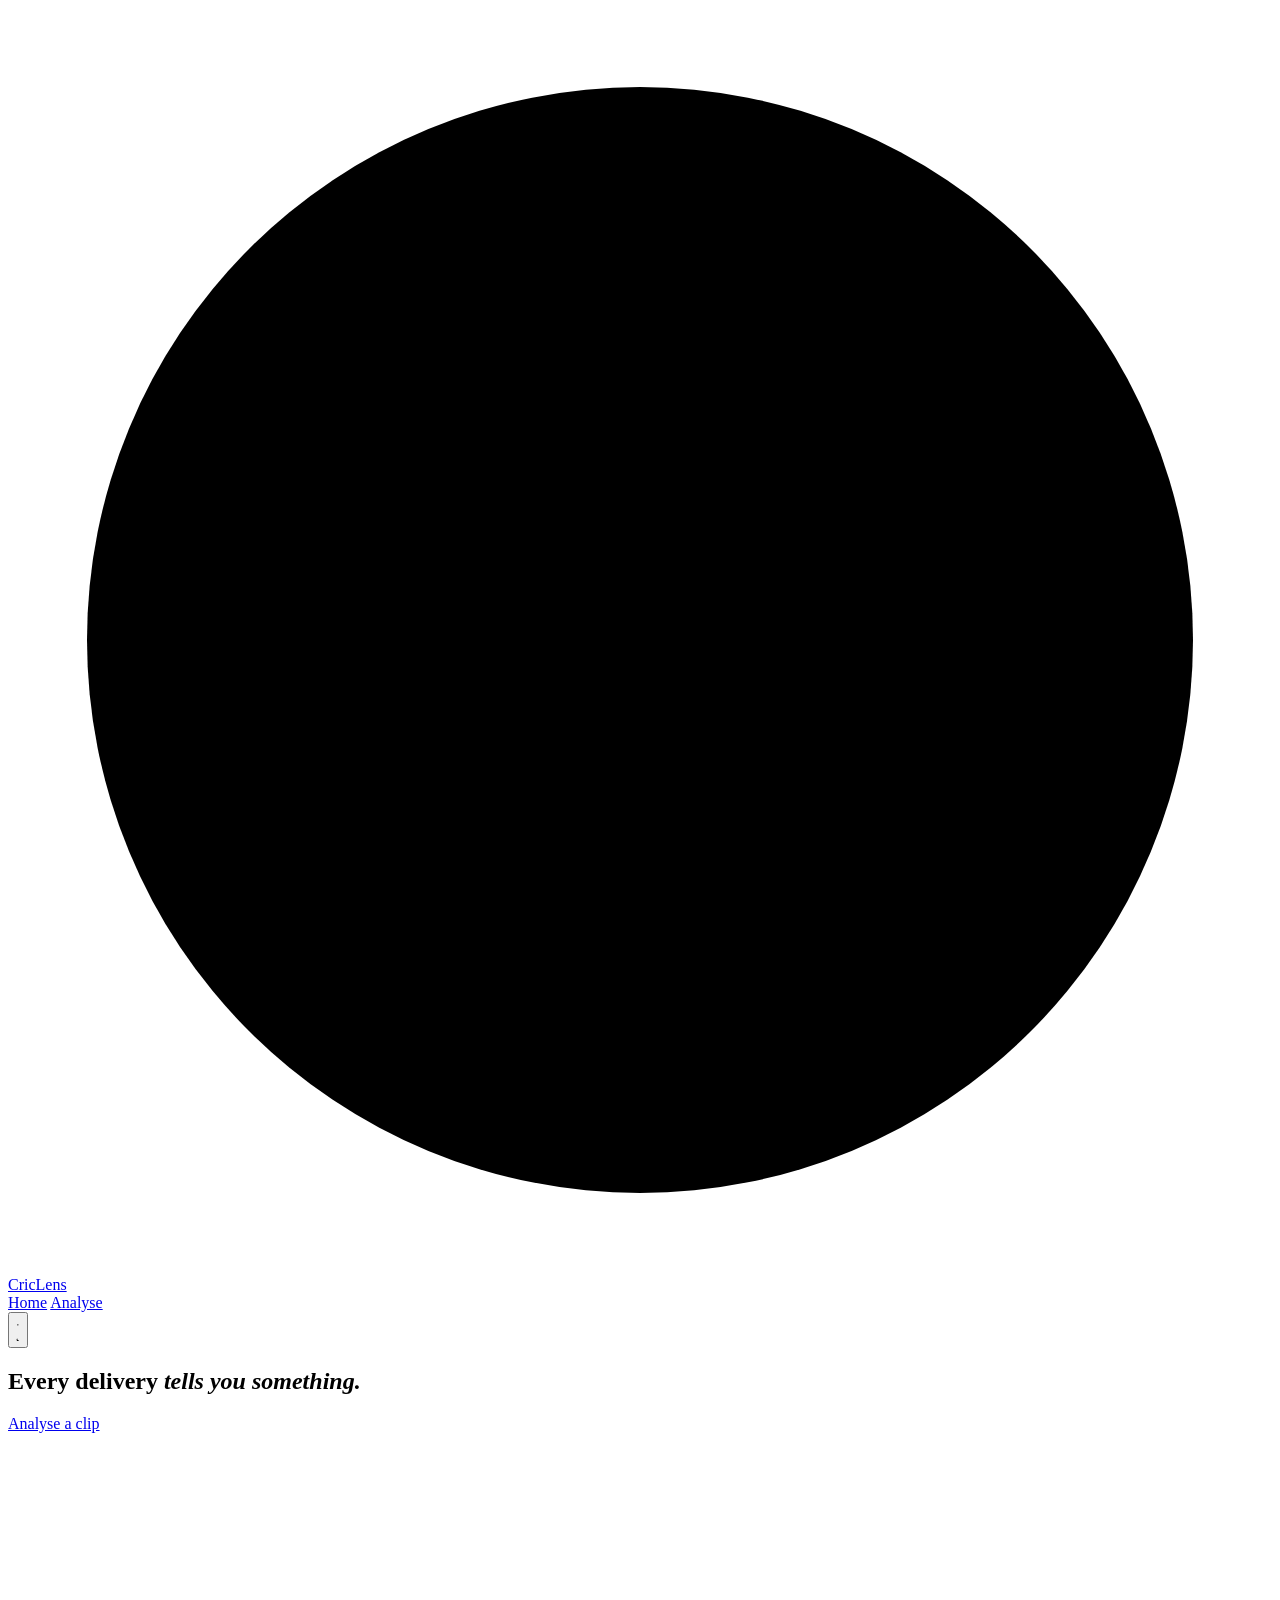
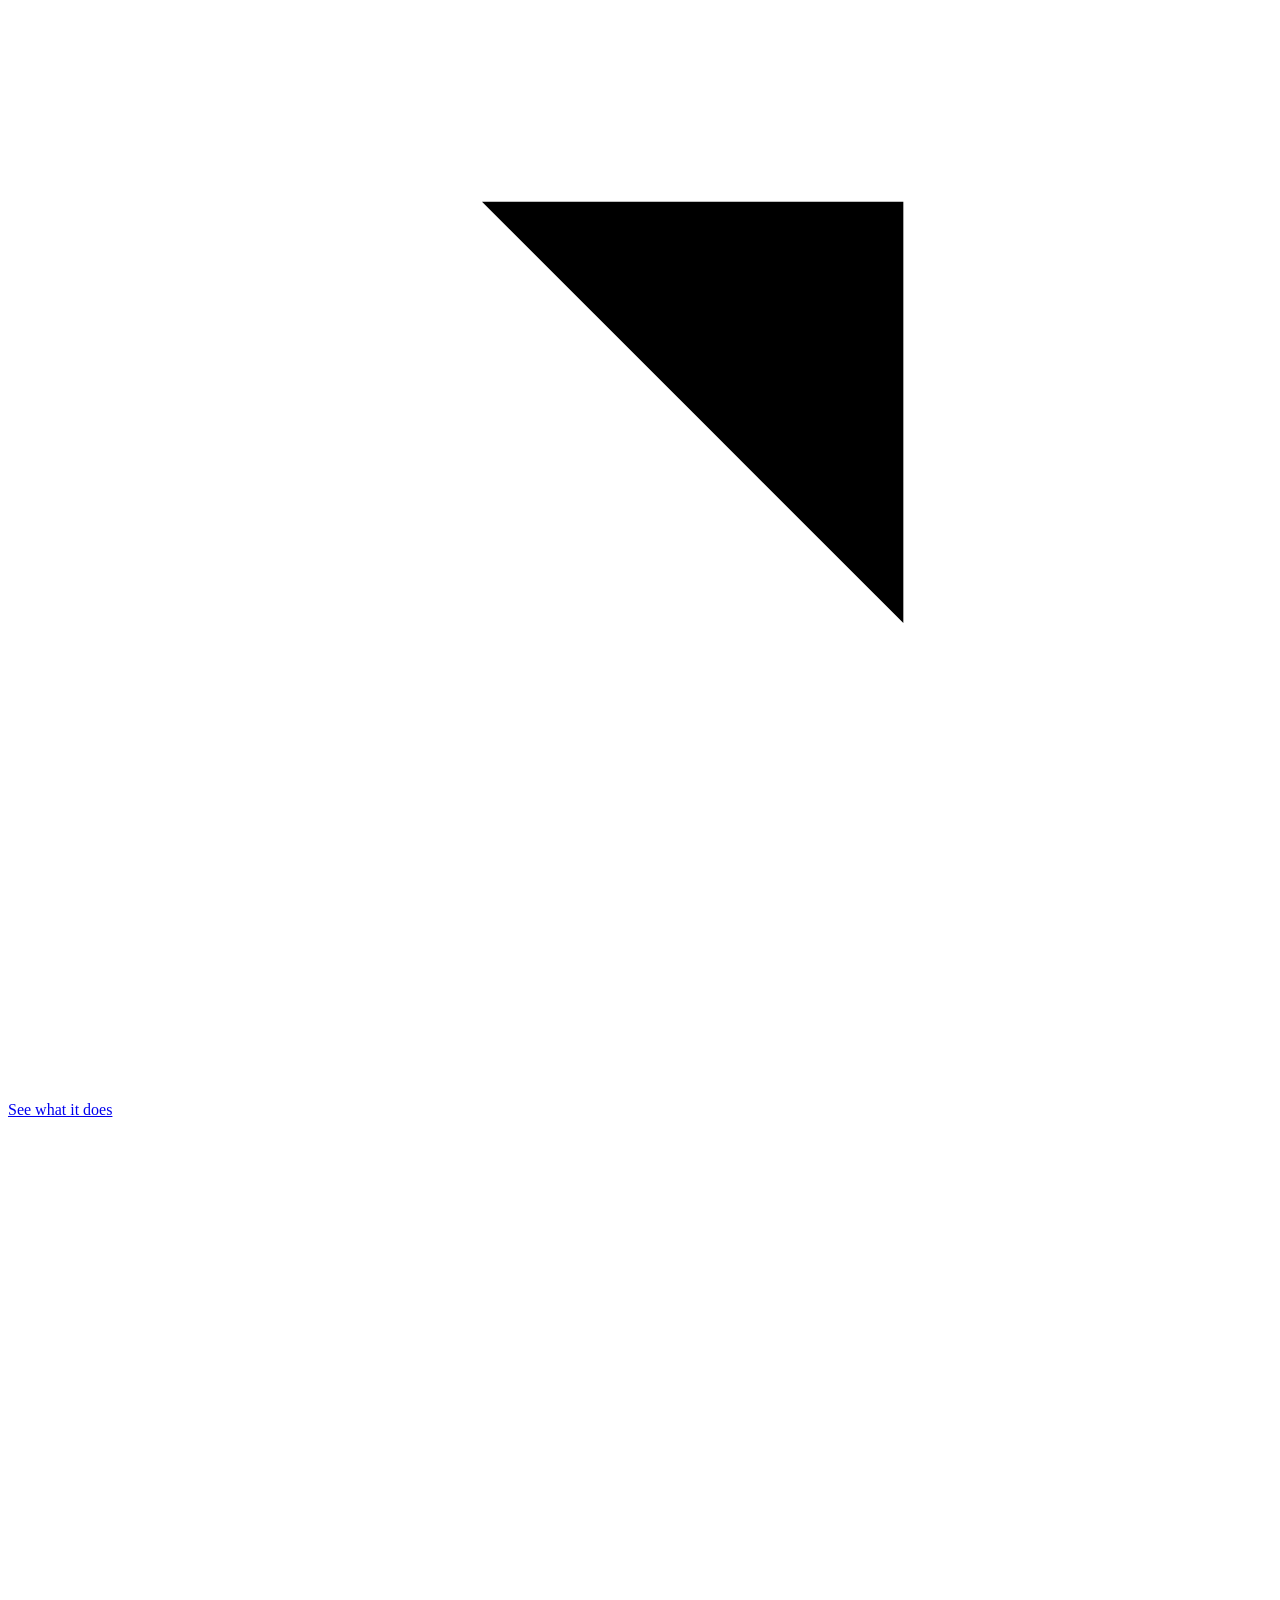
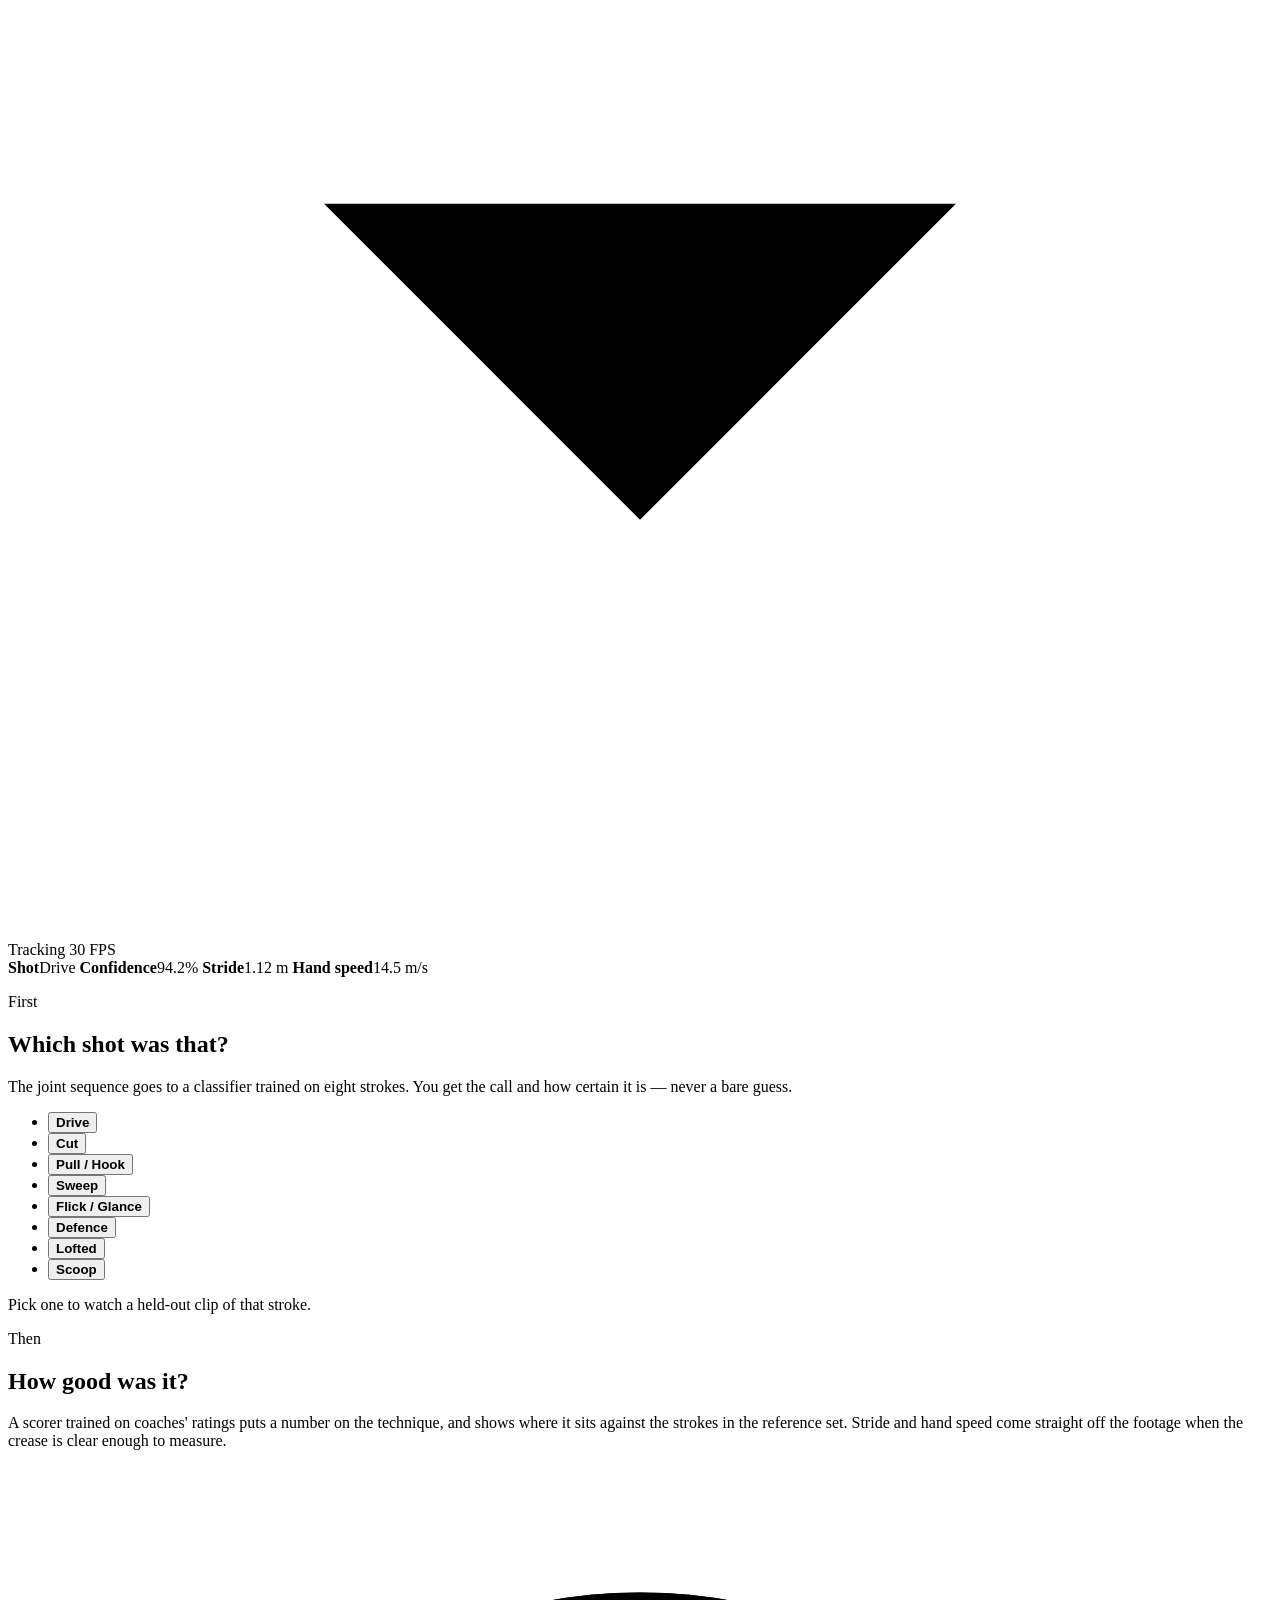
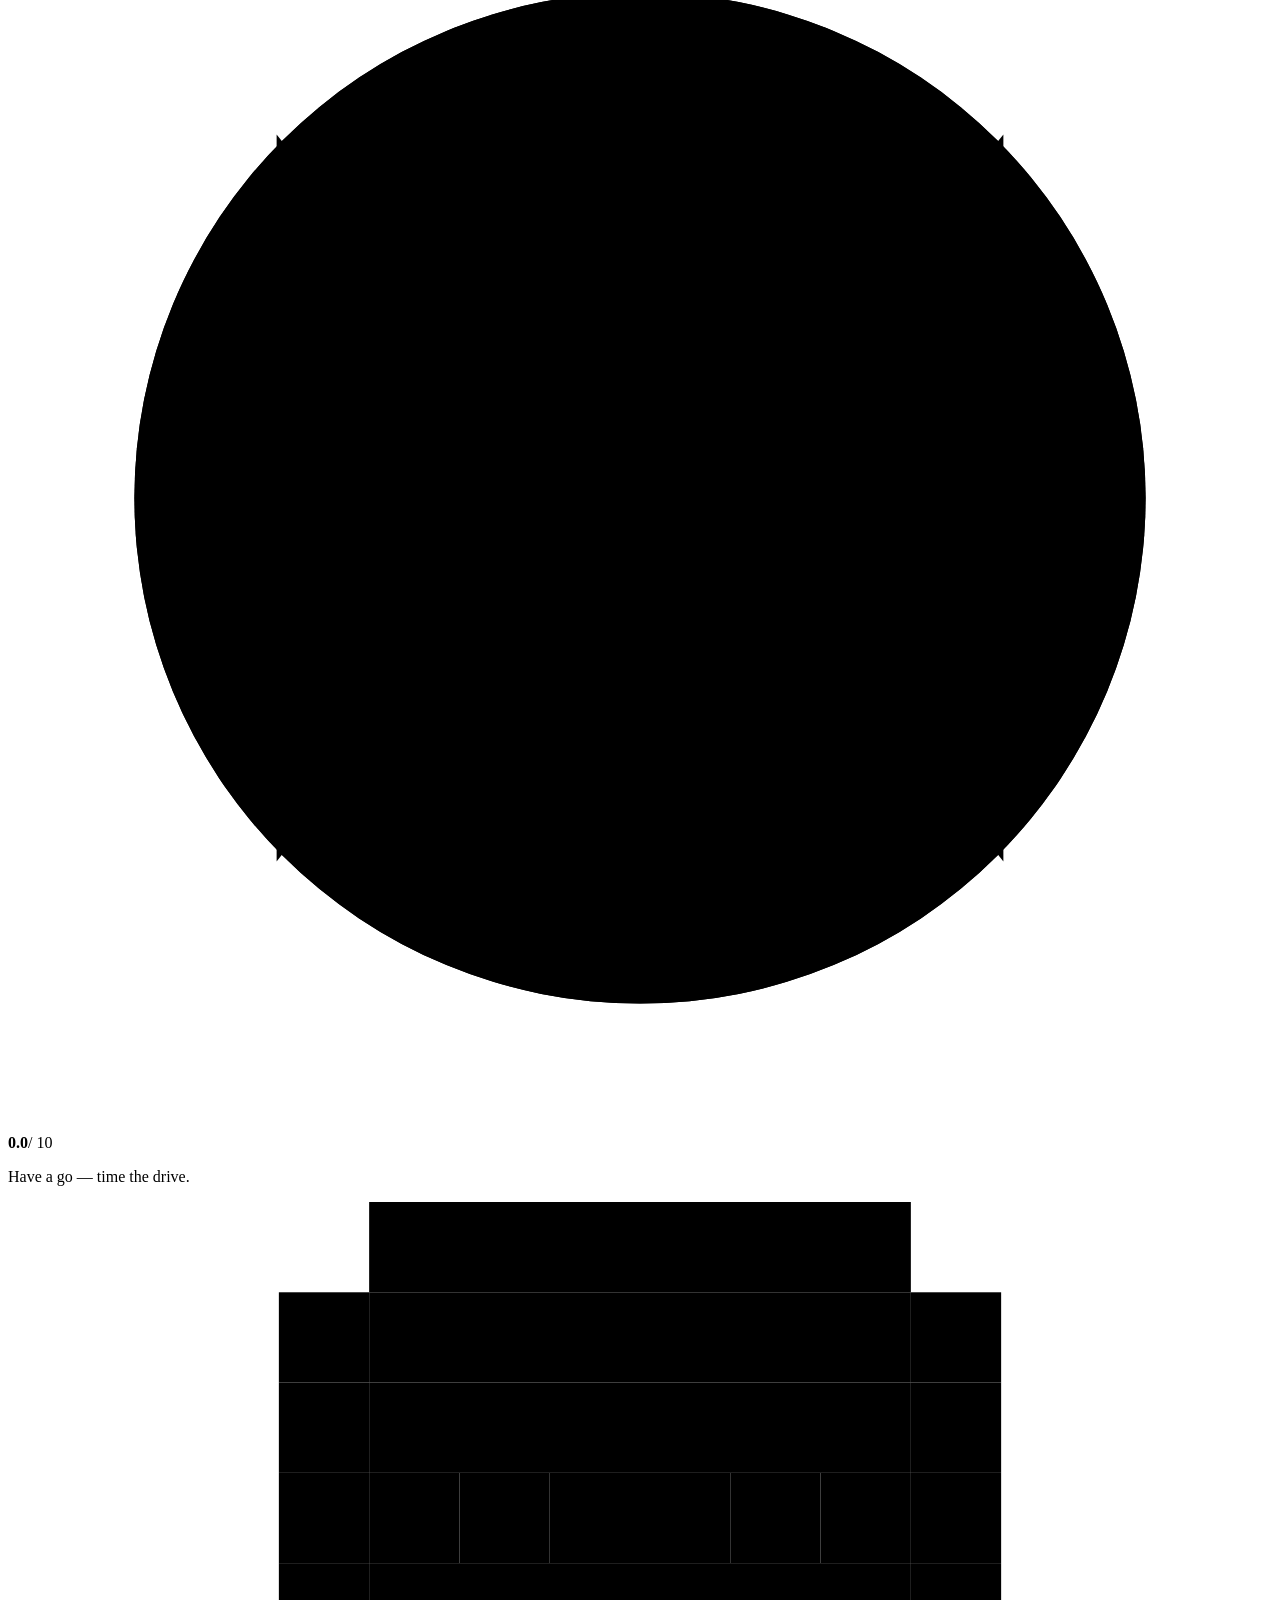
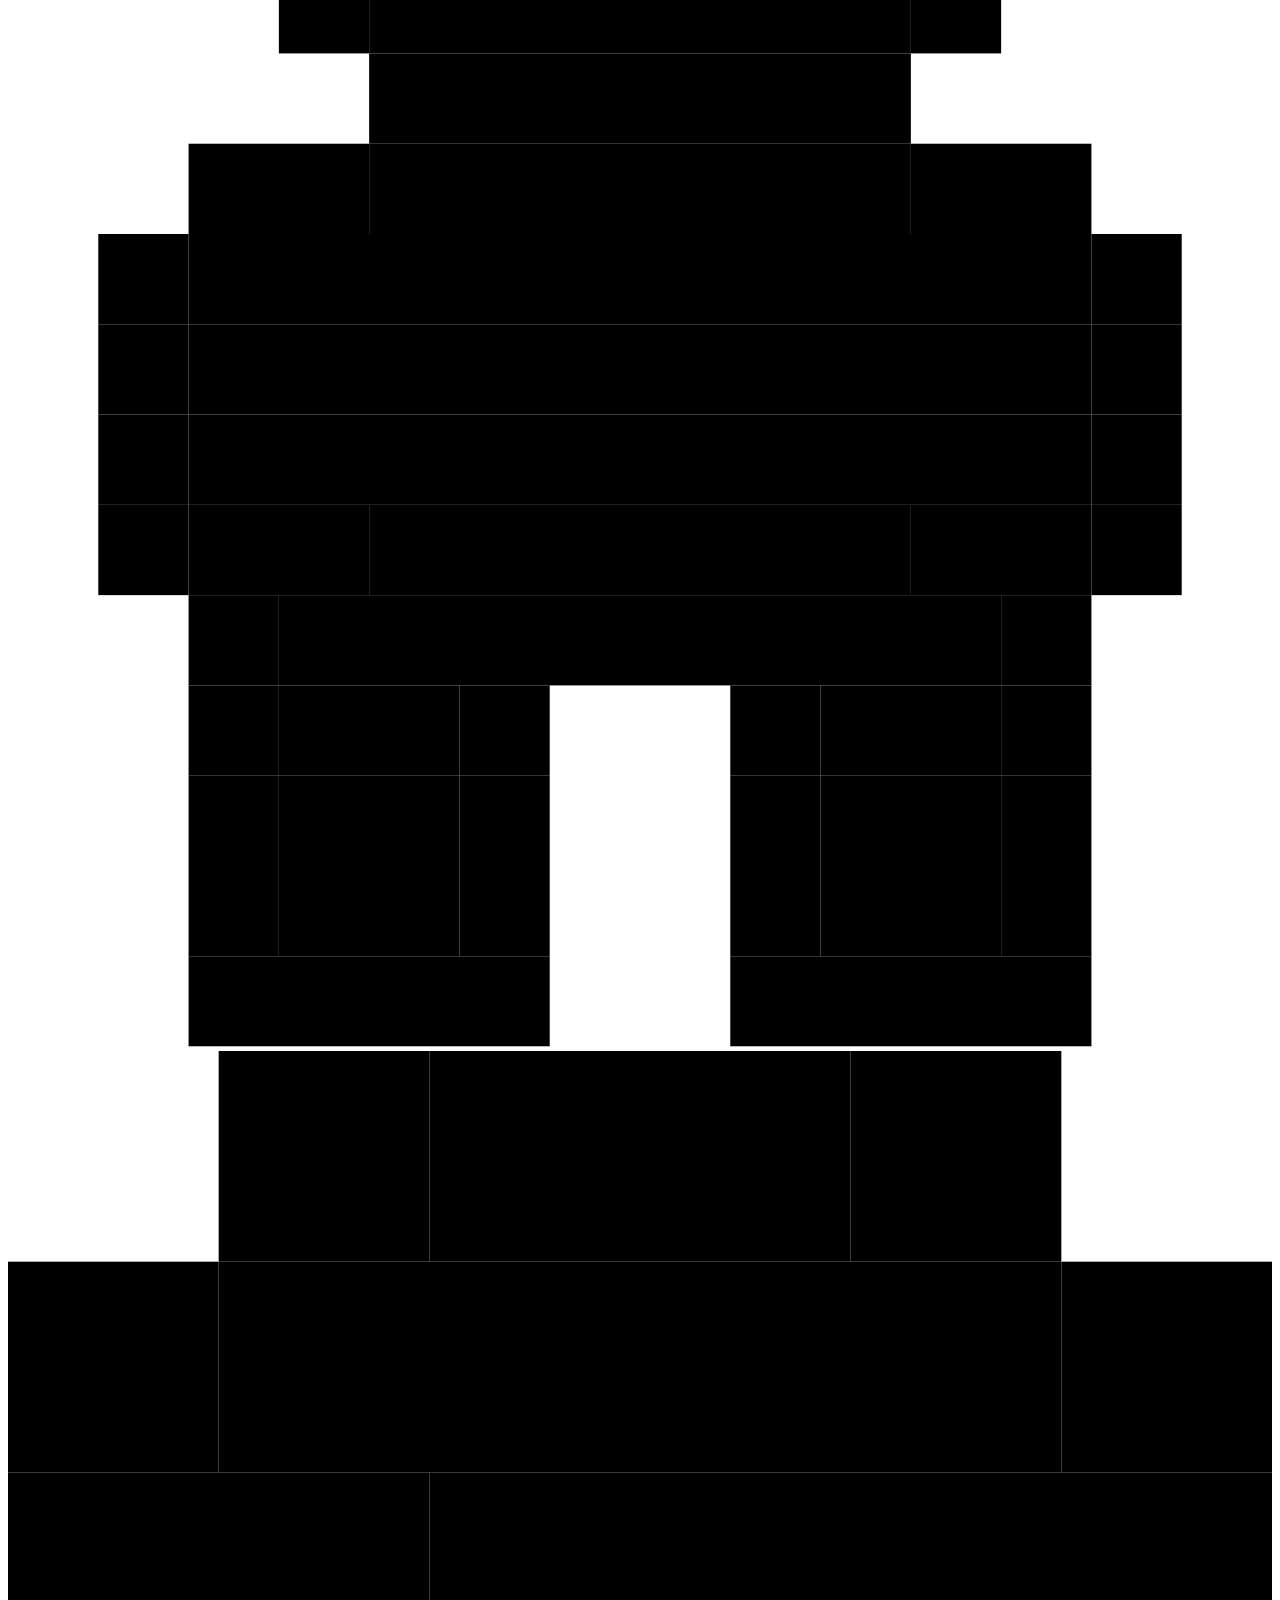
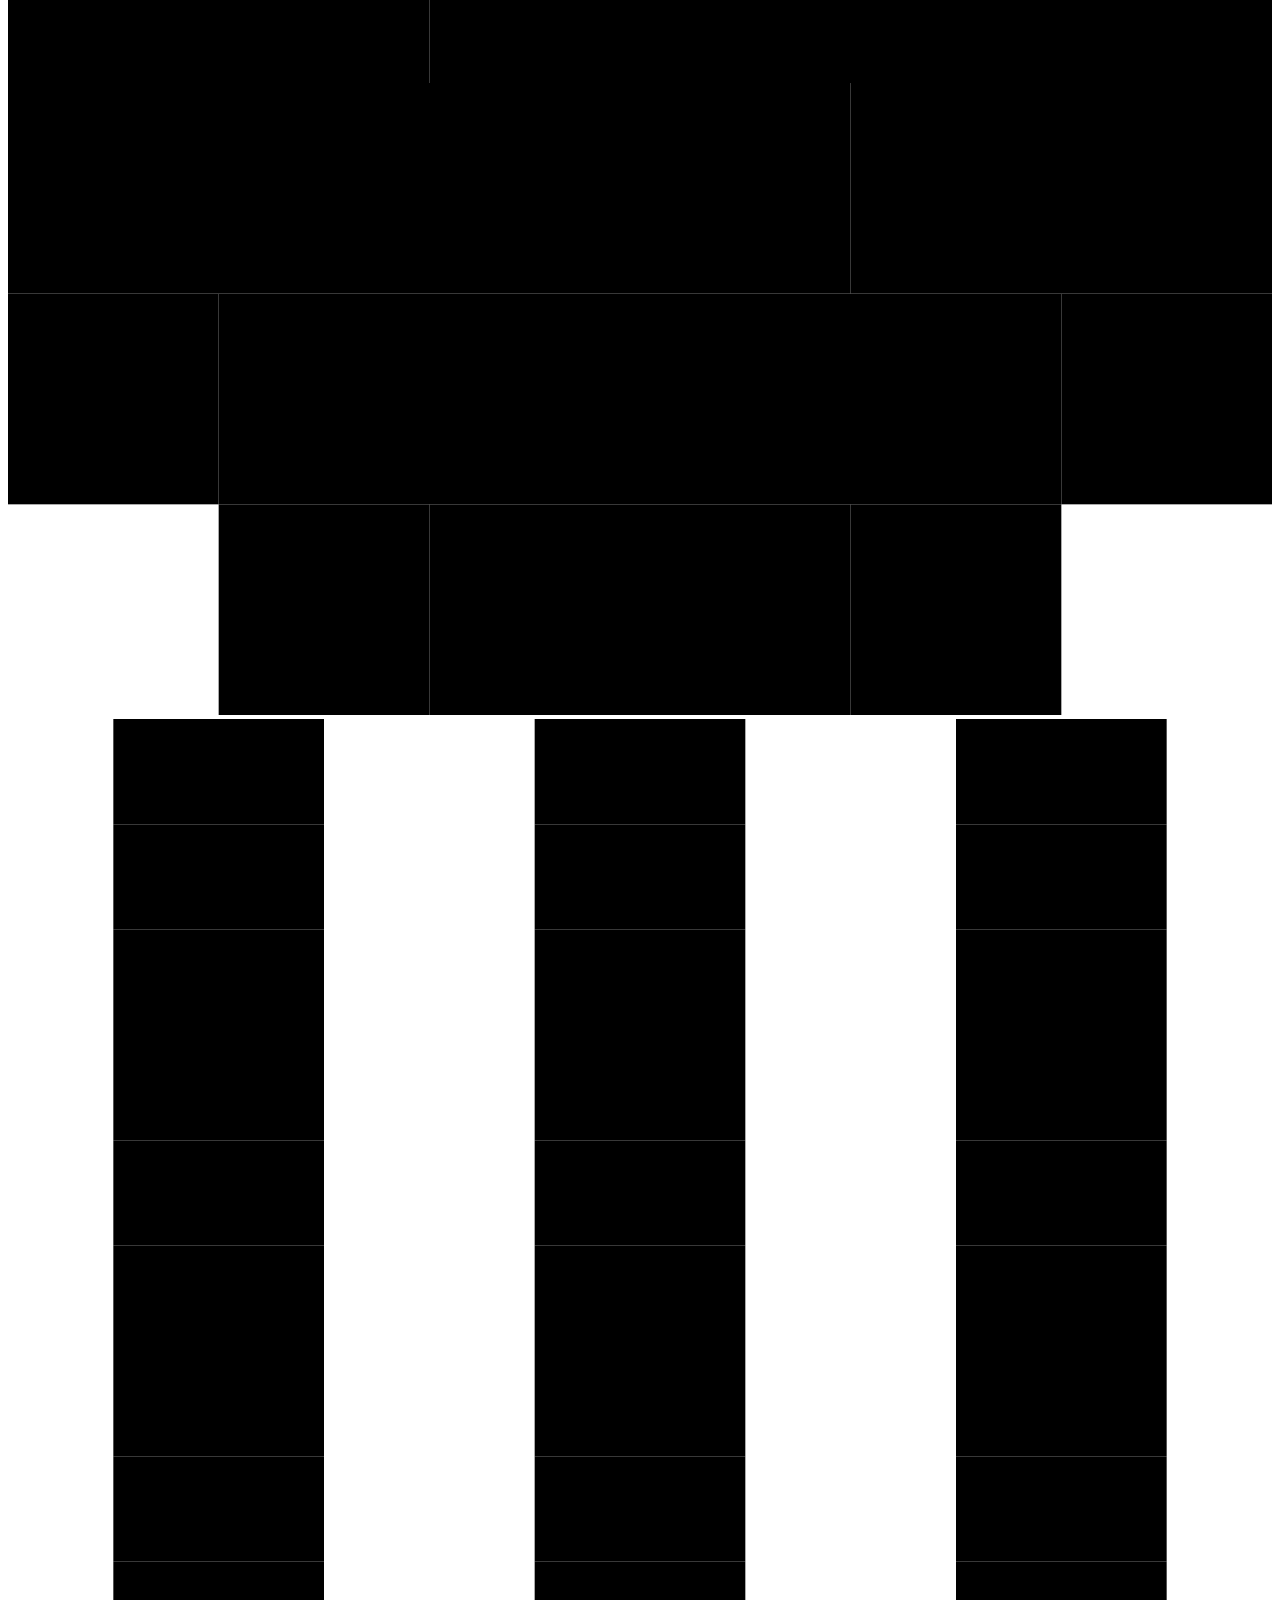
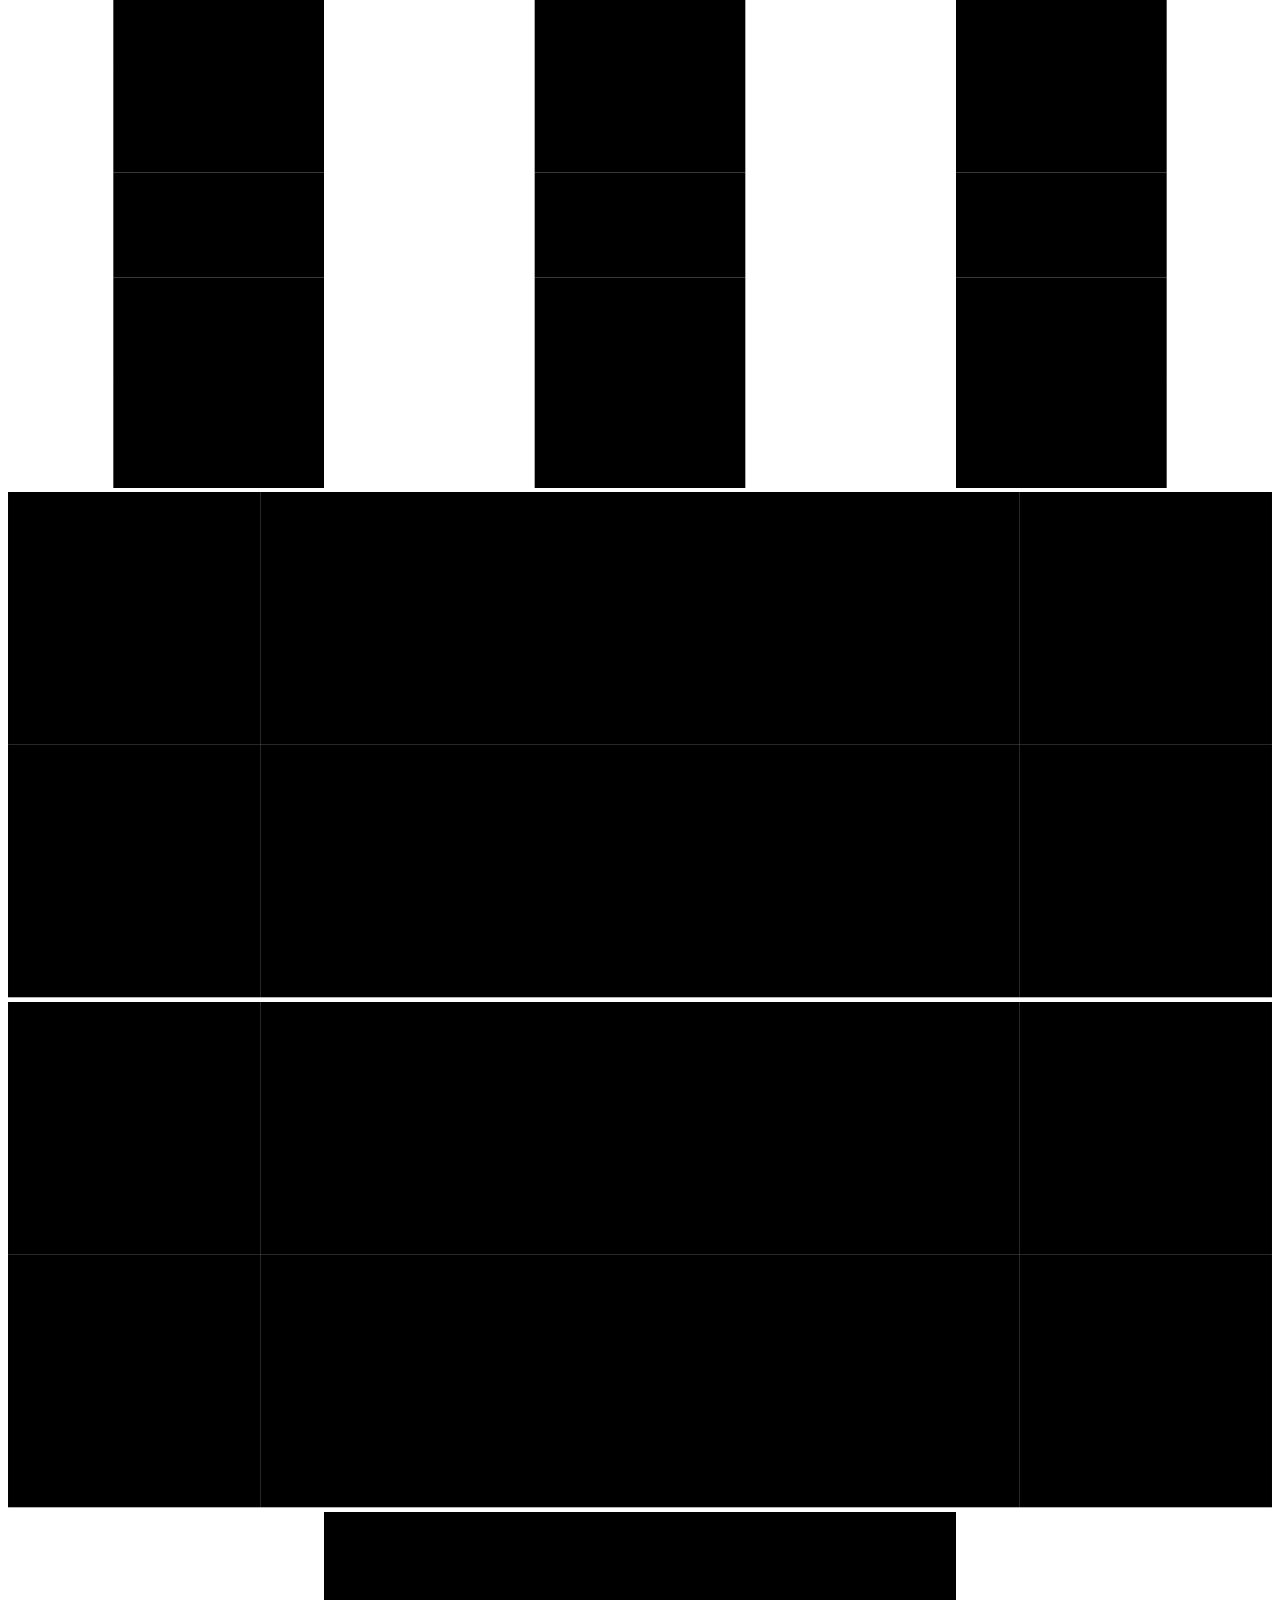
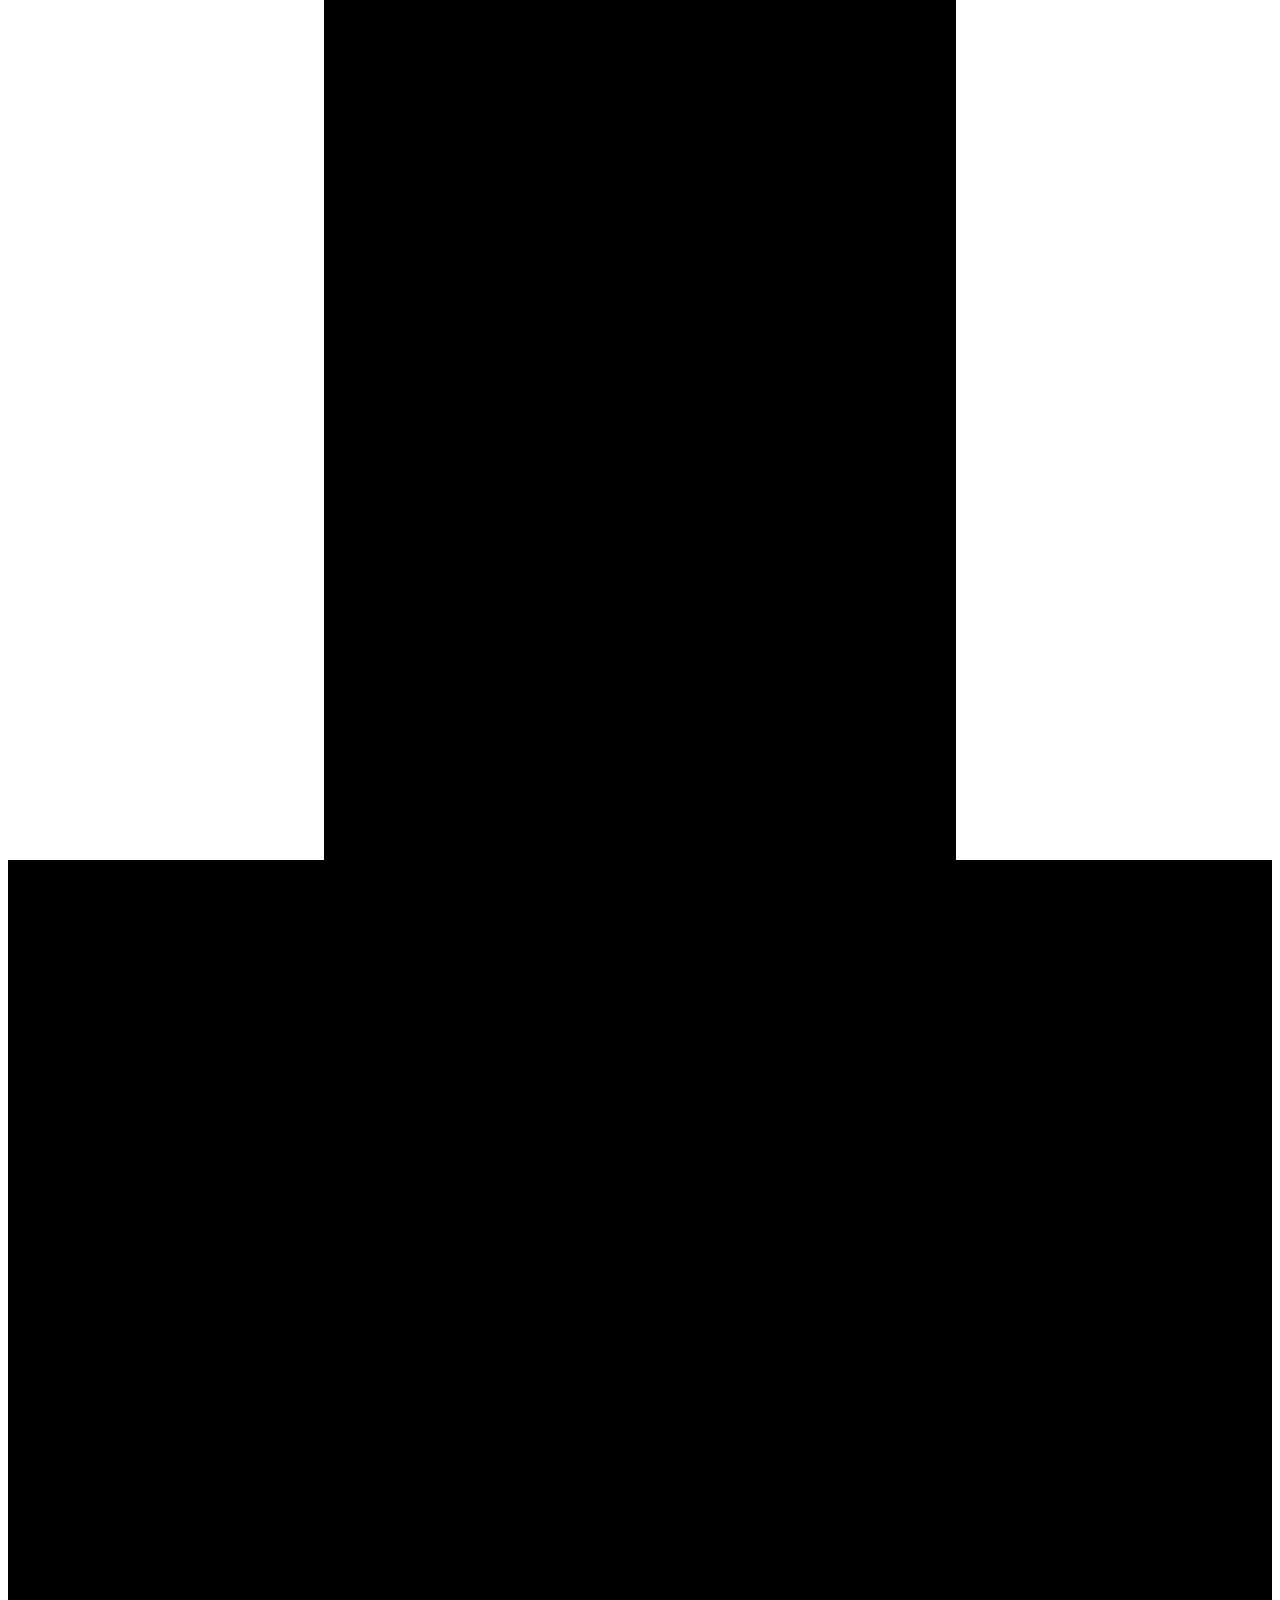
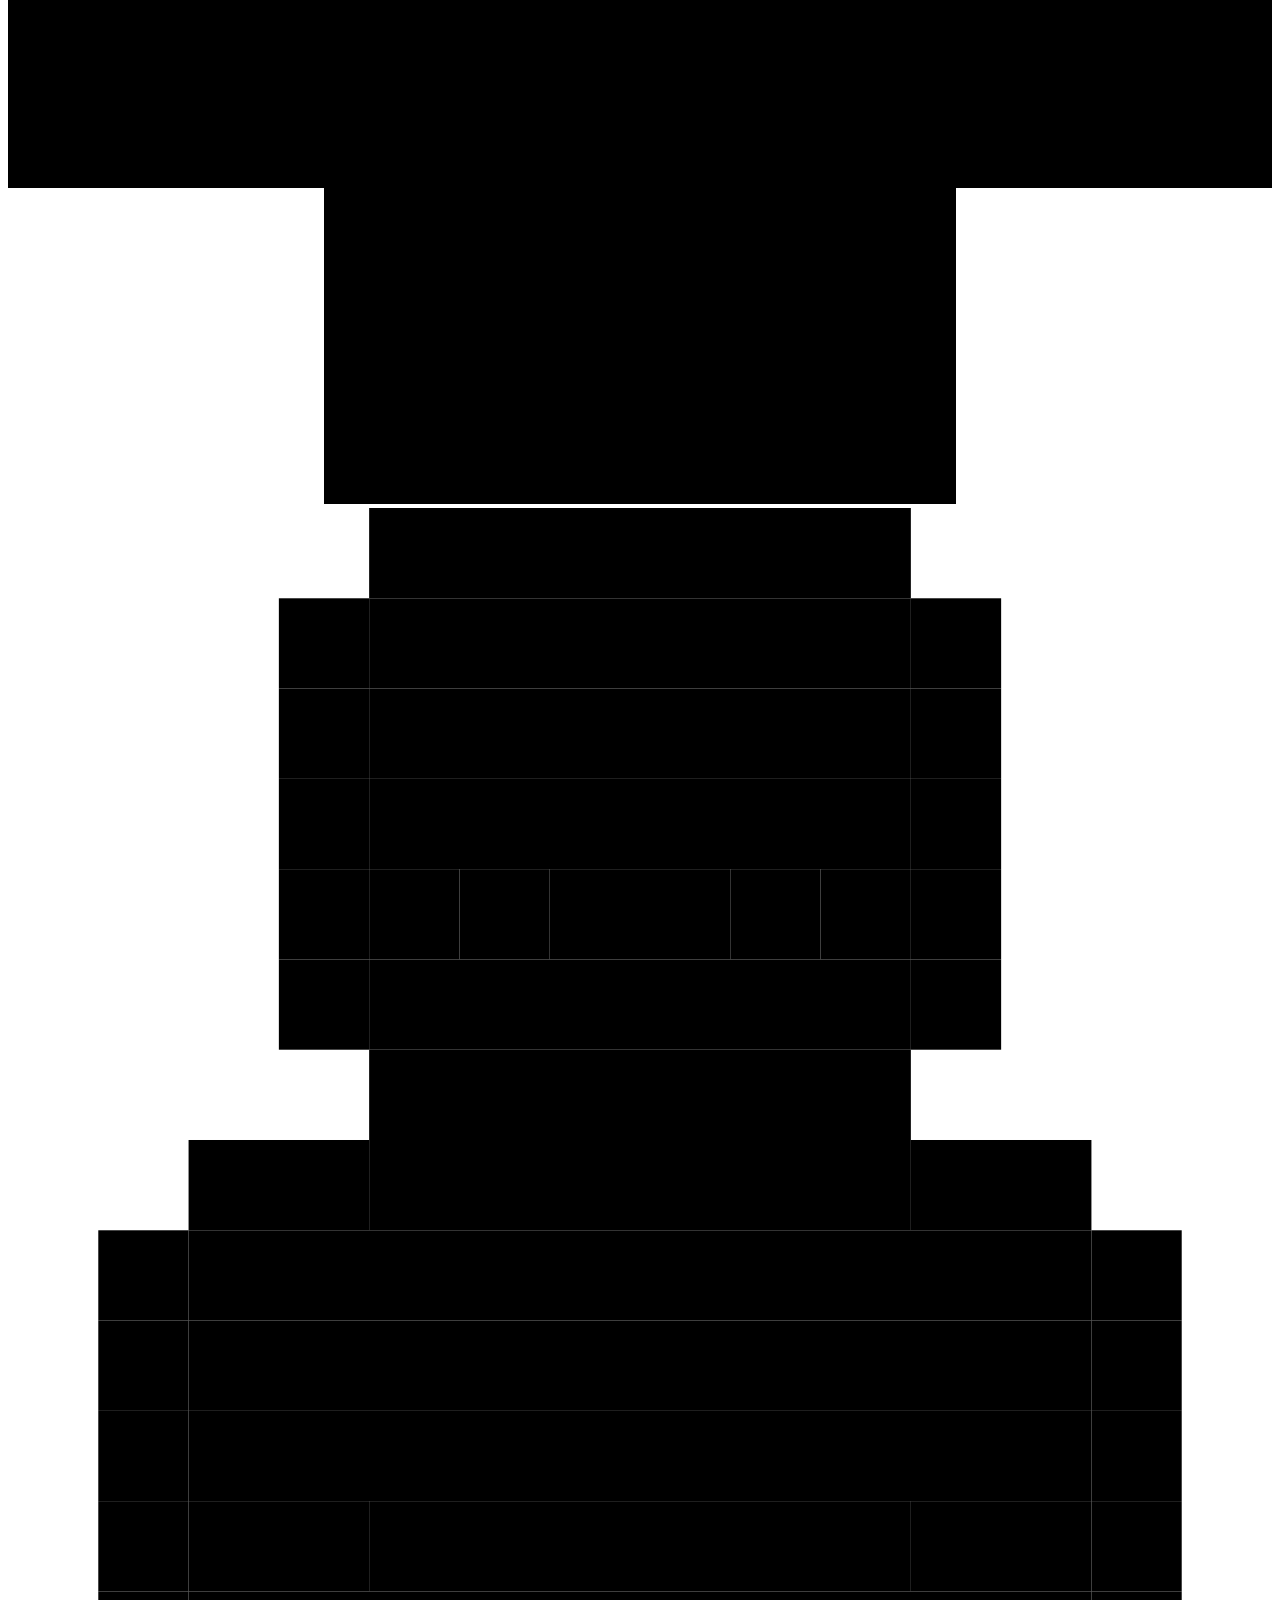
==== commit a41f0a49: "Strip the hero back, and move clip picking into a floating window The hero carried an eyebrow and a " ====
--- a/app/static/home.html
+++ b/app/static/home.html
@@ -53,10 +53,7 @@
     <section class="hero">
       <div class="hero-frame">
         <div class="hero-copy">
-          <p class="eyebrow eyebrow-media">Pose-based batting analysis</p>
           <h1 class="hero-title">Every delivery <em>tells you something.</em></h1>
-          <p class="hero-sub">Play one clip. CricLens picks out the striker, follows every joint through the
-            stroke, and turns the movement into a shot, a score and a coaching note &mdash; all on your own machine.</p>
           <div class="hero-actions">
             <a class="btn btn-lg btn-primary" href="/analyze">Analyse a clip
               <span class="btn-arrow"><svg viewBox="0 0 24 24" aria-hidden="true"><path d="M7 17 17 7M9 7h8v8"/></svg></span></a>
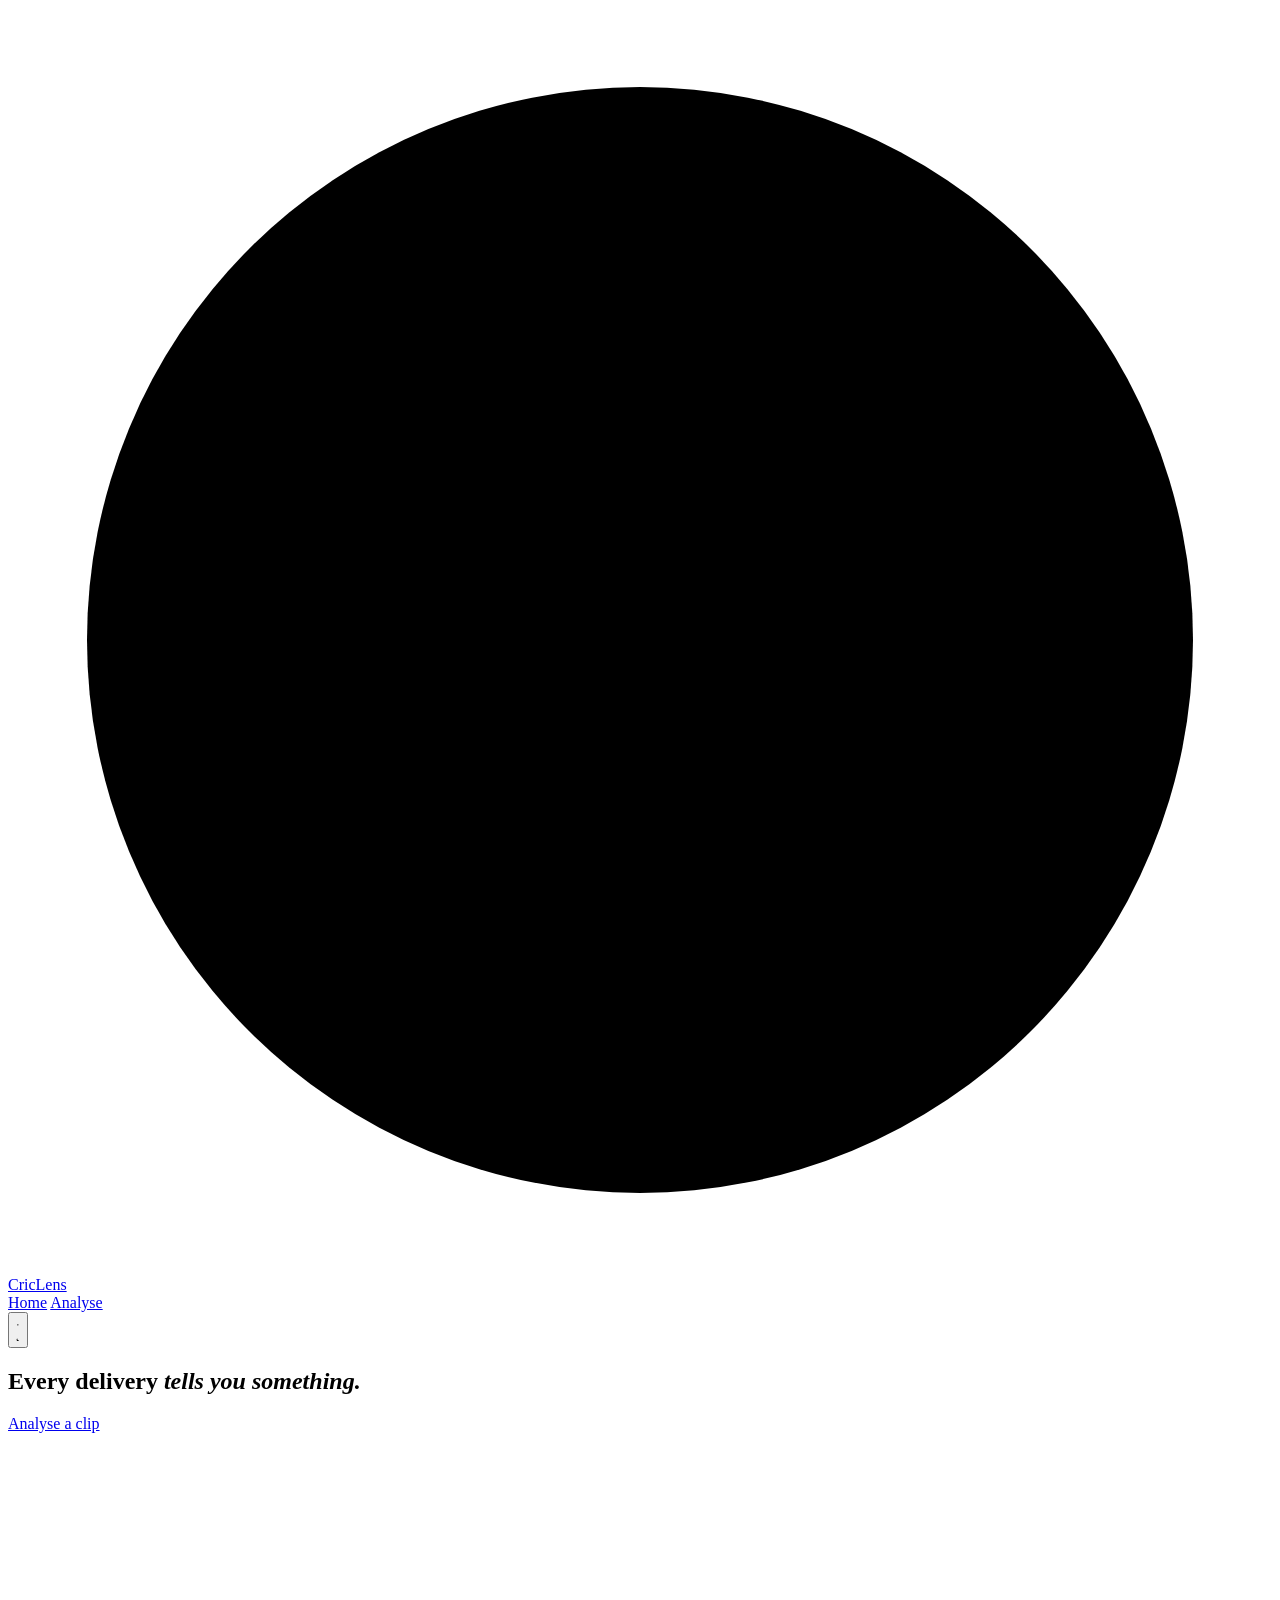
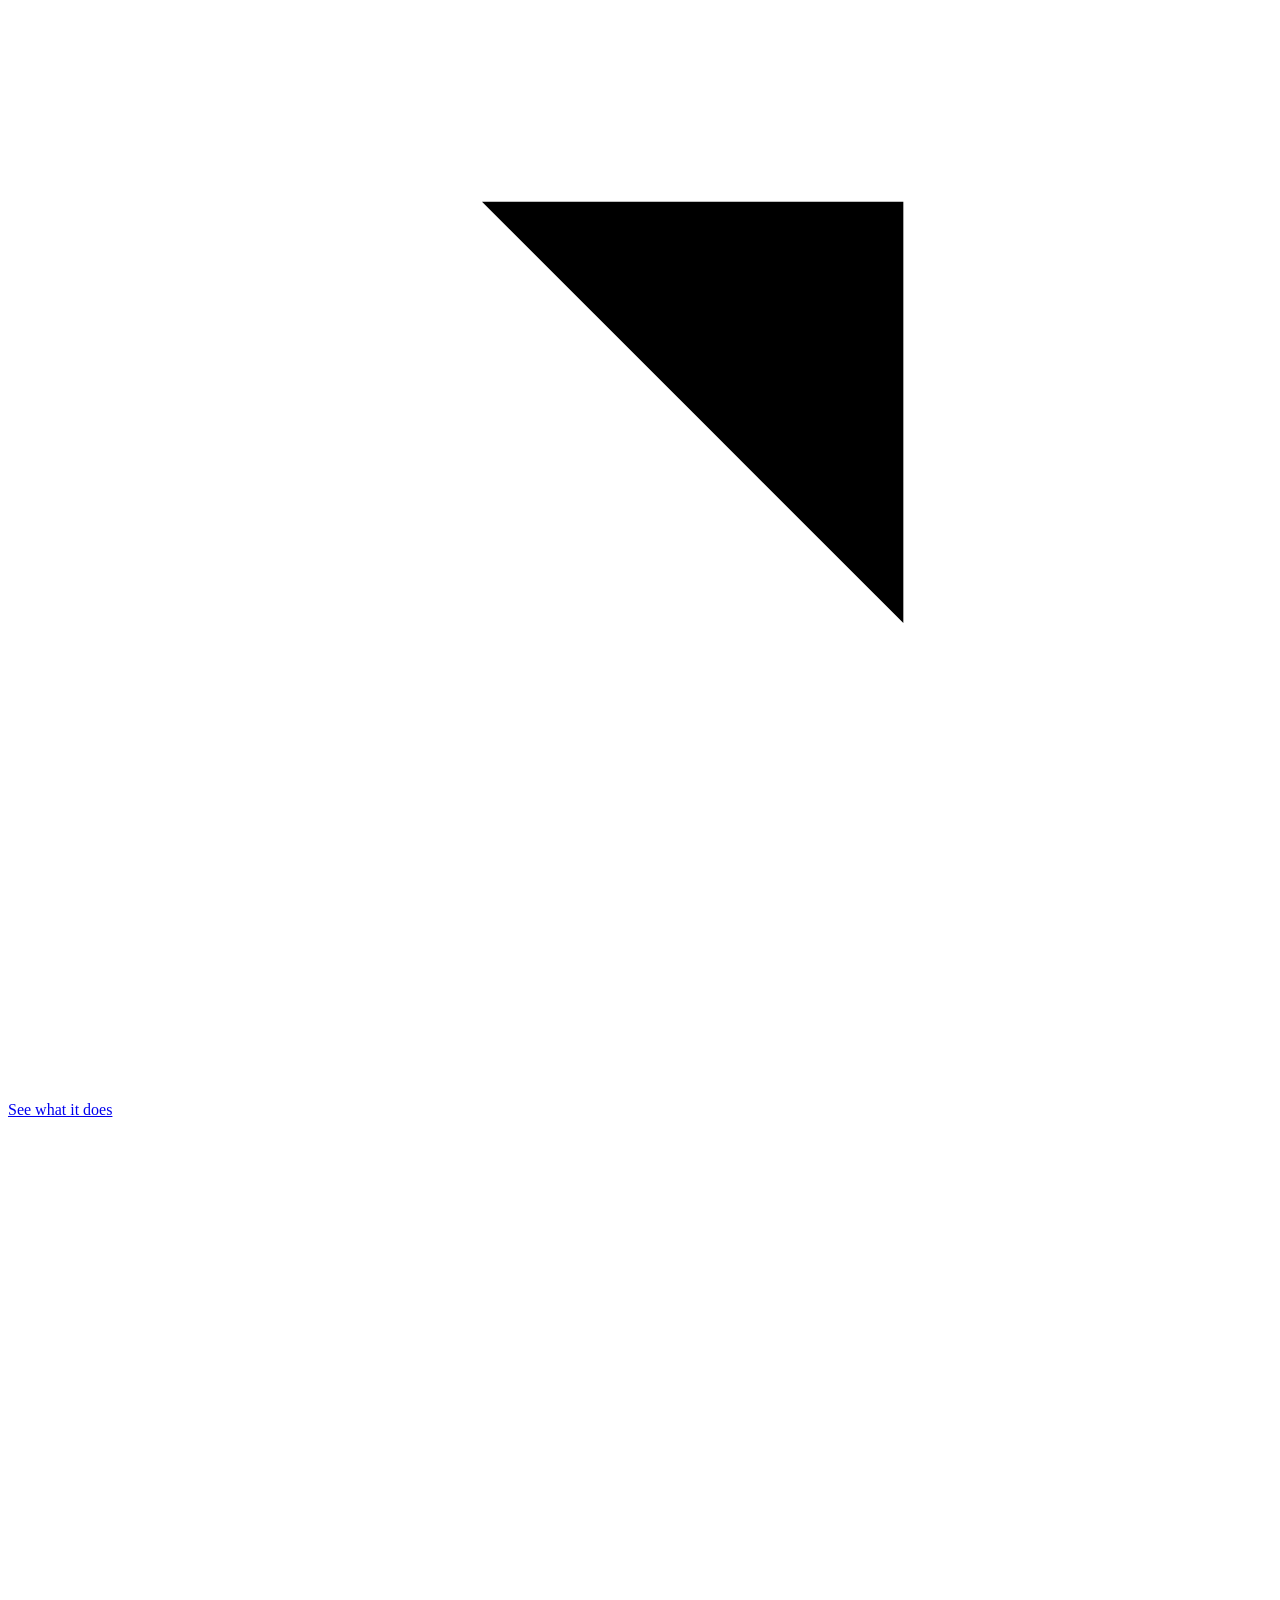
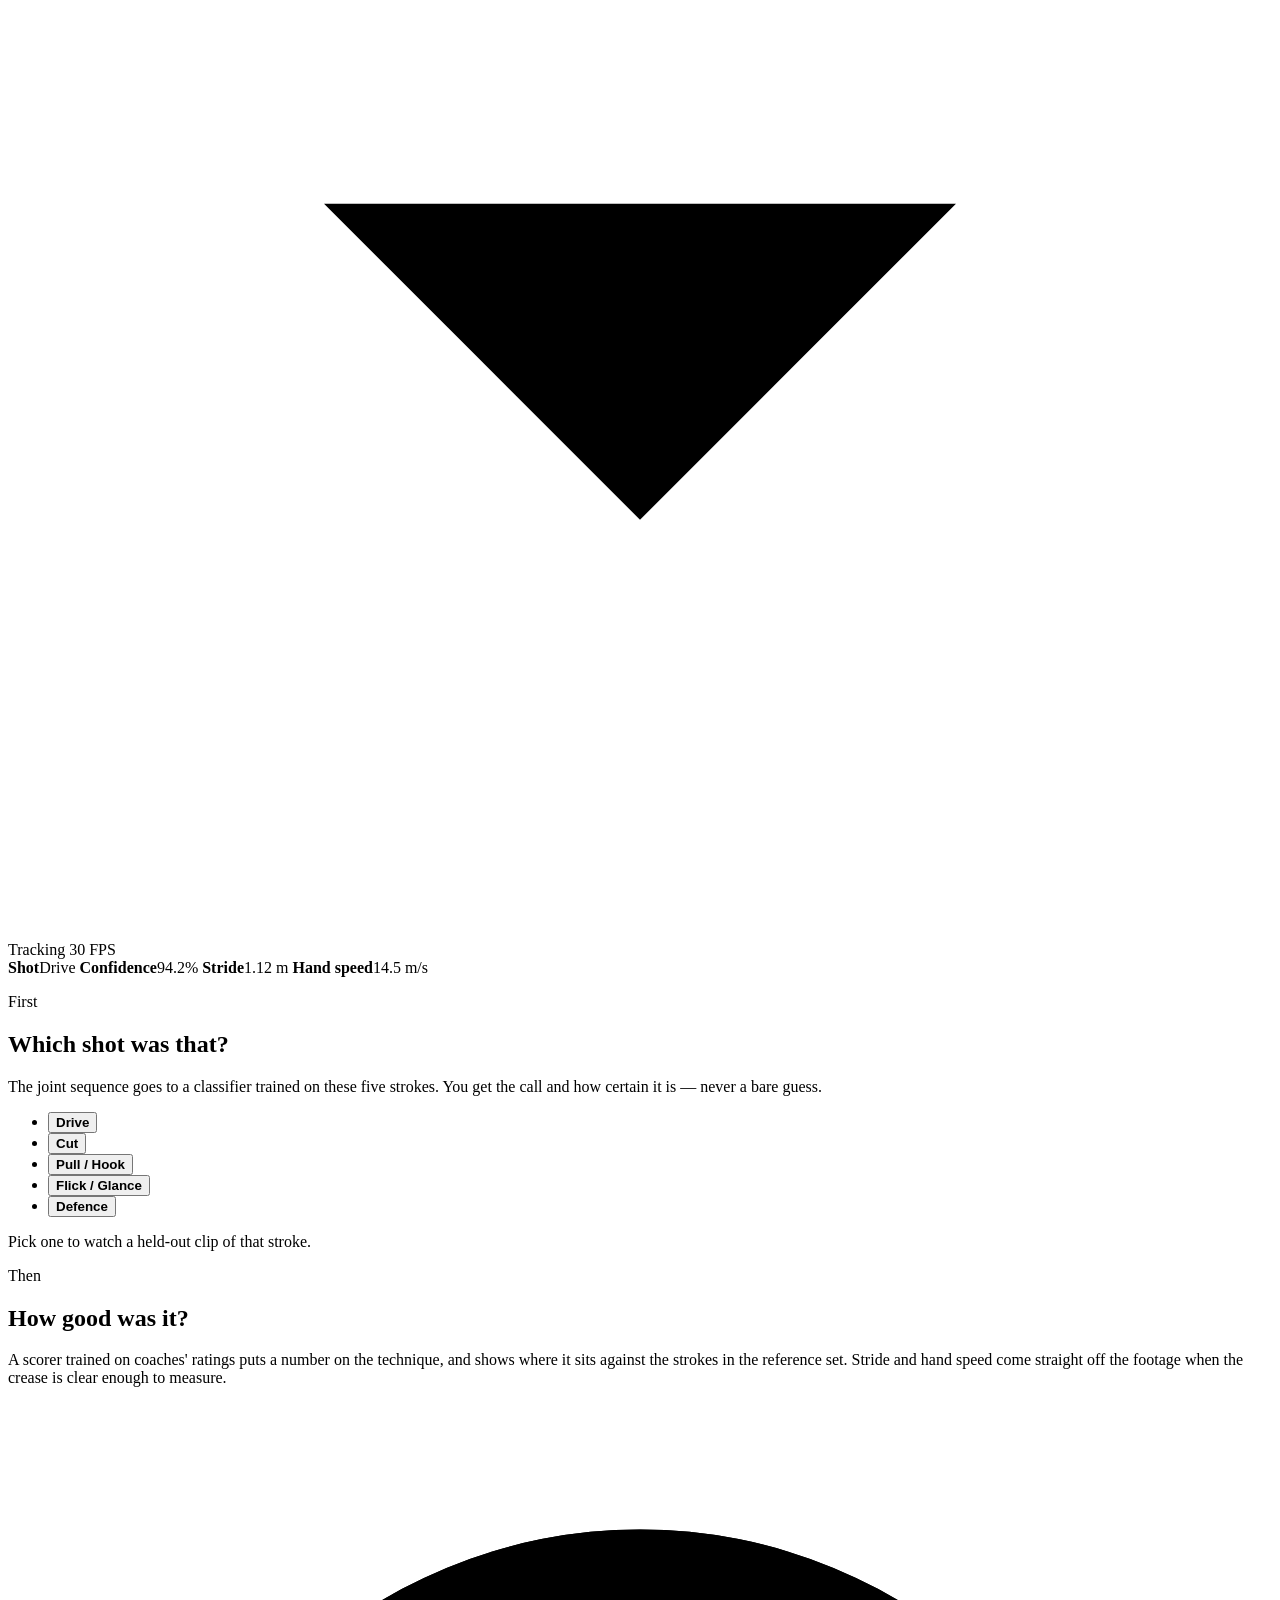
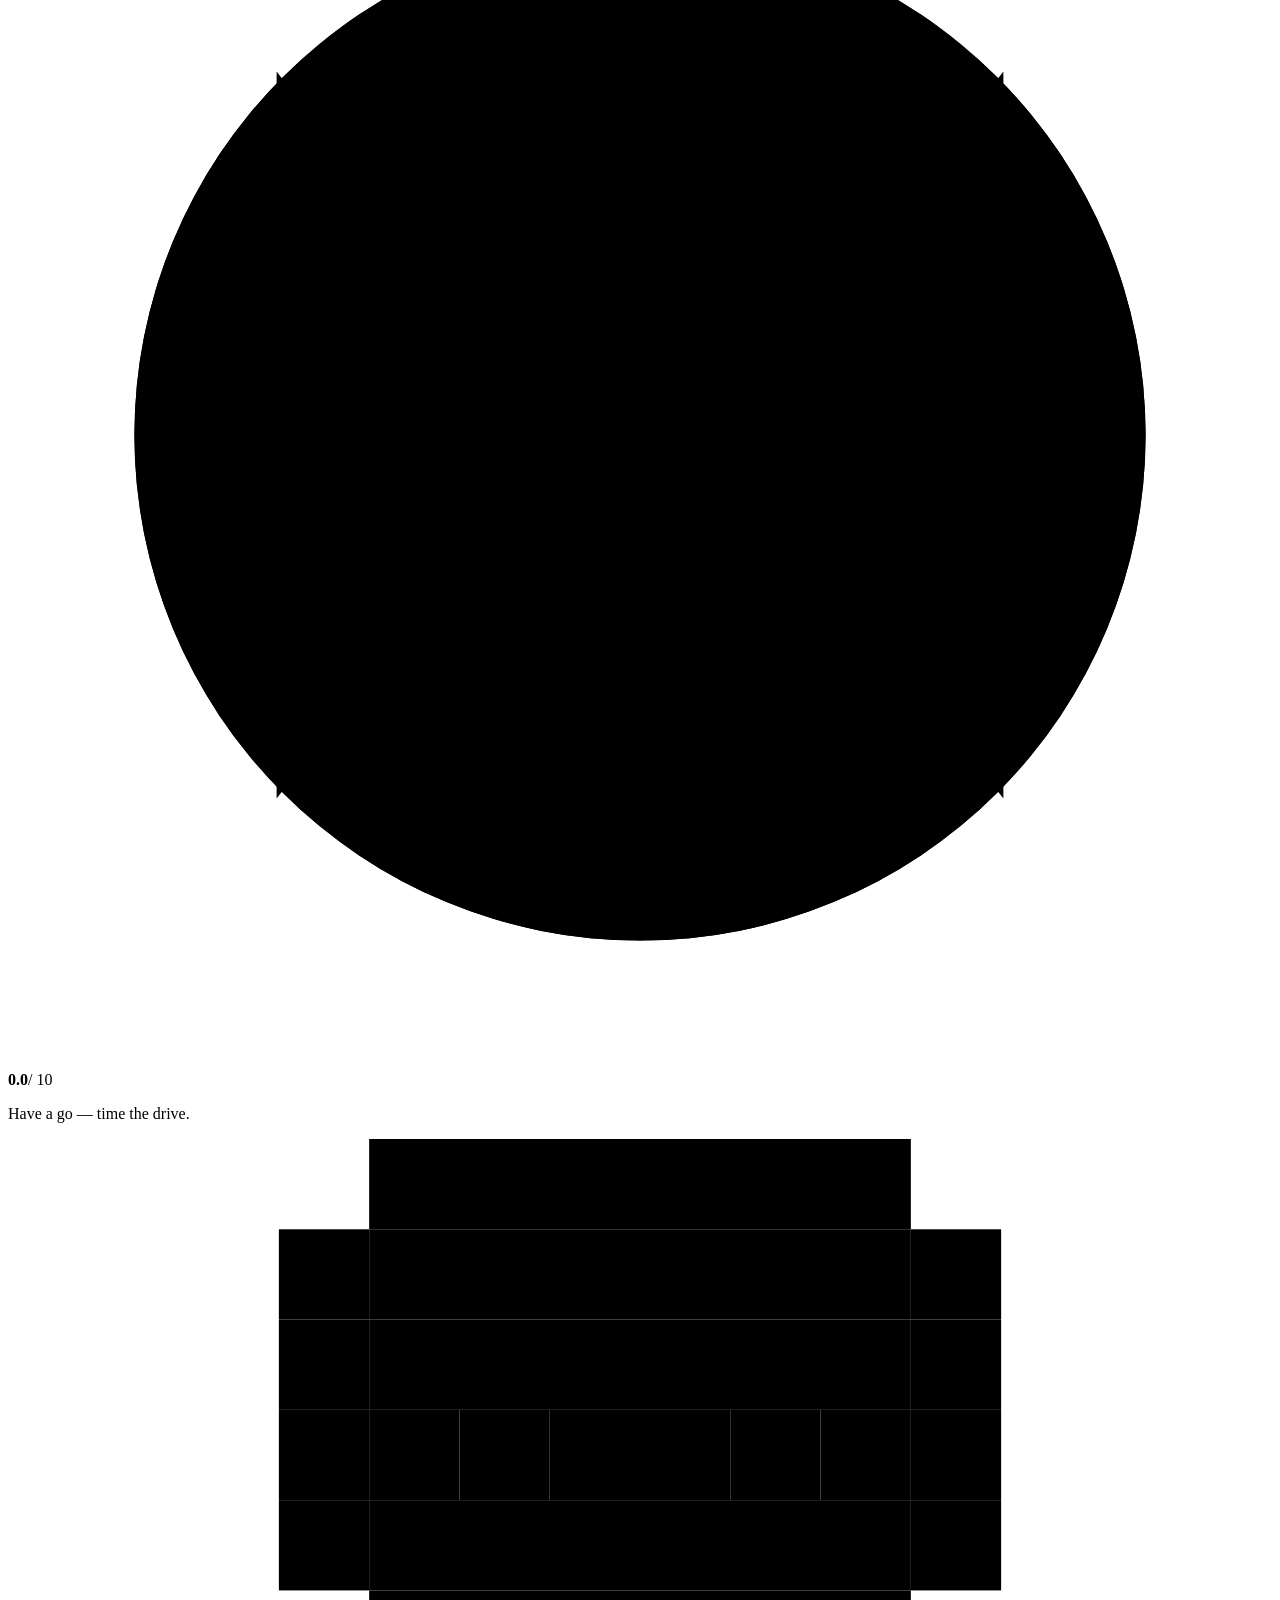
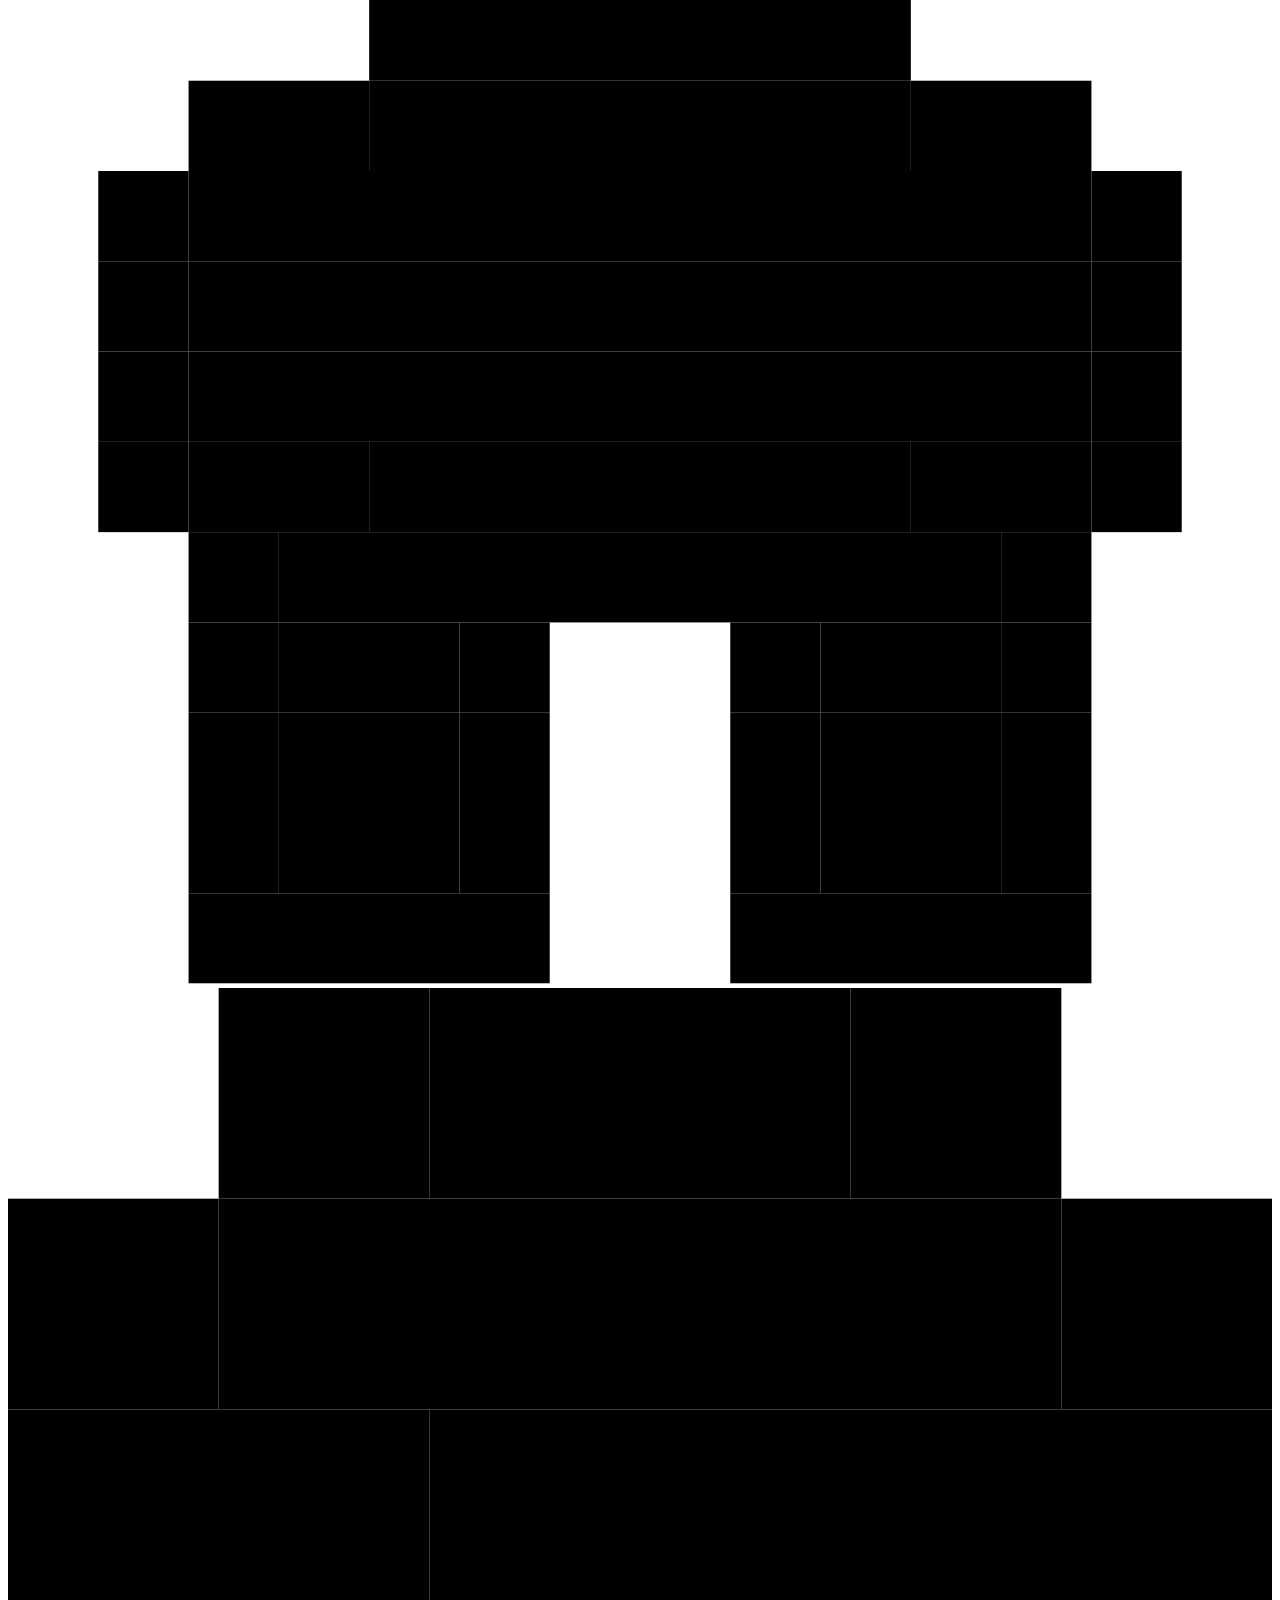
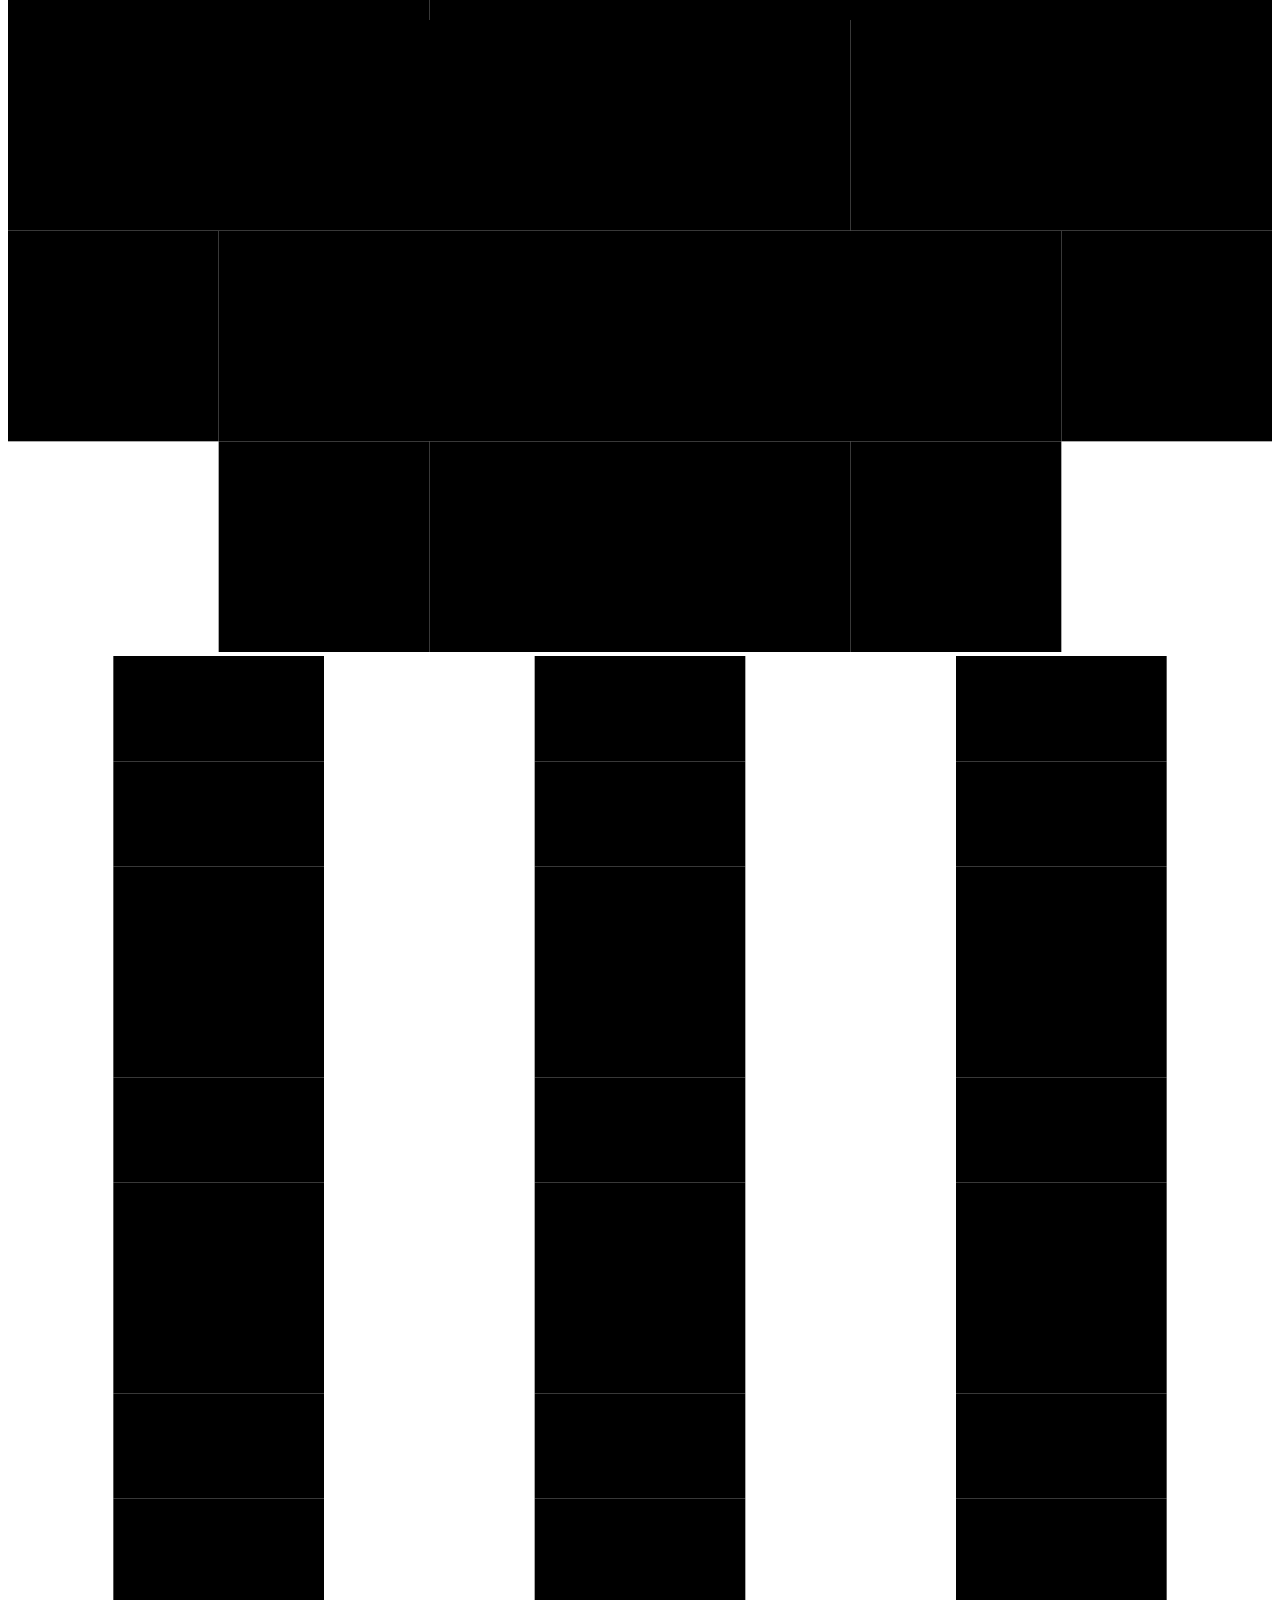
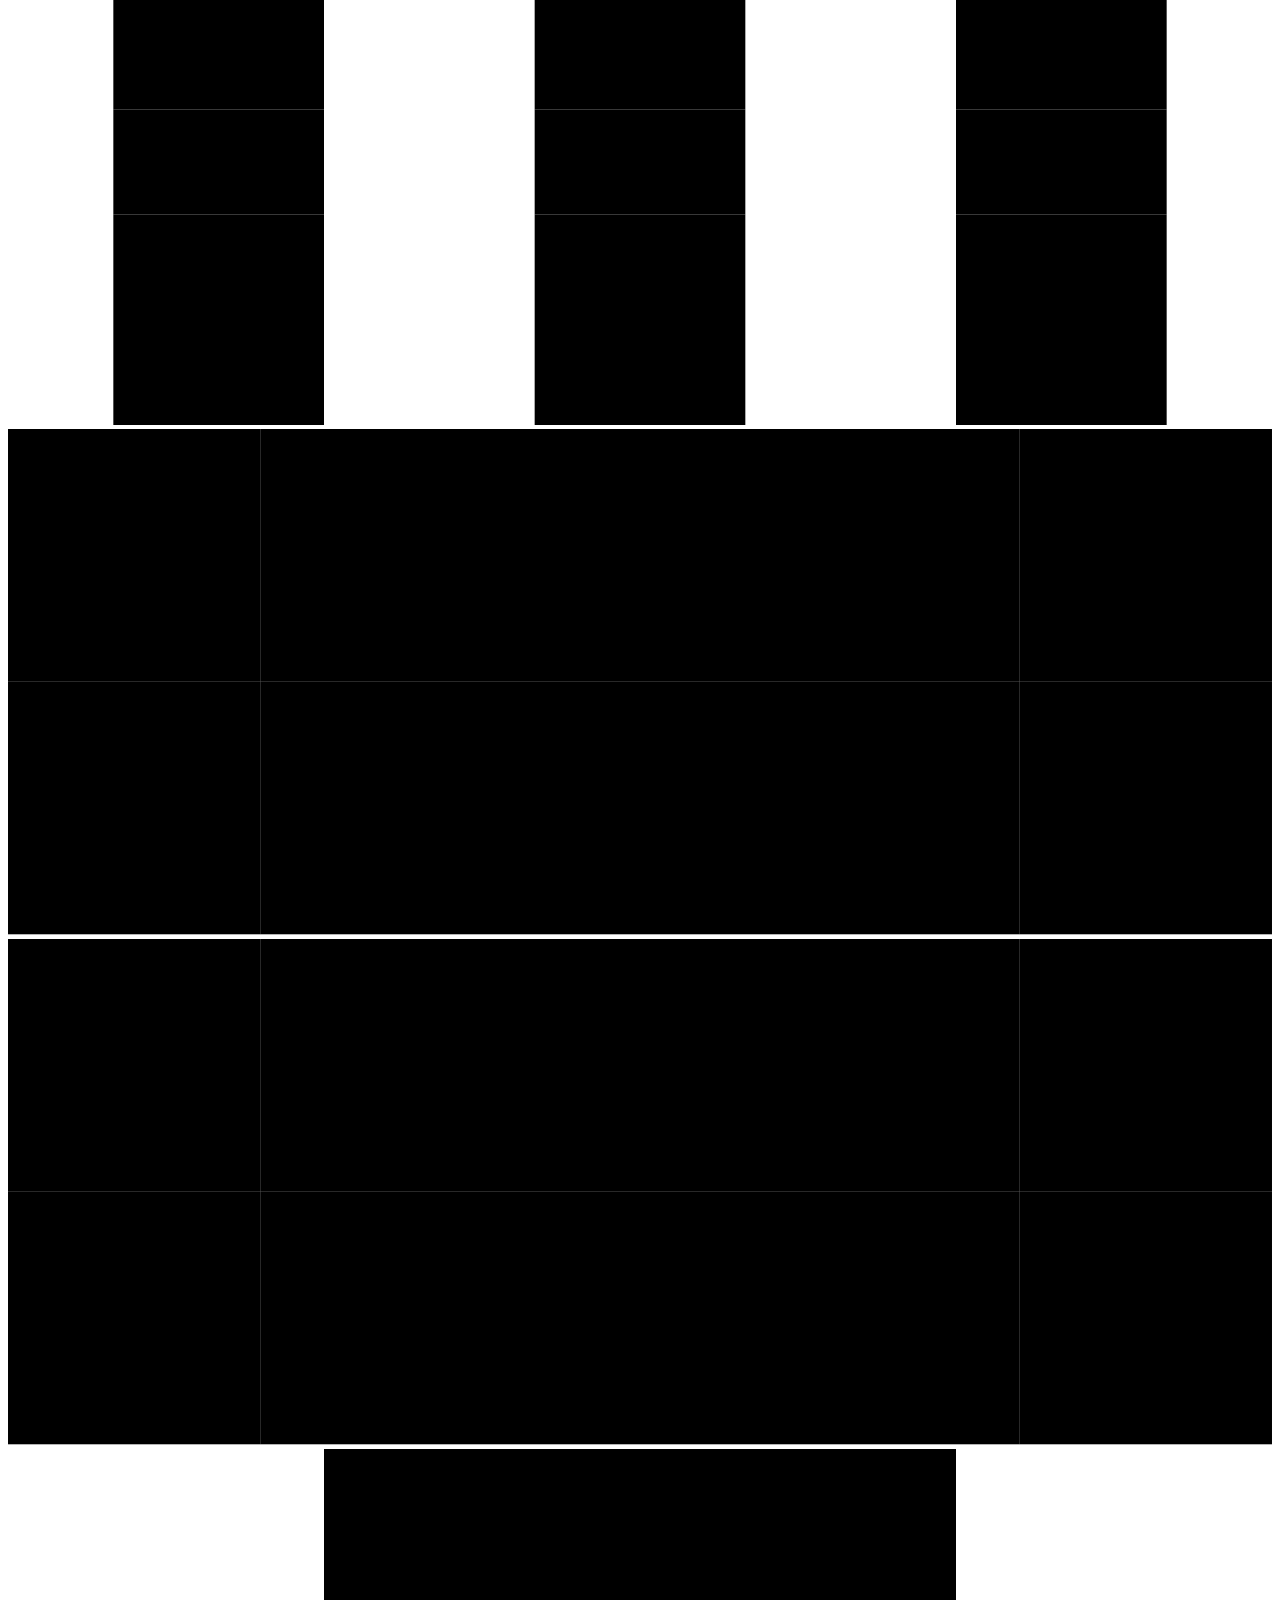
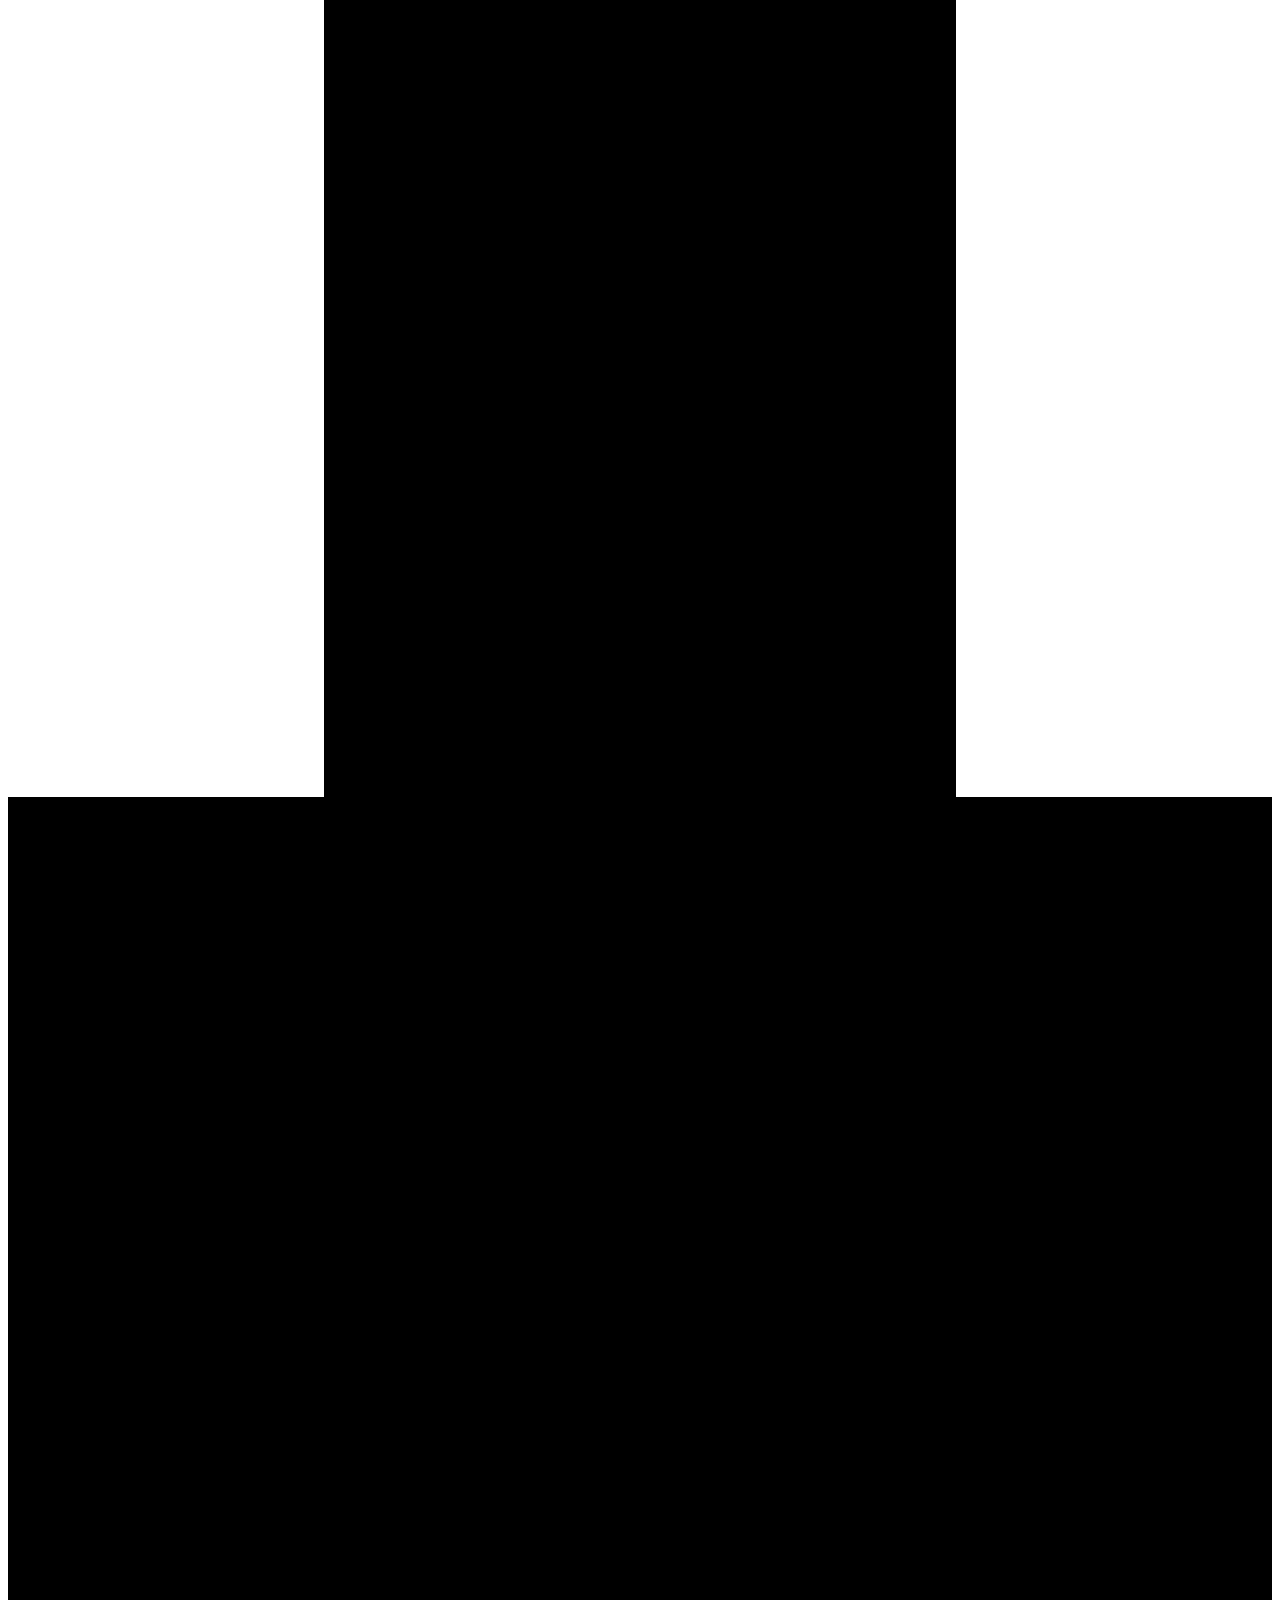
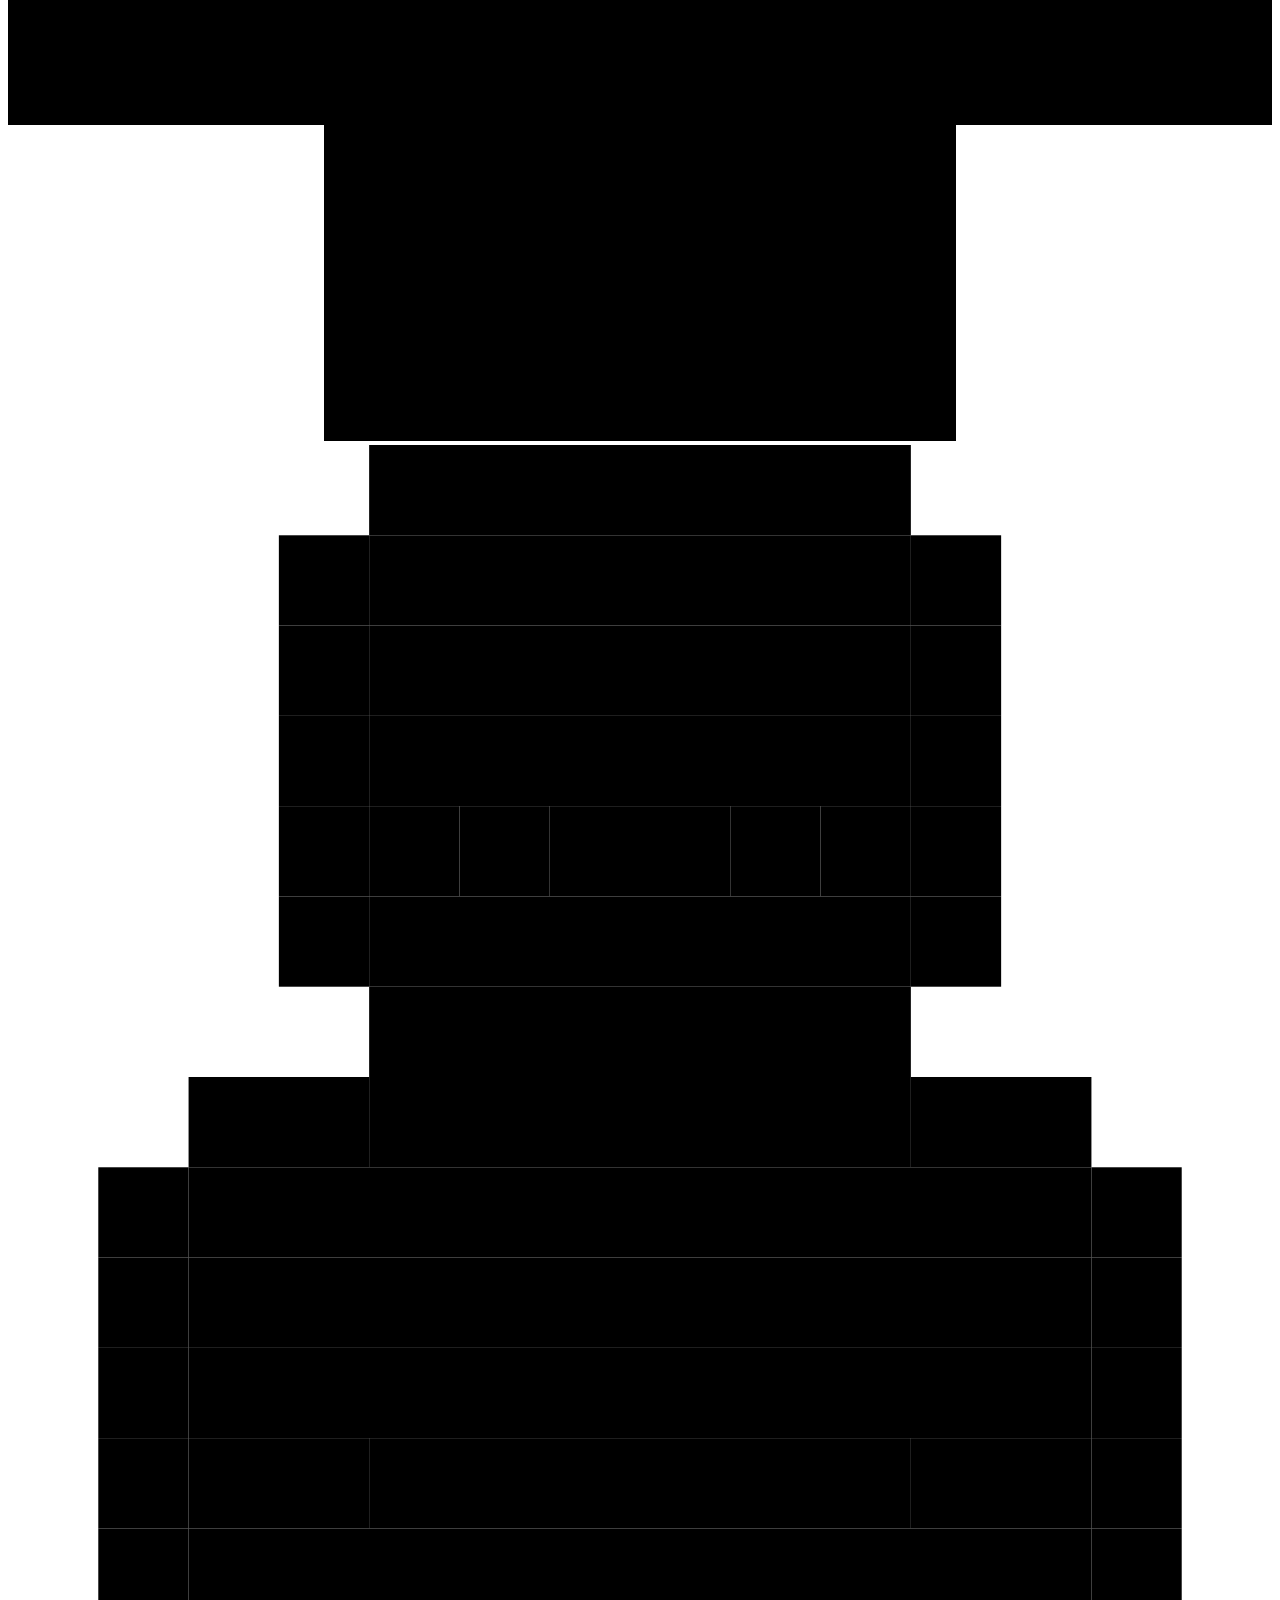
==== commit b7d0e4ea: "Offer only the five strokes the scorer can actually rate The app named eight strokes but could only " ====
--- a/app/static/home.html
+++ b/app/static/home.html
@@ -91,17 +91,14 @@
       <div class="wrap">
         <p class="eyebrow">First</p>
         <h2 class="stage-title">Which shot was that?</h2>
-        <p class="stage-sub">The joint sequence goes to a classifier trained on eight strokes. You get the call
+        <p class="stage-sub">The joint sequence goes to a classifier trained on these five strokes. You get the call
           and how certain it is &mdash; never a bare guess.</p>
         <ul class="shots">
           <li><button type="button" class="shot" data-shot="drive"><b>Drive</b><span class="shot-cue" aria-hidden="true"></span></button></li>
           <li><button type="button" class="shot" data-shot="cut"><b>Cut</b><span class="shot-cue" aria-hidden="true"></span></button></li>
           <li><button type="button" class="shot" data-shot="pull_hook"><b>Pull / Hook</b><span class="shot-cue" aria-hidden="true"></span></button></li>
-          <li><button type="button" class="shot" data-shot="sweep"><b>Sweep</b><span class="shot-cue" aria-hidden="true"></span></button></li>
           <li><button type="button" class="shot" data-shot="flick_glance"><b>Flick / Glance</b><span class="shot-cue" aria-hidden="true"></span></button></li>
           <li><button type="button" class="shot" data-shot="defence"><b>Defence</b><span class="shot-cue" aria-hidden="true"></span></button></li>
-          <li><button type="button" class="shot" data-shot="lofted"><b>Lofted</b><span class="shot-cue" aria-hidden="true"></span></button></li>
-          <li><button type="button" class="shot" data-shot="scoop"><b>Scoop</b><span class="shot-cue" aria-hidden="true"></span></button></li>
         </ul>
         <p class="shots-hint">Pick one to watch a held-out clip of that stroke.</p>
       </div>
